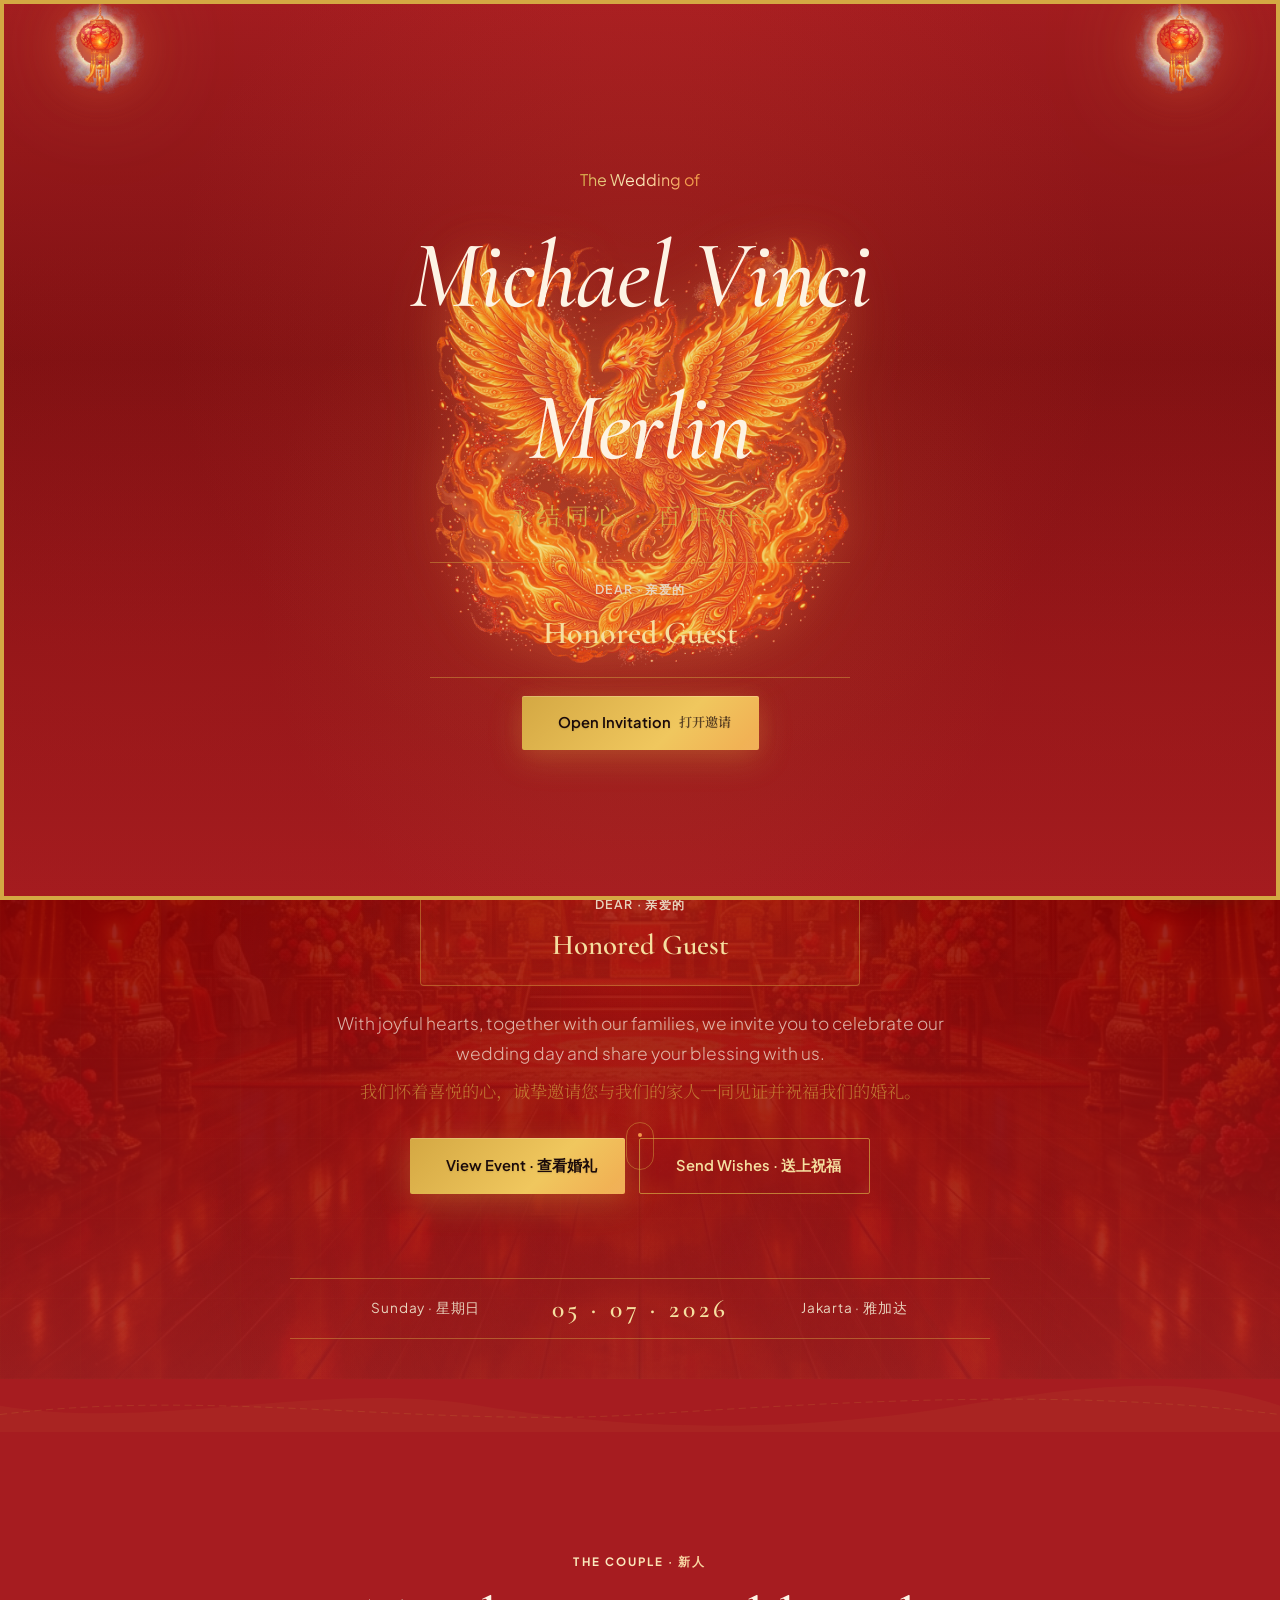
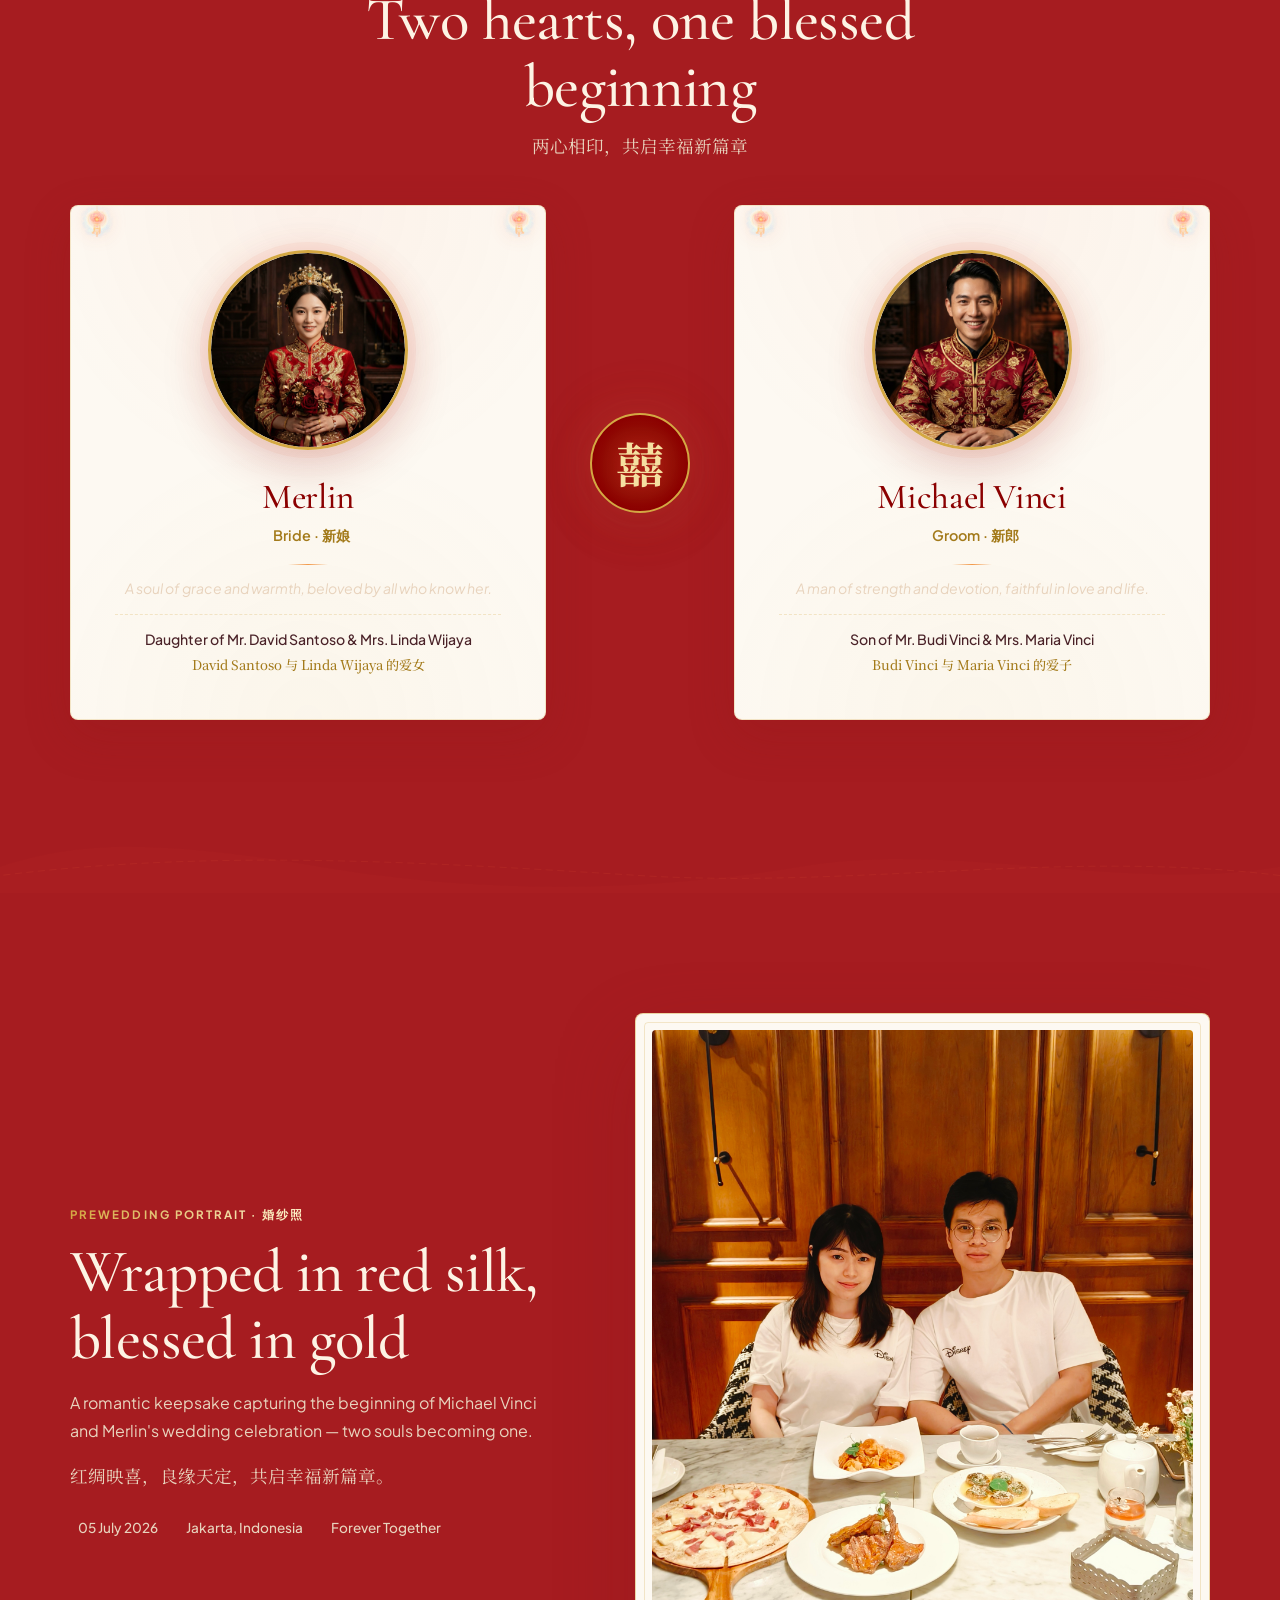
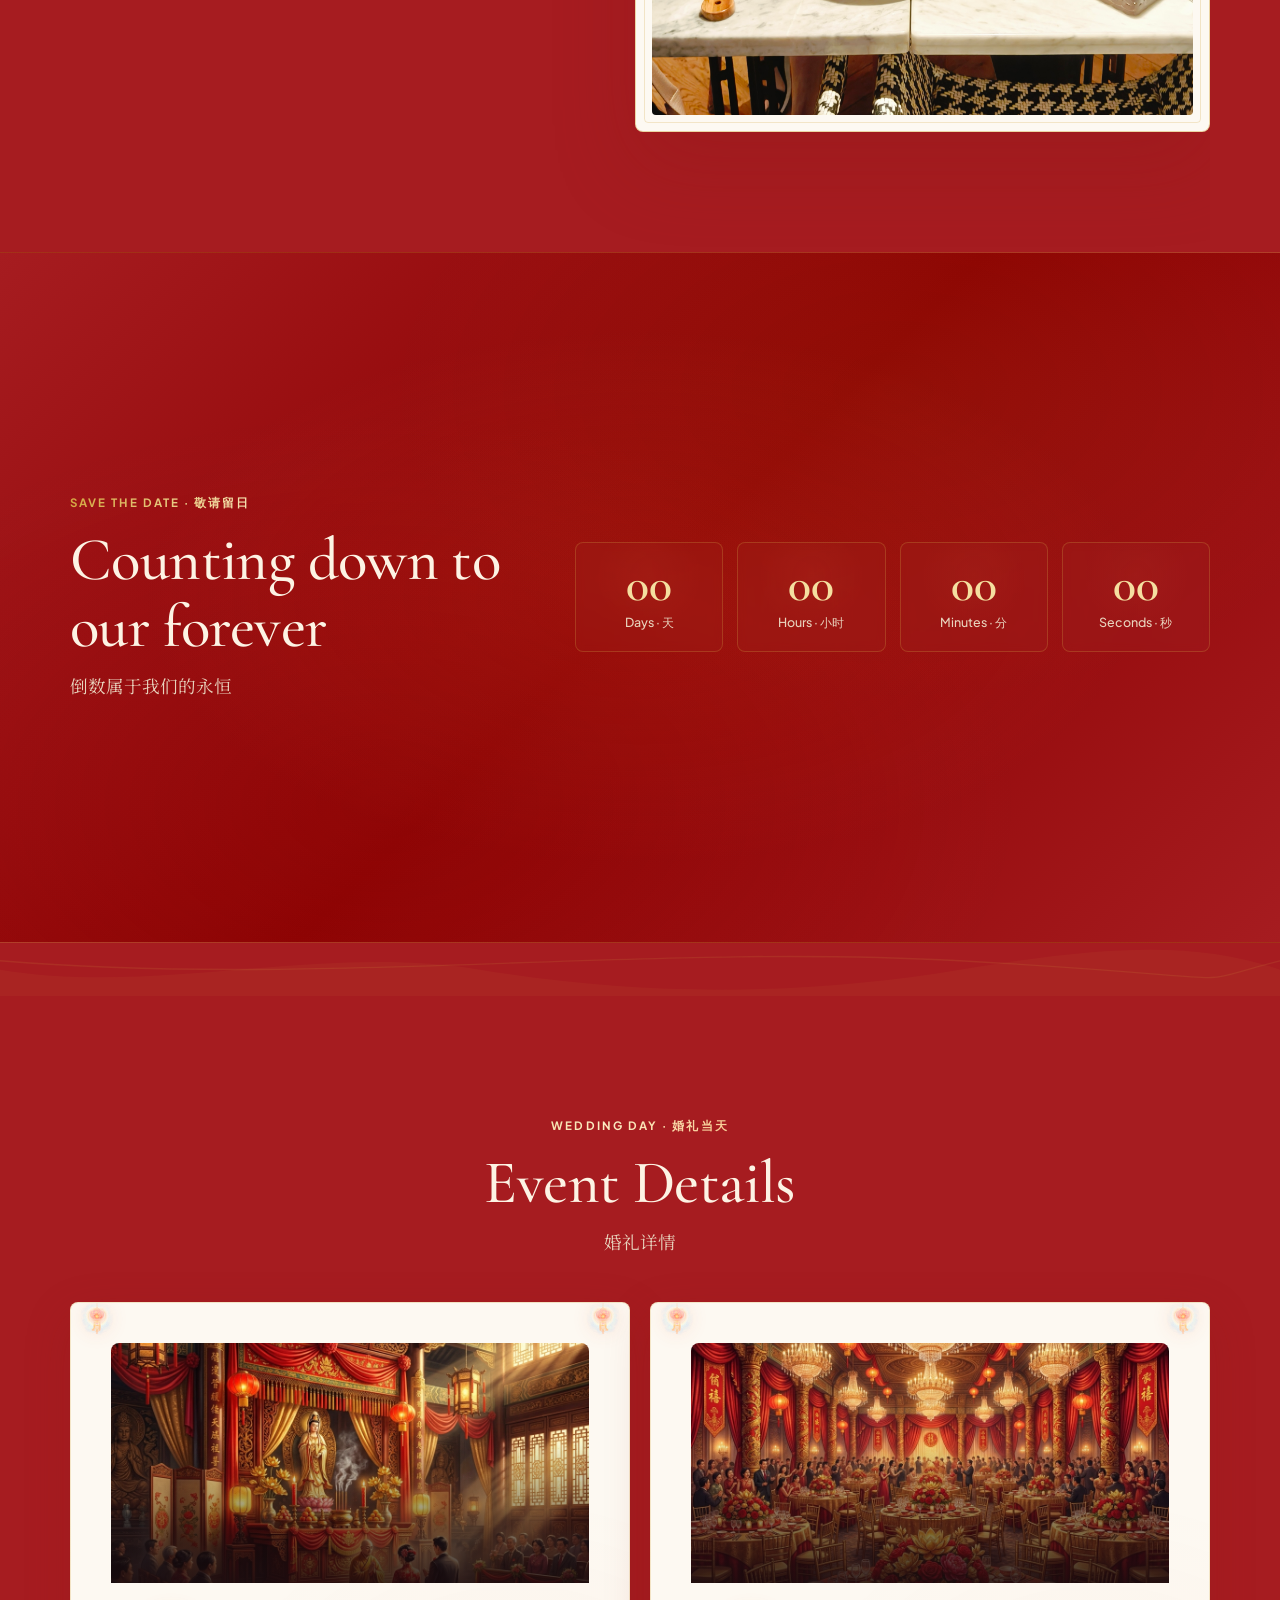
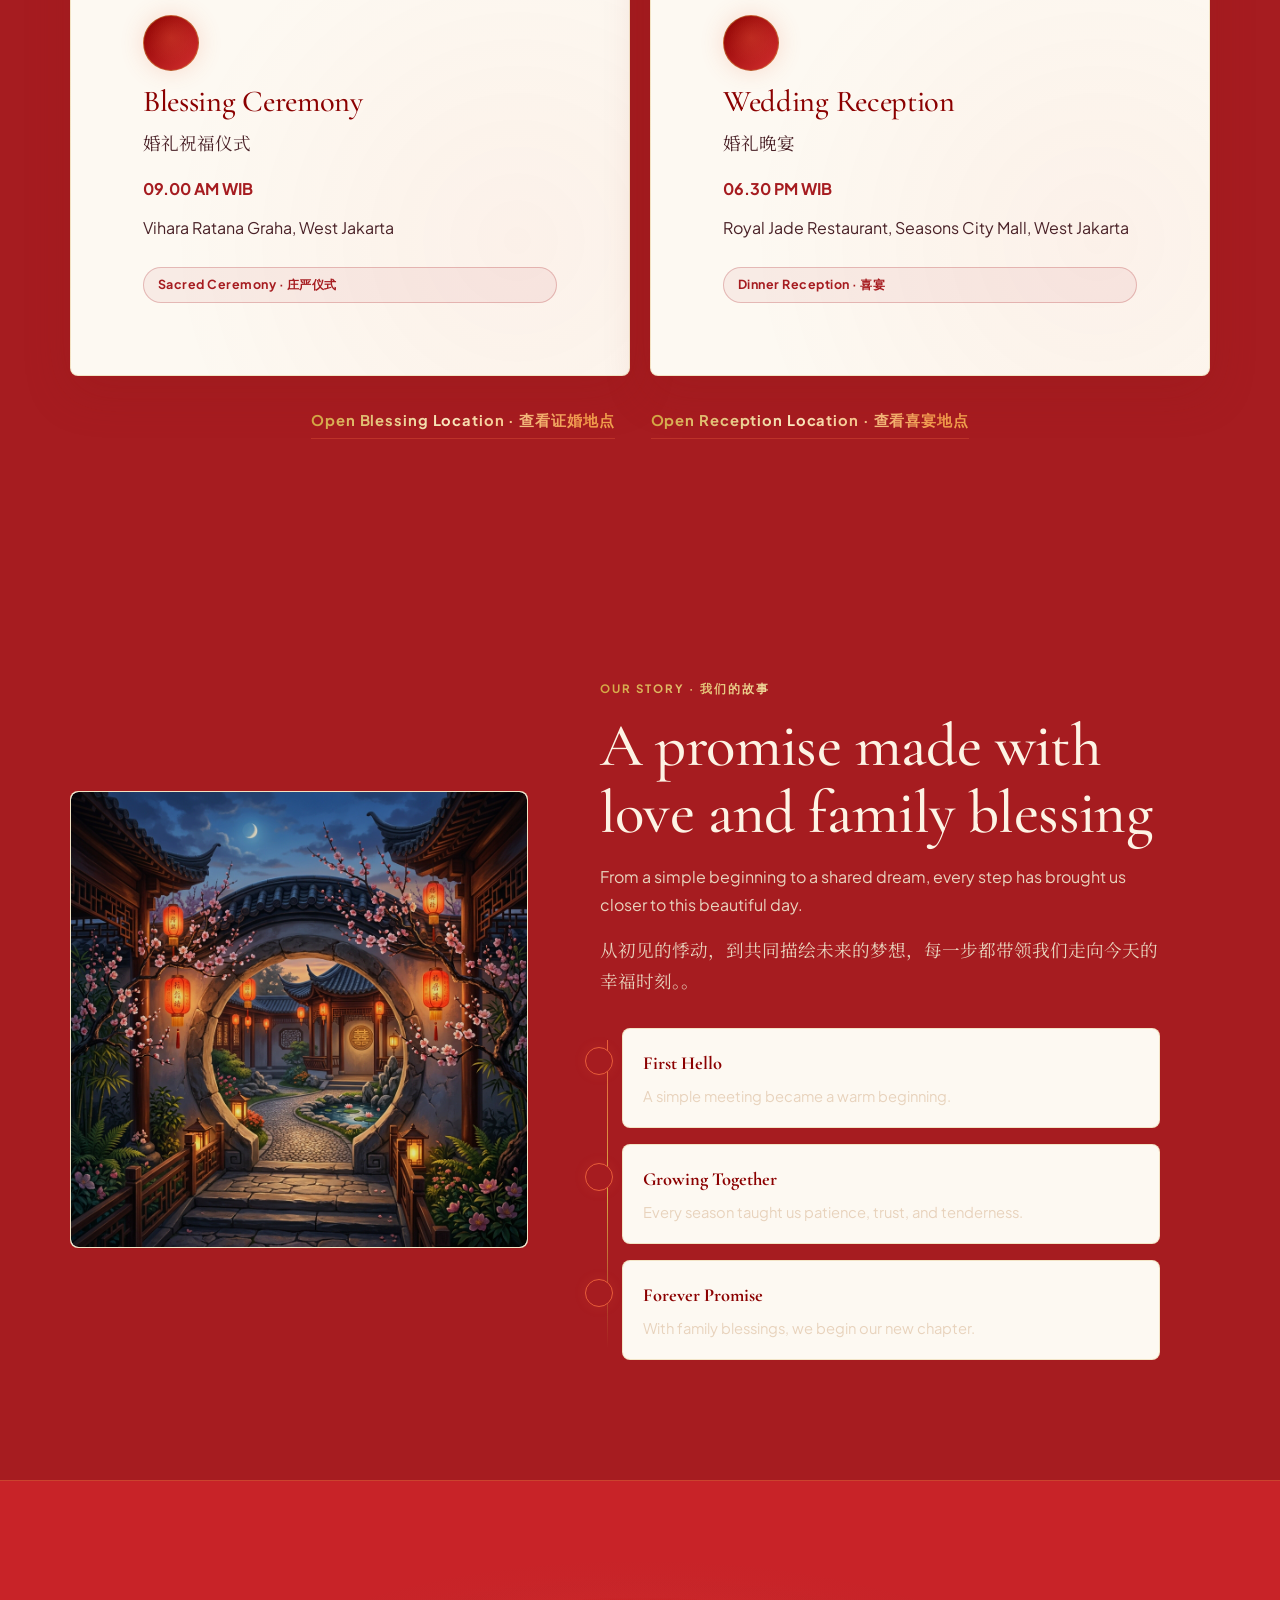
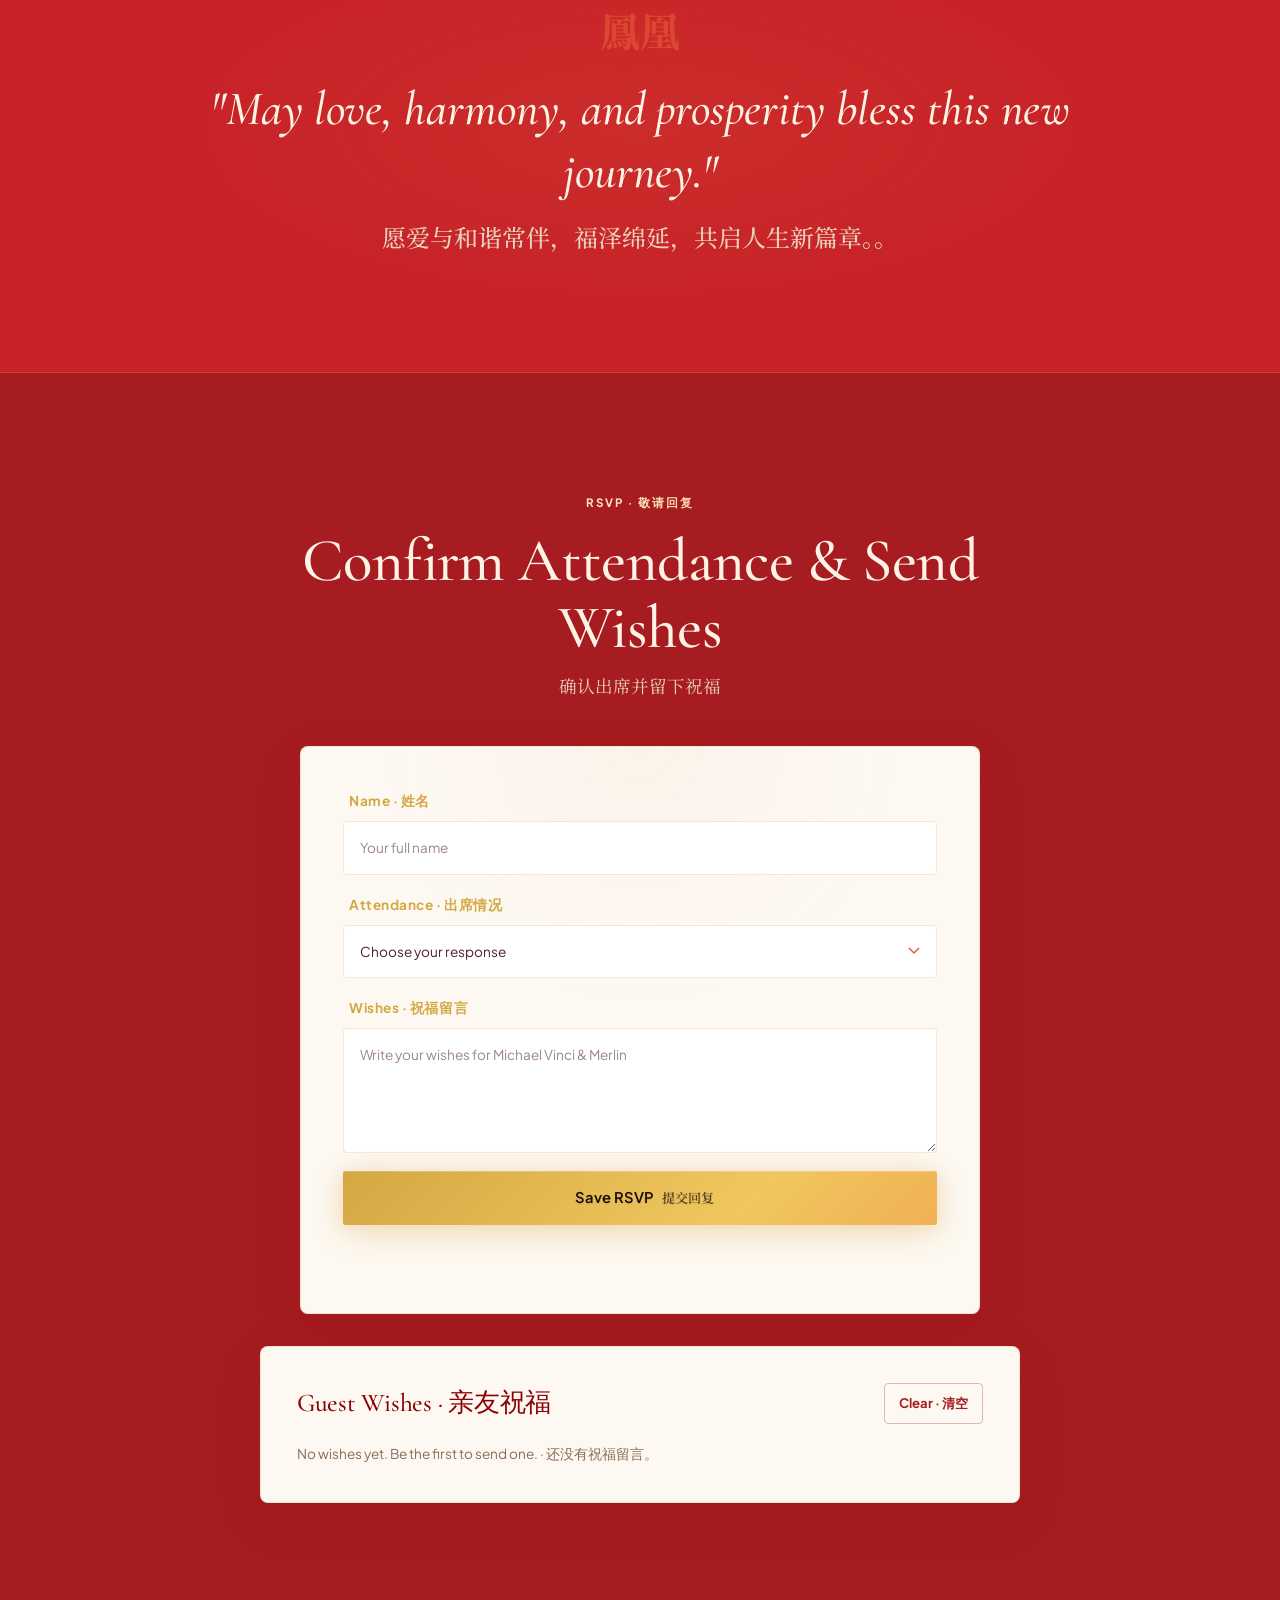
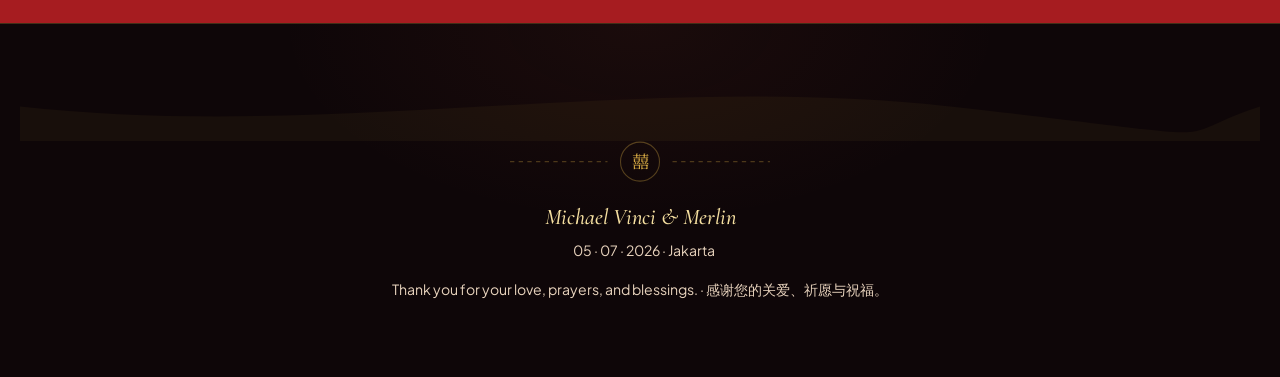
==== index.html @ 67b868d2 "feat: implement prewedding image slideshow in prewed-frame using assets/Real pictures" ====
<!DOCTYPE html>
<html lang="en">

<head>
  <meta charset="UTF-8">
  <meta name="viewport" content="width=device-width, initial-scale=1.0">
  <title>Wedding Invitation — Michael Vinci &amp; Merlin</title>
  <meta name="description"
    content="You are cordially invited to the wedding celebration of Michael Vinci and Merlin. An elegant Chinese-inspired ceremony of love and tradition.">
  <link rel="preconnect" href="https://fonts.googleapis.com">
  <link rel="preconnect" href="https://fonts.gstatic.com" crossorigin>
  <link
    href="https://fonts.googleapis.com/css2?family=Cormorant+Garamond:ital,wght@0,400;0,500;0,600;0,700;1,400;1,500&family=Noto+Serif+SC:wght@400;500;600;700&family=Plus+Jakarta+Sans:wght@300;400;500;600;700&display=swap"
    rel="stylesheet">
  <!-- Phosphor Icons (free icon library) -->
  <link rel="stylesheet" href="https://unpkg.com/@phosphor-icons/web@2.1.1/src/style.css">
  <link rel="stylesheet" href="styles.css">
</head>

<body>
  <!-- Ambient Layers -->
  <canvas id="golden-particles" aria-hidden="true"></canvas>
  <div class="grain-overlay" aria-hidden="true"></div>
  <div class="floating-romance" aria-hidden="true"></div>

  <!-- Music FAB -->
  <button class="music-fab" type="button" aria-label="Toggle background music" aria-pressed="false">
    <span class="music-fab__icon"><i class="ph-fill ph-music-note"></i></span>
    <span class="music-fab__label">Music</span>
  </button>

  <!-- ════════════════════════════════════════════════════════════════
       OPENING GATE
       ════════════════════════════════════════════════════════════════ -->
  <section class="gate" aria-labelledby="gate-title">
    <!-- Phoenix background image, centered behind all content -->
    <img class="gate__phoenix-bg" src="assets/phoenix-gate.png" alt="" aria-hidden="true">

    <!-- Left Phoenix Door with Left Lantern -->
    <div class="gate__door gate__door--left" aria-hidden="true">
      <img class="gate__door-phoenix" src="assets/phoenix-gate.png" alt="" aria-hidden="true">
      <div class="gate__lantern gate__lantern--left" aria-hidden="true">
        <img src="assets/lantern.png" alt="" class="gate__lantern-img">
      </div>
    </div>
    <!-- Right Phoenix Door with Right Lantern -->
    <div class="gate__door gate__door--right" aria-hidden="true">
      <img class="gate__door-phoenix" src="assets/phoenix-gate.png" alt="" aria-hidden="true">
      <div class="gate__lantern gate__lantern--right" aria-hidden="true">
        <img src="assets/lantern.png" alt="" class="gate__lantern-img">
      </div>
    </div>

    <!-- Gate Content Wrapper -->
    <div class="gate__content">
      <p class="gate__overline gold-shimmer">The Wedding of</p>
      <h2 id="gate-title" class="gate__title">Michael Vinci<span class="gate__amp">&</span>Merlin</h2>
      <p class="gate__mandarin">永结同心 · 百年好合</p>
      <div class="gate__guest-badge">
        <span>Dear · 亲爱的</span>
        <strong id="cover-guest-name">Honored Guest</strong>
      </div>
      <button class="btn btn--gold open-invitation" type="button">
        <i class="ph-fill ph-envelope-open"></i>
        <span>Open Invitation</span>
        <span class="btn__cn">打开邀请</span>
      </button>
    </div>
  </section>

  <!-- ════════════════════════════════════════════════════════════════
       HERO
       ════════════════════════════════════════════════════════════════ -->
  <header class="hero" id="home">
    <!-- Hero Background Image -->
    <div class="hero__bg" aria-hidden="true"></div>

    <!-- Over-head Decorative Lanterns -->
    <div class="lantern lantern--1" aria-hidden="true">
      <div class="lantern__string"></div>
      <img class="lantern__img" src="assets/lantern.png" alt="">
    </div>
    <div class="lantern lantern--2" aria-hidden="true">
      <div class="lantern__string"></div>
      <img class="lantern__img" src="assets/lantern.png" alt="">
    </div>


    <div class="cloud cloud--1" aria-hidden="true"></div>
    <div class="cloud cloud--2" aria-hidden="true"></div>

    <section class="hero__content" aria-labelledby="hero-title">
      <p class="overline gold-shimmer">Wedding Invitation · 婚礼邀请</p>
      <h1 id="hero-title" class="hero__title">
        <span class="hero__name">Michael Vinci</span>
        <span class="hero__and" aria-hidden="true">&</span>
        <span class="hero__name">Merlin</span>
      </h1>
      <p class="hero__hanzi" aria-hidden="true">百年好合</p>
      <div class="guest-card">
        <span>Dear · 亲爱的</span>
        <strong id="guest-name">Honored Guest</strong>
      </div>
      <p class="hero__copy">
        With joyful hearts, together with our families, we invite you to celebrate
        our wedding day and share your blessing with us.
      </p>
      <p class="hero__copy hero__copy--cn">
        我们怀着喜悦的心，诚挚邀请您与我们的家人一同见证并祝福我们的婚礼。
      </p>
      <div class="hero__actions">
        <a class="btn btn--gold" href="#event"><i class="ph-fill ph-calendar-heart"></i> View Event · 查看婚礼</a>
        <a class="btn btn--outline" href="#rsvp"><i class="ph ph-heart"></i> Send Wishes · 送上祝福</a>
      </div>
    </section>

    <a class="scroll-cue" href="#couple" aria-label="Scroll down">
      <span></span>
    </a>

    <div class="date-ribbon" aria-label="Wedding date: July 5, 2026">
      <span><i class="ph ph-sun"></i> Sunday · 星期日</span>
      <strong>05 · 07 · 2026</strong>
      <span><i class="ph ph-map-pin"></i> Jakarta · 雅加达</span>
    </div>
  </header>

  <!-- Decorative SVG Divider -->
  <div class="section-divider" aria-hidden="true">
    <svg viewBox="0 0 1440 60" fill="none" xmlns="http://www.w3.org/2000/svg" preserveAspectRatio="none">
      <path d="M0 30 C180 60 360 0 540 30 S900 60 1080 30 S1350 0 1440 30 L1440 60 L0 60 Z"
        fill="rgba(212,168,67,0.06)" />
      <path d="M0 40 C240 10 480 55 720 40 S1200 10 1440 40" stroke="rgba(212,168,67,0.18)" stroke-width="1" fill="none"
        stroke-dasharray="8 5" />
    </svg>
  </div>

  <!-- ════════════════════════════════════════════════════════════════
       MAIN CONTENT
       ════════════════════════════════════════════════════════════════ -->
  <main>
    <!-- Couple Section -->
    <section class="section section--couple" id="couple">
      <div class="section__header">
        <p class="overline gold-shimmer"><i class="ph ph-heart"></i> The Couple · 新人</p>
        <h2>Two hearts, one blessed beginning</h2>
        <p class="cn-sub">两心相印，共启幸福新篇章</p>
      </div>
      <div class="couple-grid">
        <article class="profile-card">
          <!-- Card Decorative Lanterns -->
          <img class="card-lantern card-lantern--left" src="assets/lantern.png" alt="" aria-hidden="true">
          <img class="card-lantern card-lantern--right" src="assets/lantern.png" alt="" aria-hidden="true">
          <div class="portrait portrait--bride">
            <img src="assets/bride-portrait.png" alt="Bride Merlin portrait in traditional Chinese wedding gown"
              loading="lazy">
          </div>
          <h3>Merlin</h3>
          <p class="profile-card__role"><i class="ph-fill ph-flower-lotus"></i> Bride · 新娘</p>
          <div class="profile-card__line" aria-hidden="true"></div>
          <p class="profile-card__desc">A soul of grace and warmth, beloved by all who know her.</p>
          <p class="profile-card__parents">
            Daughter of Mr. David Santoso & Mrs. Linda Wijaya
            <span class="parents-cn">David Santoso 与 Linda Wijaya 的爱女</span>
          </p>
        </article>

        <div class="xi-emblem" aria-hidden="true">
          <div class="xi-emblem__inner">
            <span>囍</span>
          </div>
        </div>

        <article class="profile-card">
          <!-- Card Decorative Lanterns -->
          <img class="card-lantern card-lantern--left" src="assets/lantern.png" alt="" aria-hidden="true">
          <img class="card-lantern card-lantern--right" src="assets/lantern.png" alt="" aria-hidden="true">
          <div class="portrait portrait--groom">
            <img src="assets/groom-portrait.png" alt="Groom Michael Vinci portrait in traditional Chinese wedding robe"
              loading="lazy">
          </div>
          <h3>Michael Vinci</h3>
          <p class="profile-card__role"><i class="ph-fill ph-crown-simple"></i> Groom · 新郎</p>
          <div class="profile-card__line" aria-hidden="true"></div>
          <p class="profile-card__desc">A man of strength and devotion, faithful in love and life.</p>
          <p class="profile-card__parents">
            Son of Mr. Budi Vinci & Mrs. Maria Vinci
            <span class="parents-cn">Budi Vinci 与 Maria Vinci 的爱子</span>
          </p>
        </article>
      </div>
    </section>

    <!-- Decorative SVG Divider -->
    <div class="section-divider section-divider--flip" aria-hidden="true">
      <svg viewBox="0 0 1440 60" fill="none" xmlns="http://www.w3.org/2000/svg" preserveAspectRatio="none">
        <path d="M0 30 C180 60 360 0 540 30 S900 60 1080 30 S1350 0 1440 30 L1440 60 L0 60 Z"
          fill="rgba(232,93,58,0.04)" />
        <path d="M0 40 C240 10 480 55 720 40 S1200 10 1440 40" stroke="rgba(232,93,58,0.15)" stroke-width="1"
          fill="none" stroke-dasharray="8 5" />
      </svg>
    </div>

    <!-- Prewedding Section -->
    <section class="section section--prewed" id="prewed">
      <div class="prewed-layout">
        <div class="prewed-copy">
          <p class="overline gold-shimmer"><i class="ph ph-camera"></i> Prewedding Portrait · 婚纱照</p>
          <h2>Wrapped in red silk, blessed in gold</h2>
          <p>
            A romantic keepsake capturing the beginning of Michael Vinci and Merlin's
            wedding celebration — two souls becoming one.
          </p>
          <p class="cn-sub">红绸映喜，良缘天定，共启幸福新篇章。</p>
          <div class="prewed-stats">
            <div class="prewed-stat">
              <i class="ph-fill ph-calendar-heart"></i>
              <span>05 July 2026</span>
            </div>
            <div class="prewed-stat">
              <i class="ph-fill ph-map-pin"></i>
              <span>Jakarta, Indonesia</span>
            </div>
            <div class="prewed-stat">
              <i class="ph-fill ph-heart"></i>
              <span>Forever Together</span>
            </div>
          </div>
        </div>
        <figure class="prewed-frame" id="prewed-slideshow">
          <img src="assets/Real/20230718_144029.jpg"
            alt="Romantic prewedding portrait of Michael Vinci and Merlin"
            class="active"
            loading="lazy">
        </figure>
      </div>
    </section>

    <!-- Countdown Section -->
    <section class="section section--countdown" aria-labelledby="countdown-title">
      <div class="countdown-inner">
        <div>
          <p class="overline gold-shimmer"><i class="ph ph-hourglass-medium"></i> Save The Date · 敬请留日</p>
          <h2 id="countdown-title">Counting down to our forever</h2>
          <p class="cn-sub">倒数属于我们的永恒</p>
        </div>
        <div class="countdown" data-date="2026-07-05T09:00:00+07:00" aria-live="polite">
          <div class="countdown__cell">
            <strong id="days">00</strong>
            <span>Days · 天</span>
          </div>
          <div class="countdown__cell">
            <strong id="hours">00</strong>
            <span>Hours · 小时</span>
          </div>
          <div class="countdown__cell">
            <strong id="minutes">00</strong>
            <span>Minutes · 分</span>
          </div>
          <div class="countdown__cell">
            <strong id="seconds">00</strong>
            <span>Seconds · 秒</span>
          </div>
        </div>
      </div>
    </section>

    <!-- Decorative SVG Divider -->
    <div class="section-divider" aria-hidden="true">
      <svg viewBox="0 0 1440 60" fill="none" xmlns="http://www.w3.org/2000/svg" preserveAspectRatio="none">
        <path d="M0 30 C180 60 360 0 540 30 S900 60 1080 30 S1350 0 1440 30 L1440 60 L0 60 Z"
          fill="rgba(212,168,67,0.06)" />
        <path d="M0 20 C360 50 720 0 1080 20 S1320 50 1440 20" stroke="rgba(212,168,67,0.12)" stroke-width="1.5"
          fill="none" />
      </svg>
    </div>

    <!-- Event Section -->
    <section class="section section--event" id="event">
      <div class="section__header">
        <p class="overline gold-shimmer"><i class="ph ph-calendar-blank"></i> Wedding Day · 婚礼当天</p>
        <h2>Event Details</h2>
        <p class="cn-sub">婚礼详情</p>
      </div>
      <div class="event-grid">
        <article class="event-card">
          <!-- Card Decorative Lanterns -->
          <img class="card-lantern card-lantern--left" src="assets/lantern.png" alt="" aria-hidden="true">
          <img class="card-lantern card-lantern--right" src="assets/lantern.png" alt="" aria-hidden="true">
          <figure class="event-card__image">
            <img src="assets/venue-blessing.png" alt="Blessing ceremony venue at Vihara Ratana Graha" loading="lazy">
            <div class="event-card__image-overlay"></div>
          </figure>
          <div class="event-card__body">
            <div class="event-card__icon" aria-hidden="true"><i class="ph-fill ph-hands-praying"></i></div>
            <h3>Blessing Ceremony</h3>
            <p class="cn-sub">婚礼祝福仪式</p>
            <p class="event-card__time"><i class="ph-fill ph-clock"></i> 09.00 AM WIB</p>
            <p><i class="ph ph-map-pin"></i> Vihara Ratana Graha, West Jakarta</p>
            <span class="event-card__tag">Sacred Ceremony · 庄严仪式</span>
          </div>
        </article>
        <article class="event-card">
          <!-- Card Decorative Lanterns -->
          <img class="card-lantern card-lantern--left" src="assets/lantern.png" alt="" aria-hidden="true">
          <img class="card-lantern card-lantern--right" src="assets/lantern.png" alt="" aria-hidden="true">
          <figure class="event-card__image">
            <img src="assets/venue-reception.png" alt="Wedding reception hall at Royal Jade Restaurant" loading="lazy">
            <div class="event-card__image-overlay"></div>
          </figure>
          <div class="event-card__body">
            <div class="event-card__icon" aria-hidden="true"><i class="ph-fill ph-champagne"></i></div>
            <h3>Wedding Reception</h3>
            <p class="cn-sub">婚礼晚宴</p>
            <p class="event-card__time"><i class="ph-fill ph-clock"></i> 06.30 PM WIB</p>
            <p><i class="ph ph-map-pin"></i> Royal Jade Restaurant, Seasons City Mall, West Jakarta</p>
            <span class="event-card__tag">Dinner Reception · 喜宴</span>
          </div>
        </article>
      </div>
      <div class="map-links-container">
        <a class="map-link gold-shimmer" href="https://maps.google.com/?q=Vihara%20Ratana%20Graha%20West%20Jakarta"
          target="_blank" rel="noreferrer">
          <i class="ph ph-navigation-arrow"></i> Open Blessing Location · 查看证婚地点
        </a>
        <a class="map-link gold-shimmer" href="https://maps.google.com/?q=Royal+Jade+Restaurant+Seasons+City+Jakarta"
          target="_blank" rel="noreferrer">
          <i class="ph ph-navigation-arrow"></i> Open Reception Location · 查看喜宴地点
        </a>
      </div>
    </section>

    <!-- Our Story Section -->
    <section class="section section--story">
      <div class="story-layout">
        <div class="story-visual">
          <img src="assets/story-moongate.png" alt="Beautiful Chinese garden moon gate with lanterns and plum blossoms"
            loading="lazy" class="story-visual__img">
        </div>
        <div class="story-copy">
          <p class="overline gold-shimmer"><i class="ph ph-sparkle"></i> Our Story · 我们的故事</p>
          <h2>A promise made with love and family blessing</h2>
          <p>
            From a simple beginning to a shared dream, every step has brought us
            closer to this beautiful day.
          </p>
          <p class="cn-sub">
            从初见的悸动，到共同描绘未来的梦想，每一步都带领我们走向今天的幸福时刻。。
          </p>
          <div class="timeline">
            <article class="timeline__item">
              <span class="timeline__dot"><i class="ph-fill ph-hand-waving"></i></span>
              <strong>First Hello</strong>
              <p>A simple meeting became a warm beginning.</p>
            </article>
            <article class="timeline__item">
              <span class="timeline__dot"><i class="ph-fill ph-leaf"></i></span>
              <strong>Growing Together</strong>
              <p>Every season taught us patience, trust, and tenderness.</p>
            </article>
            <article class="timeline__item">
              <span class="timeline__dot"><i class="ph-fill ph-ring"></i></span>
              <strong>Forever Promise</strong>
              <p>With family blessings, we begin our new chapter.</p>
            </article>
          </div>
        </div>
      </div>
    </section>

    <!-- Blessing Quote Section -->
    <section class="section section--blessing">
      <blockquote>
        <span class="blessing__icon" aria-hidden="true">鳳凰</span>
        "May love, harmony, and prosperity bless this new journey."
        <cite>愿爱与和谐常伴，福泽绵延，共启人生新篇章。。</cite>
      </blockquote>
    </section>

    <!-- RSVP Section -->
    <section class="section section--rsvp" id="rsvp">
      <div class="section__header">
        <p class="overline gold-shimmer"><i class="ph ph-paper-plane-tilt"></i> RSVP · 敬请回复</p>
        <h2>Confirm Attendance &amp; Send Wishes</h2>
        <p class="cn-sub">确认出席并留下祝福</p>
      </div>

      <form class="rsvp-form">
        <label>
          <span><i class="ph ph-user"></i> Name · 姓名</span>
          <input type="text" name="name" placeholder="Your full name" required>
        </label>
        <label>
          <span><i class="ph ph-check-circle"></i> Attendance · 出席情况</span>
          <select name="attendance" required>
            <option value="">Choose your response</option>
            <option value="Attending">Attending · 出席</option>
            <option value="Not attending">Not attending · 无法出席</option>
          </select>
        </label>
        <label>
          <span><i class="ph ph-heart"></i> Wishes · 祝福留言</span>
          <textarea name="message" rows="4" placeholder="Write your wishes for Michael Vinci &amp; Merlin"
            required></textarea>
        </label>
        <button class="btn btn--gold" type="submit">
          <i class="ph-fill ph-paper-plane-tilt"></i>
          <span>Save RSVP</span>
          <span class="btn__cn">提交回复</span>
        </button>
        <p class="form-note" role="status" aria-live="polite"></p>
      </form>

      <div class="wishes-panel" aria-live="polite">
        <div class="wishes-panel__header">
          <h3><i class="ph-fill ph-heart"></i> Guest Wishes · 亲友祝福</h3>
          <button class="clear-wishes" type="button"><i class="ph ph-trash"></i> Clear · 清空</button>
        </div>
        <div class="wishes-list" id="wishes-list">
          <p class="empty-wishes">No wishes yet. Be the first to send one. · 暂无祝福留言，期待您的美好祝福。</p>
        </div>
      </div>
    </section>
  </main>

  <!-- Footer -->
  <footer class="footer">
    <!-- Decorative SVG top wave -->
    <div class="footer__wave" aria-hidden="true">
      <svg viewBox="0 0 1440 80" fill="none" xmlns="http://www.w3.org/2000/svg" preserveAspectRatio="none">
        <path d="M0 40 C360 80 720 0 1080 40 S1320 80 1440 40 L1440 80 L0 80 Z" fill="rgba(212,168,67,0.05)" />
      </svg>
    </div>
    <div class="footer__ornament" aria-hidden="true">
      <svg viewBox="0 0 240 40" fill="none" xmlns="http://www.w3.org/2000/svg">
        <line x1="0" y1="20" x2="90" y2="20" stroke="rgba(212,168,67,0.3)" stroke-width="1" stroke-dasharray="4 4" />
        <circle cx="120" cy="20" r="18" fill="none" stroke="rgba(212,168,67,0.35)" stroke-width="1" />
        <text x="120" y="26" text-anchor="middle" font-size="16" fill="#d4a843"
          font-family="Noto Serif SC,serif">囍</text>
        <line x1="150" y1="20" x2="240" y2="20" stroke="rgba(212,168,67,0.3)" stroke-width="1" stroke-dasharray="4 4" />
      </svg>
    </div>
    <p class="footer__names">Michael Vinci &amp; Merlin</p>
    <p class="footer__date"><i class="ph ph-calendar-heart"></i> 05 · 07 · 2026 · Jakarta</p>
    <span class="footer__thanks">Thank you for your love, prayers, and blessings. · 感谢您的关爱、祈愿与祝福。</span>
    <div class="footer__socials" aria-hidden="true">
      <span><i class="ph-fill ph-heart"></i></span>
      <span><i class="ph-fill ph-star"></i></span>
      <span><i class="ph-fill ph-flower-lotus"></i></span>
    </div>
  </footer>

  <script src="script.js"></script>
</body>

</html>
---- styles.css ----
/* ═══════════════════════════════════════════════════════════════════
   鳳凰 PHOENIX FIRE — Luxury Chinese Wedding Design System
   Palette: Vermillion Red · Imperial Gold · Ember Orange · Rosewood
   ═══════════════════════════════════════════════════════════════════ */

:root {
  /* ── Phoenix Core ── */
  --phoenix-ember:    #e85d3a;       /* fiery orange ember */
  --phoenix-flame:    #f2994a;       /* warm flame accent */
  --phoenix-glow:     #ff6b35;       /* bright fire glow */

  /* ── Auspicious Red 朱红 ── */
  --vermillion:       #d32f2f;       /* traditional cinnabar red */
  --vermillion-deep:  #8b0000;       /* deep ceremonial red */
  --vermillion-soft:  #f44336;       /* lighter vermillion */
  --crimson:          #b71c1c;       /* rich crimson */

  /* ── Imperial Gold 金 ── */
  --gold:             #d4a843;       /* core imperial gold */
  --gold-bright:      #f0c75e;       /* polished gold highlights */
  --gold-soft:        #f5dfa0;       /* warm gold glow */
  --gold-pale:        #fcedc4;       /* lightest gold */

  /* ── Majestic Red & Gold Base ── */
  --rosewood:         #a61c20;       /* majestic royal red base */
  --rosewood-mid:     #c82328;       /* mid vibrant red */
  --rosewood-card:    #fdf9f2;       /* elegant warm ivory card background */
  --rosewood-warm:    #f7ebd0;       /* soft gold hover state */

  /* ── Text & Accents ── */
  --ivory:            #fdf3e4;       /* warm ivory text */
  --ivory-muted:      #e0cdb5;       /* softer ivory */
  --ink:              #fbf7eb;       /* body text */
  --muted:            #e8d3bd;       /* subtle text on red base */

  /* ── Functional ── */
  --glass:            rgba(253, 249, 242, 0.88); /* light glassmorphism card */
  --glass-fire:       rgba(232, 93, 58, 0.08);

  /* ── Shadows ── */
  --shadow-sm:        0 4px 16px rgba(139, 26, 26, 0.15);
  --shadow-md:        0 16px 48px rgba(139, 26, 26, 0.2);
  --shadow-lg:        0 32px 80px rgba(139, 26, 26, 0.28);
  --shadow-gold:      0 0 40px rgba(212, 168, 67, 0.22);
  --shadow-fire:      0 0 50px rgba(232, 93, 58, 0.18);

  /* ── Borders ── */
  --border-gold:      1px solid rgba(212, 168, 67, 0.45);
  --border-gold-soft: 1px solid rgba(212, 168, 67, 0.25);
  --border-gold-strong: 1px solid rgba(212, 168, 67, 0.7);
  --border-ember:     1px solid rgba(232, 93, 58, 0.35);

  /* ── Timing ── */
  --ease-luxury:      cubic-bezier(0.25, 0.46, 0.45, 0.94);
  --ease-bounce:      cubic-bezier(0.34, 1.56, 0.64, 1);
}

/* ─── Reset ─── */
*, *::before, *::after { box-sizing: border-box; }

html {
  scroll-behavior: smooth;
  scrollbar-width: none; /* Firefox */
  -ms-overflow-style: none;  /* IE and Edge */
}
html::-webkit-scrollbar {
  display: none; /* Chrome, Safari and Opera */
}

body {
  margin: 0;
  color: var(--ink);
  background: var(--rosewood);
  font-family: "Plus Jakarta Sans", "Segoe UI", Arial, sans-serif;
  font-weight: 400;
  line-height: 1.75;
  overflow-x: hidden;
  -webkit-font-smoothing: antialiased;
}

body.cover-open { overflow: hidden; }

a { color: inherit; text-decoration: none; }
button, input, select, textarea { font: inherit; }
img { display: block; max-width: 100%; }

/* ═══════════════════════════════════════════════════════════════════
   AMBIENT LAYERS
   ═══════════════════════════════════════════════════════════════════ */
#golden-particles {
  position: fixed;
  inset: 0;
  z-index: 1;
  pointer-events: none;
}

.grain-overlay {
  position: fixed;
  inset: 0;
  z-index: 2;
  pointer-events: none;
  opacity: 0.035;
  background-image: url("data:image/svg+xml,%3Csvg viewBox='0 0 256 256' xmlns='http://www.w3.org/2000/svg'%3E%3Cfilter id='n'%3E%3CfeTurbulence type='fractalNoise' baseFrequency='0.82' numOctaves='4' stitchTiles='stitch'/%3E%3C/filter%3E%3Crect width='100%25' height='100%25' filter='url(%23n)'/%3E%3C/svg%3E");
  background-size: 200px;
  mix-blend-mode: overlay;
}

.floating-romance {
  position: fixed;
  inset: 0;
  z-index: 12;
  pointer-events: none;
  overflow: hidden;
}

.petal {
  position: absolute;
  top: -32px;
  width: 12px;
  height: 16px;
  border-radius: 12px 12px 12px 2px;
  opacity: 0;
  animation: petalFall linear forwards;
}

/* Alternating petal colors — set by JS */
.petal--gold {
  background: linear-gradient(135deg, rgba(240, 199, 94, 0.9), rgba(212, 168, 67, 0.5));
}

.petal--ember {
  background: linear-gradient(135deg, rgba(232, 93, 58, 0.85), rgba(194, 58, 34, 0.4));
}

.petal--red {
  background: linear-gradient(135deg, rgba(217, 79, 61, 0.8), rgba(160, 26, 26, 0.4));
}

/* ─── Gold Shimmer with Fire Tint ─── */
.gold-shimmer {
  background: linear-gradient(
    90deg,
    var(--gold) 0%,
    var(--gold-pale) 18%,
    var(--phoenix-flame) 36%,
    var(--gold-bright) 52%,
    var(--gold) 70%,
    var(--gold-pale) 85%,
    var(--gold) 100%
  );
  background-size: 250% auto;
  -webkit-background-clip: text;
  background-clip: text;
  -webkit-text-fill-color: transparent;
  animation: shimmer 5s linear infinite;
}

/* ─── Fire Gradient Utility ─── */
.fire-gradient {
  background: linear-gradient(135deg, var(--vermillion), var(--phoenix-ember), var(--gold));
}

/* ═══════════════════════════════════════════════════════════════════
   TYPOGRAPHY
   ═══════════════════════════════════════════════════════════════════ */
.overline {
  margin: 0 0 14px;
  font-weight: 700;
  letter-spacing: 0.18em;
  text-transform: uppercase;
  font-size: 0.72rem;
}

h1, h2, h3 {
  font-family: "Cormorant Garamond", "Times New Roman", serif;
  line-height: 1.1;
  letter-spacing: -0.01em;
}

.cn-sub {
  margin: 10px 0 0;
  font-family: "Noto Serif SC", serif;
  color: var(--muted);
  font-size: clamp(0.9rem, 2vw, 1.1rem);
}

/* ═══════════════════════════════════════════════════════════════════
   BUTTONS — Fire-forged gold
   ═══════════════════════════════════════════════════════════════════ */
.btn {
  position: relative;
  display: inline-flex;
  align-items: center;
  justify-content: center;
  gap: 8px;
  min-height: 52px;
  padding: 14px 28px;
  border: none;
  border-radius: 2px;
  font-weight: 600;
  font-size: 0.92rem;
  cursor: pointer;
  overflow: hidden;
  transition: all 300ms var(--ease-luxury);
}

.btn::after {
  content: "";
  position: absolute;
  inset: 0;
  background: linear-gradient(135deg, transparent 35%, rgba(255,255,255,0.18) 50%, transparent 65%);
  background-size: 300% 100%;
  transition: background-position 600ms ease;
}

.btn:hover::after {
  background-position: 100% 0;
}

.btn--gold {
  background: linear-gradient(135deg, var(--gold) 0%, var(--gold-bright) 35%, var(--phoenix-flame) 70%, var(--gold) 100%);
  background-size: 200% auto;
  color: #1a0a0a;
  box-shadow: 0 8px 32px rgba(212, 168, 67, 0.3), 0 0 20px rgba(232, 93, 58, 0.12), inset 0 1px 0 rgba(255,255,255,0.2);
  text-shadow: 0 1px 2px rgba(0,0,0,0.1);
  animation: btnFireShift 6s ease infinite;
}

.btn--gold:hover {
  transform: translateY(-3px);
  box-shadow: 0 14px 44px rgba(212, 168, 67, 0.4), 0 0 36px rgba(232, 93, 58, 0.2), inset 0 1px 0 rgba(255,255,255,0.25);
}

.btn--outline {
  background: transparent;
  border: var(--border-gold-strong);
  color: var(--gold-soft);
}

.btn--outline:hover {
  background: rgba(212, 168, 67, 0.08);
  border-color: var(--gold-bright);
  transform: translateY(-3px);
  box-shadow: var(--shadow-gold), var(--shadow-fire);
}

.btn__cn {
  opacity: 0.7;
  font-family: "Noto Serif SC", serif;
  font-size: 0.82rem;
}

/* ═══════════════════════════════════════════════════════════════════
   OPENING GATE — Phoenix portal
   ═══════════════════════════════════════════════════════════════════ */
.gate {
  position: fixed;
  inset: 0;
  z-index: 50;
  display: flex;
  flex-direction: column;
  align-items: center;
  justify-content: center;
  color: var(--ivory);
  text-align: center;
  background:
    radial-gradient(circle at 50% 35%, rgba(232, 93, 58, 0.16) 0%, transparent 55%),
    radial-gradient(circle at 50% 65%, rgba(212, 168, 67, 0.1) 0%, transparent 45%),
    radial-gradient(circle at 20% 80%, rgba(160, 26, 26, 0.35), transparent 55%),
    radial-gradient(circle at 80% 20%, rgba(139, 26, 26, 0.3), transparent 55%),
    linear-gradient(180deg, var(--rosewood) 0%, #7d0f11 40%, var(--rosewood) 100%);
  overflow: hidden;
  transition: opacity 1200ms ease, visibility 1200ms ease;
}

.gate__door {
  position: absolute;
  top: 0;
  width: 50%;
  height: 100%;
  z-index: 1;
  background:
    radial-gradient(circle at var(--door-glow-x, 100%) 35%, rgba(232, 93, 58, 0.16) 0%, transparent 55%),
    radial-gradient(circle at var(--door-glow-x, 100%) 65%, rgba(212, 168, 67, 0.1) 0%, transparent 45%),
    radial-gradient(circle at var(--door-corner-x, 20%) 80%, rgba(160, 26, 26, 0.35), transparent 55%),
    radial-gradient(circle at var(--door-corner-x, 80%) 20%, rgba(139, 26, 26, 0.3), transparent 55%),
    linear-gradient(180deg, var(--rosewood) 0%, #7d0f11 40%, var(--rosewood) 100%);
  transition: transform 1200ms cubic-bezier(0.77, 0, 0.175, 1);
  overflow: hidden;
}

.gate__door--left {
  left: 0;
  --door-glow-x: 100%;
  --door-corner-x: 20%;
  border: 4px solid var(--gold);
  border-right: none;
}

.gate__door--right {
  right: 0;
  --door-glow-x: 0%;
  --door-corner-x: 80%;
  border: 4px solid var(--gold);
  border-left: none;
}

.gate__door-phoenix {
  position: absolute;
  top: 50%;
  height: clamp(280px, 50vh, 520px);
  width: auto;
  pointer-events: none;
  z-index: 2;
  mix-blend-mode: normal;
  opacity: 0.88;
  filter:
    drop-shadow(0 0 20px rgba(232, 93, 58, 0.45))
    drop-shadow(0 0 35px rgba(212, 168, 67, 0.25));
  transition: transform 1200ms cubic-bezier(0.77, 0, 0.175, 1);
}

.gate__door--left .gate__door-phoenix {
  right: 0;
  transform: translate(50%, -50%);
}

.gate__door--right .gate__door-phoenix {
  left: 0;
  transform: translate(-50%, -50%);
}

/* ─── Gate Phoenix Background ─── */
.gate__phoenix-bg {
  position: absolute;
  left: 50%;
  top: 50%;
  transform: translate(-50%, -45%);
  width: min(520px, 90vw);
  height: auto;
  opacity: 0.32;
  pointer-events: none;
  z-index: 1;
  mix-blend-mode: screen;
  filter: saturate(1.5) brightness(1.1) hue-rotate(-5deg);
  animation: phoenixPulse 4s ease-in-out infinite alternate;
}

@keyframes phoenixPulse {
  0%   { opacity: 0.25; transform: translate(-50%, -45%) scale(1); }
  100% { opacity: 0.38; transform: translate(-50%, -45%) scale(1.04); }
}

/* ─── Gate Lanterns ─── */
.gate__lantern {
  position: absolute;
  top: 0;
  z-index: 5;
  display: flex;
  flex-direction: column;
  align-items: center;
  width: clamp(52px, 7vw, 90px);
  pointer-events: none;
  filter:
    drop-shadow(0 0 20px rgba(232, 93, 58, 0.7))
    drop-shadow(0 0 50px rgba(212, 168, 67, 0.4));
}

.gate__lantern-img {
  width: 100%;
  display: block;
  mix-blend-mode: screen;
  animation: lanternSway 3s ease-in-out infinite alternate;
  transform-origin: top center;
}

.gate__lantern--left  { left: clamp(8px, 4vw, 60px); right: auto; }
.gate__lantern--right { right: clamp(8px, 4vw, 60px); left: auto; }
.gate__lantern--right .gate__lantern-img {
  transform: scaleX(-1);
  animation-delay: 0.7s;
}


.gate__content {
  position: relative;
  z-index: 4;
  display: flex;
  flex-direction: column;
  align-items: center;
  justify-content: center;
  gap: 18px;
  padding: 32px;
  width: 100%;
  max-width: 600px;
  transition: transform 1000ms cubic-bezier(0.25, 0.46, 0.45, 0.94), opacity 800ms ease;
}

.gate.is-hidden {
  opacity: 0;
  visibility: hidden;
  pointer-events: none;
}

.gate.is-hidden .gate__door--left {
  transform: translateX(-100%);
}

.gate.is-hidden .gate__door--right {
  transform: translateX(100%);
}

.gate.is-hidden .gate__content {
  transform: scale(1.3) translateY(-20px);
  opacity: 0;
}

/* Mobile lantern adjustments */
@media (max-width: 480px) {
  .gate__lantern { width: clamp(40px, 12vw, 64px); }
  .lantern { width: clamp(44px, 12vw, 70px); }
  .lantern__string { height: clamp(20px, 4vh, 36px); }
}


.gate__ornament-ring {
  position: relative;
  width: clamp(100px, 28vw, 160px);
  aspect-ratio: 1;
  display: grid;
  place-items: center;
  border: 2px solid var(--gold);
  border-radius: 50%;
  background:
    radial-gradient(circle, rgba(232, 93, 58, 0.12), rgba(212, 168, 67, 0.08) 50%, transparent 70%);
  animation: gateFloat 3s ease-in-out infinite alternate;
  box-shadow: 0 0 60px rgba(232, 93, 58, 0.12), 0 0 100px rgba(212, 168, 67, 0.08);
}

.gate__ornament-ring::before {
  content: "";
  position: absolute;
  inset: -14px;
  border: var(--border-gold-soft);
  border-radius: 50%;
}

.gate__ornament-ring::after {
  content: "";
  position: absolute;
  inset: -28px;
  border: 1px dashed rgba(232, 93, 58, 0.12);
  border-radius: 50%;
  animation: gateRingSpin 30s linear infinite;
}

.gate__ornament-ring span {
  font: 700 clamp(3rem, 12vw, 5rem) "Noto Serif SC", serif;
  color: var(--gold-soft);
  text-shadow: 0 0 30px rgba(232, 93, 58, 0.4), 0 0 60px rgba(212, 168, 67, 0.25);
}

.gate__overline { position: relative; z-index: 1; }

.gate__title {
  position: relative;
  z-index: 1;
  margin: 0;
  font-family: "Cormorant Garamond", serif;
  font-size: clamp(2.6rem, 10vw, 6rem);
  font-weight: 500;
  font-style: italic;
  color: var(--ivory);
  line-height: 1;
}

.gate__amp {
  display: block;
  font-size: 0.5em;
  color: var(--phoenix-flame);
  font-style: italic;
  margin: 4px 0;
}

.gate__mandarin {
  position: relative;
  z-index: 1;
  margin: 0;
  font-family: "Noto Serif SC", serif;
  font-size: clamp(1rem, 3.5vw, 1.5rem);
  color: var(--gold);
  letter-spacing: 0.2em;
}

.gate__guest-badge {
  position: relative;
  z-index: 1;
  width: min(420px, 90%);
  padding: 16px 20px;
  border-top: var(--border-gold);
  border-bottom: var(--border-gold);
  margin-top: 8px;
}

.gate__guest-badge span {
  display: block;
  color: var(--muted);
  font-size: 0.78rem;
  font-weight: 600;
  letter-spacing: 0.1em;
  text-transform: uppercase;
}

.gate__guest-badge strong {
  display: block;
  margin-top: 4px;
  color: var(--gold-soft);
  font-family: "Cormorant Garamond", "Noto Serif SC", serif;
  font-size: clamp(1.3rem, 4.5vw, 2rem);
  font-weight: 600;
}

/* ═══════════════════════════════════════════════════════════════════
   MUSIC FAB
   ═══════════════════════════════════════════════════════════════════ */
.music-fab {
  position: fixed;
  right: 20px;
  bottom: 20px;
  z-index: 40;
  display: inline-flex;
  align-items: center;
  gap: 8px;
  min-height: 48px;
  padding: 10px 16px;
  border: var(--border-gold);
  border-radius: 999px;
  color: var(--gold-soft);
  background: rgba(26, 12, 14, 0.92);
  backdrop-filter: blur(16px) saturate(140%);
  box-shadow: 0 8px 32px rgba(26, 12, 14, 0.6), var(--shadow-gold);
  cursor: pointer;
  font-weight: 700;
  transition: all 300ms ease;
}

.music-fab:hover {
  border-color: rgba(212, 168, 67, 0.55);
  box-shadow: 0 8px 32px rgba(26, 12, 14, 0.6), 0 0 48px rgba(232, 93, 58, 0.15);
}

.music-fab.is-playing .music-fab__icon {
  animation: musicPulse 800ms ease-in-out infinite alternate;
}

.music-fab__icon {
  display: grid;
  place-items: center;
  width: 26px;
  height: 26px;
  border-radius: 50%;
  color: var(--rosewood);
  background: linear-gradient(135deg, var(--gold), var(--phoenix-flame));
  font-size: 0.9rem;
}

.music-fab__label { font-size: 0.82rem; }

/* ═══════════════════════════════════════════════════════════════════
   HERO — Phoenix Rising
   ═══════════════════════════════════════════════════════════════════ */
.hero {
  position: relative;
  min-height: 100svh;
  display: grid;
  grid-template-rows: auto 1fr auto;
  padding: 28px clamp(20px, 5vw, 72px) 40px;
  color: var(--ivory);
  overflow: hidden;
  background:
    radial-gradient(ellipse at 50% 50%, rgba(232, 93, 58, 0.18) 0%, transparent 45%),
    radial-gradient(ellipse at 50% 80%, rgba(160, 26, 26, 0.3) 0%, transparent 50%),
    radial-gradient(circle at 15% 20%, rgba(212, 168, 67, 0.1), transparent 35%),
    radial-gradient(circle at 85% 15%, rgba(212, 168, 67, 0.08), transparent 35%),
    linear-gradient(180deg, #7d0f11 0%, var(--rosewood-mid) 30%, var(--vermillion-deep) 60%, var(--rosewood) 100%);
}

/* Push all hero children above the bg layer */
.hero > *:not(.hero__bg) {
  position: relative;
  z-index: 2;
}

/* Subtle grid pattern */
.hero::before {
  content: "";
  position: absolute;
  inset: 0;
  background:
    repeating-linear-gradient(90deg, rgba(212, 168, 67, 0.025) 0 1px, transparent 1px 80px),
    repeating-linear-gradient(0deg, rgba(212, 168, 67, 0.025) 0 1px, transparent 1px 80px);
  pointer-events: none;
}

/* Fire edge glow at bottom */
.hero::after {
  content: "";
  position: absolute;
  left: 0;
  right: 0;
  bottom: 0;
  height: 200px;
  background: linear-gradient(to top, rgba(232, 93, 58, 0.06), transparent);
  pointer-events: none;
}

.hero__content,
.date-ribbon,
.lantern,
.nav__brand {
  animation: heroLift 1000ms var(--ease-luxury) both;
}

/* ─── Navigation ─── */
.nav {
  position: relative;
  z-index: 5;
  display: flex;
  align-items: center;
  justify-content: space-between;
  gap: 18px;
}

.nav__brand {
  display: grid;
  place-items: center;
  width: 52px;
  height: 52px;
  border: var(--border-gold);
  border-radius: 50%;
  color: var(--gold-soft);
  background: rgba(212, 168, 67, 0.06);
  font: 700 1.5rem "Noto Serif SC", serif;
  transition: all 300ms ease;
}

.nav__brand:hover {
  background: rgba(232, 93, 58, 0.1);
  border-color: var(--phoenix-flame);
  box-shadow: 0 0 30px rgba(232, 93, 58, 0.15);
}

.nav__links {
  display: flex;
  gap: clamp(16px, 3vw, 36px);
  font-size: 0.85rem;
  font-weight: 500;
  letter-spacing: 0.08em;
  text-transform: uppercase;
  color: var(--muted);
}

.nav__links a {
  position: relative;
  padding-bottom: 4px;
  transition: color 300ms ease;
}

.nav__links a::after {
  content: "";
  position: absolute;
  left: 0;
  bottom: 0;
  width: 0;
  height: 1px;
  background: linear-gradient(90deg, var(--gold), var(--phoenix-ember));
  transition: width 300ms var(--ease-luxury);
}

.nav__links a:hover { color: var(--gold-soft); }
.nav__links a:hover::after { width: 100%; }

/* ─── Lanterns (Image-based) ─── */
.lantern {
  position: absolute;
  top: 0;
  z-index: 3;
  display: flex;
  flex-direction: column;
  align-items: center;
  width: clamp(56px, 8vw, 100px);
  pointer-events: none;
  filter: drop-shadow(0 0 24px rgba(232, 93, 58, 0.6))
          drop-shadow(0 0 48px rgba(212, 168, 67, 0.35));
}

.lantern__string {
  width: 1px;
  height: clamp(28px, 5vh, 56px);
  background: linear-gradient(to bottom, rgba(212,168,67,0.8), rgba(212,168,67,0.1));
}

.lantern__img {
  width: 100%;
  display: block;
  mix-blend-mode: screen;
  animation: lanternSway 3.5s ease-in-out infinite alternate;
  transform-origin: top center;
}

.lantern--1 { left: 2%; width: clamp(50px, 7vw, 90px); }
.lantern--1 .lantern__string { height: clamp(25px, 5vh, 50px); }
.lantern--1 .lantern__img { animation-duration: 3.2s; animation-delay: 0.1s; }

.lantern--2 { right: 2%; width: clamp(50px, 7vw, 90px); }
.lantern--2 .lantern__string { height: clamp(25px, 5vh, 50px); }
.lantern--2 .lantern__img { animation-duration: 3.2s; animation-delay: 0.1s; transform: scaleX(-1); }

.lantern--3 { left: 14%; width: clamp(45px, 6.5vw, 80px); }
.lantern--3 .lantern__string { height: clamp(20px, 4vh, 40px); }
.lantern--3 .lantern__img { animation-duration: 3.5s; animation-delay: 0.3s; }

.lantern--4 { right: 14%; width: clamp(45px, 6.5vw, 80px); }
.lantern--4 .lantern__string { height: clamp(20px, 4vh, 40px); }
.lantern--4 .lantern__img { animation-duration: 3.6s; animation-delay: 0.2s; transform: scaleX(-1); }

.lantern--5 { right: 8%; width: clamp(40px, 6vw, 75px); }
.lantern--5 .lantern__string { height: clamp(15px, 3vh, 30px); }
.lantern--5 .lantern__img { animation-duration: 3.4s; animation-delay: 0.6s; transform: scaleX(-1); }

.lantern--6 { right: 2%; width: clamp(50px, 7vw, 90px); }
.lantern--6 .lantern__string { height: clamp(25px, 5vh, 50px); }
.lantern--6 .lantern__img { animation-duration: 3.9s; animation-delay: 0.4s; transform: scaleX(-1); }

/* ─── Card Decorative Lanterns ─── */
.card-lantern {
  position: absolute;
  top: 0;
  width: clamp(20px, 3.5vw, 32px);
  height: auto;
  pointer-events: none;
  filter: drop-shadow(0 0 10px rgba(232, 93, 58, 0.45));
  opacity: 0.6;
  z-index: 5;
  transition: opacity 300ms ease, transform 300ms ease;
}

.profile-card:hover .card-lantern,
.event-card:hover .card-lantern {
  opacity: 0.95;
}

.card-lantern--left {
  left: 10px;
  right: auto;
}

.card-lantern--right {
  right: 10px;
  left: auto;
  transform: scaleX(-1);
}

.profile-card:hover .card-lantern--right,
.event-card:hover .card-lantern--right {
  transform: scaleX(-1) translateY(2px);
}

.profile-card:hover .card-lantern--left,
.event-card:hover .card-lantern--left {
  transform: translateY(2px);
}


/* ─── Clouds ─── */
.cloud {
  position: absolute;
  width: clamp(200px, 30vw, 400px);
  height: 60px;
  z-index: 1;
  opacity: 0.06;
  background: radial-gradient(ellipse, var(--phoenix-flame), transparent 70%);
  border-radius: 50%;
  filter: blur(24px);
}

.cloud--1 { top: 15%; left: -5%; animation: cloudDrift 20s ease-in-out infinite alternate; }
.cloud--2 { bottom: 25%; right: -5%; animation: cloudDrift 25s ease-in-out infinite alternate-reverse; }

/* ─── Hero Content ─── */
.hero__content {
  position: relative;
  z-index: 4;
  align-self: center;
  width: min(820px, 100%);
  margin: 2vh auto 4vh;
  text-align: center;
}

.hero__title {
  margin: 0;
  font-weight: 400;
  font-style: italic;
}

.hero__name {
  display: block;
  font-size: clamp(3rem, 11vw, 7.5rem);
  color: var(--ivory);
  text-shadow: 0 4px 30px rgba(232, 93, 58, 0.2), 0 2px 60px rgba(212, 168, 67, 0.12);
}

.hero__and {
  display: block;
  font-size: clamp(1.5rem, 4vw, 2.5rem);
  color: var(--phoenix-flame);
  margin: -4px 0;
  font-style: italic;
}

.hero__hanzi {
  margin: 16px 0 0;
  color: var(--gold);
  font-family: "Noto Serif SC", serif;
  font-size: clamp(1.3rem, 4.5vw, 2.5rem);
  letter-spacing: 0.3em;
  text-shadow: 0 0 20px rgba(232, 93, 58, 0.25), 0 0 40px rgba(212, 168, 67, 0.15);
}

/* ─── Guest Card ─── */
.guest-card {
  width: min(440px, 90%);
  margin: 24px auto 0;
  padding: 14px 22px;
  border: var(--border-gold);
  border-radius: 4px;
  background:
    radial-gradient(circle at 50% 50%, rgba(232, 93, 58, 0.04), transparent 60%),
    var(--glass-fire);
  backdrop-filter: blur(8px);
  box-shadow: inset 0 0 40px rgba(212, 168, 67, 0.04);
}

.guest-card span {
  display: block;
  color: var(--muted);
  font-size: 0.78rem;
  font-weight: 600;
  letter-spacing: 0.1em;
  text-transform: uppercase;
}

.guest-card strong {
  display: block;
  margin-top: 4px;
  color: var(--gold-soft);
  font-family: "Cormorant Garamond", "Noto Serif SC", serif;
  font-size: clamp(1.2rem, 3.8vw, 1.8rem);
  font-weight: 600;
}

/* ─── Hero Copy ─── */
.hero__copy {
  width: min(640px, 100%);
  margin: 22px auto 0;
  color: rgba(248, 240, 224, 0.72);
  font-size: clamp(0.95rem, 1.8vw, 1.08rem);
  font-weight: 300;
}

.hero__copy--cn {
  margin-top: 8px;
  font-family: "Noto Serif SC", serif;
  color: rgba(212, 168, 67, 0.65);
}

/* ─── Hero Actions ─── */
.hero__actions {
  display: flex;
  justify-content: center;
  gap: 14px;
  flex-wrap: wrap;
  margin-top: 32px;
}

/* ─── Scroll Cue ─── */
.scroll-cue {
  position: absolute;
  left: 50%;
  bottom: 108px;
  z-index: 5;
  width: 28px;
  height: 48px;
  border: var(--border-gold);
  border-radius: 999px;
  transform: translateX(-50%);
}

.scroll-cue span {
  position: absolute;
  left: 50%;
  top: 10px;
  width: 4px;
  height: 4px;
  border-radius: 50%;
  background: var(--phoenix-flame);
  transform: translateX(-50%);
  animation: scrollDot 1800ms ease-in-out infinite;
  box-shadow: 0 0 8px rgba(232, 93, 58, 0.5);
}

/* ─── Date Ribbon ─── */
.date-ribbon {
  position: relative;
  z-index: 4;
  width: min(700px, 100%);
  margin: 0 auto;
  display: grid;
  grid-template-columns: 1fr auto 1fr;
  align-items: center;
  gap: 18px;
  padding: 14px clamp(14px, 3vw, 28px);
  border-top: var(--border-gold);
  border-bottom: var(--border-gold);
  text-align: center;
  color: var(--muted);
  font-size: 0.85rem;
  letter-spacing: 0.06em;
}

.date-ribbon strong {
  color: var(--gold-soft);
  font: 600 clamp(1.1rem, 3.5vw, 1.6rem) "Cormorant Garamond", serif;
  letter-spacing: 0.15em;
}

/* ═══════════════════════════════════════════════════════════════════
   SECTIONS
   ═══════════════════════════════════════════════════════════════════ */
.section {
  width: min(1140px, calc(100% - 40px));
  margin: 0 auto;
  padding: clamp(72px, 10vw, 120px) 0;
}

.section__header {
  width: min(720px, 100%);
  margin: 0 auto 44px;
  text-align: center;
}

.section h2 {
  margin: 0;
  color: var(--ivory);
  font-size: clamp(2rem, 5.5vw, 3.8rem);
  font-weight: 500;
}

/* ═══════════════════════════════════════════════════════════════════
   COUPLE SECTION
   ═══════════════════════════════════════════════════════════════════ */
.couple-grid {
  display: grid;
  grid-template-columns: 1fr auto 1fr;
  align-items: center;
  gap: clamp(20px, 4vw, 44px);
}

.profile-card {
  position: relative;
  padding: clamp(28px, 5vw, 44px);
  text-align: center;
  border: var(--border-gold-soft);
  border-radius: 8px;
  background:
    radial-gradient(circle at 50% 0%, rgba(232, 93, 58, 0.05), transparent 50%),
    radial-gradient(circle at 50% 100%, rgba(212, 168, 67, 0.04), transparent 50%),
    var(--rosewood-card);
  box-shadow: var(--shadow-md);
  overflow: hidden;
  transition: all 400ms var(--ease-luxury);
}

/* Fire-edge top border on hover */
.profile-card::before {
  content: "";
  position: absolute;
  top: 0;
  left: 0;
  right: 0;
  height: 2px;
  background: linear-gradient(90deg, transparent, var(--phoenix-ember), var(--gold), var(--phoenix-ember), transparent);
  opacity: 0;
  transition: opacity 400ms ease;
}

.profile-card:hover {
  transform: translateY(-8px);
  border-color: rgba(232, 93, 58, 0.3);
  box-shadow: var(--shadow-lg), var(--shadow-fire), var(--shadow-gold);
}

.profile-card:hover::before { opacity: 1; }

.profile-card h3 {
  margin: 0 0 6px;
  color: var(--vermillion-deep);
  font-size: clamp(1.4rem, 4vw, 2.2rem);
  font-weight: 500;
}

.profile-card__role {
  margin: 0;
  color: #a37a1a;
  font-size: 0.9rem;
  font-weight: 600;
}

.profile-card__desc {
  margin: 12px 0 0;
  color: #4a2228;
  font-size: 0.95rem;
}

.profile-card__parents {
  margin: 14px 0 0;
  font-size: 0.88rem;
  color: #4a2228;
  font-weight: 500;
  line-height: 1.55;
  border-top: 1px dashed rgba(212, 168, 67, 0.25);
  padding-top: 14px;
}

.parents-cn {
  display: block;
  font-size: 0.82rem;
  color: #a37a1a;
  font-family: "Noto Serif SC", serif;
  margin-top: 4px;
}

.profile-card__line {
  width: 40px;
  height: 1px;
  margin: 16px auto 0;
  background: linear-gradient(90deg, transparent, var(--phoenix-flame), transparent);
}

/* ─── Portrait ─── */
.portrait {
  width: min(200px, 50vw);
  aspect-ratio: 1;
  margin: 0 auto 28px;
  border-radius: 50%;
  border: 3px solid var(--gold);
  box-shadow:
    0 0 0 8px rgba(232, 93, 58, 0.06),
    0 0 40px rgba(232, 93, 58, 0.1),
    var(--shadow-md);
  transition: box-shadow 400ms ease;
}

.profile-card:hover .portrait {
  box-shadow:
    0 0 0 8px rgba(232, 93, 58, 0.12),
    0 0 60px rgba(232, 93, 58, 0.18),
    0 0 80px rgba(212, 168, 67, 0.1);
}

/* ─── Double Happiness Emblem — Phoenix fire center ─── */
.xi-emblem { display: grid; place-items: center; }

.xi-emblem__inner {
  width: clamp(64px, 14vw, 100px);
  aspect-ratio: 1;
  display: grid;
  place-items: center;
  border: 2px solid var(--gold);
  border-radius: 50%;
  background:
    radial-gradient(circle, rgba(232, 93, 58, 0.2), rgba(212, 168, 67, 0.08) 50%, transparent 70%),
    var(--vermillion-deep);
  box-shadow: var(--shadow-md), 0 0 50px rgba(232, 93, 58, 0.15), 0 0 80px rgba(212, 168, 67, 0.08);
  animation: xiPulse 3s ease-in-out infinite;
}

.xi-emblem__inner span {
  font: 700 clamp(1.8rem, 5vw, 3rem) "Noto Serif SC", serif;
  color: var(--gold-soft);
  text-shadow: 0 0 20px rgba(232, 93, 58, 0.4);
}

/* ═══════════════════════════════════════════════════════════════════
   PREWEDDING
   ═══════════════════════════════════════════════════════════════════ */
.section--prewed { overflow: hidden; }

.prewed-layout {
  display: grid;
  grid-template-columns: minmax(0, 0.85fr) minmax(280px, 1fr);
  align-items: center;
  gap: clamp(32px, 6vw, 80px);
}

.prewed-copy { max-width: 520px; }
.prewed-copy h2 { color: var(--ivory); }
.prewed-copy p:not(.overline):not(.cn-sub) { color: var(--muted); }

.prewed-frame {
  position: relative;
  margin: 0;
  padding: 16px;
  border: var(--border-gold);
  border-radius: 8px;
  background:
    radial-gradient(circle at 50% 50%, rgba(232, 93, 58, 0.05), transparent 50%),
    var(--rosewood-card);
  box-shadow: var(--shadow-lg);
  overflow: hidden;
  transition: all 400ms var(--ease-luxury);
  aspect-ratio: 4 / 5;
}

.prewed-frame::before {
  content: "";
  position: absolute;
  inset: 8px;
  border: var(--border-gold-soft);
  border-radius: 4px;
  pointer-events: none;
  z-index: 5;
}

.prewed-frame:hover {
  transform: translateY(-8px);
  box-shadow: var(--shadow-lg), var(--shadow-fire);
}

.prewed-frame img {
  position: absolute;
  inset: 16px;
  width: calc(100% - 32px);
  height: calc(100% - 32px);
  object-fit: cover;
  border-radius: 4px;
  opacity: 0;
  transition: opacity 1200ms ease-in-out;
  z-index: 1;
}

.prewed-frame img.active {
  opacity: 1;
  z-index: 2;
}

/* ═══════════════════════════════════════════════════════════════════
   COUNTDOWN — Ember glow
   ═══════════════════════════════════════════════════════════════════ */
.section--countdown {
  width: 100%;
  max-width: none;
  padding-inline: 0;
  background:
    radial-gradient(ellipse at 50% 50%, rgba(232, 93, 58, 0.16), transparent 55%),
    radial-gradient(ellipse at 30% 80%, rgba(160, 26, 26, 0.2), transparent 50%),
    radial-gradient(ellipse at 70% 20%, rgba(212, 168, 67, 0.08), transparent 40%),
    linear-gradient(135deg, var(--rosewood) 0%, var(--vermillion-deep) 50%, var(--rosewood) 100%);
  border-top: var(--border-gold-soft);
  border-bottom: var(--border-gold-soft);
}

.countdown-inner {
  width: min(1140px, calc(100% - 40px));
  margin: 0 auto;
  padding: clamp(72px, 10vw, 120px) 0;
  display: grid;
  grid-template-columns: minmax(0, 0.85fr) minmax(300px, 1.15fr);
  align-items: center;
  gap: 36px;
}

.countdown {
  display: grid;
  grid-template-columns: repeat(4, minmax(72px, 1fr));
  gap: 14px;
}

.countdown__cell {
  min-height: 110px;
  display: grid;
  place-items: center;
  padding: 16px 8px;
  border: var(--border-gold-soft);
  border-radius: 8px;
  background:
    radial-gradient(circle at 50% 30%, rgba(232, 93, 58, 0.06), transparent 50%),
    rgba(255, 255, 255, 0.02);
  text-align: center;
  backdrop-filter: blur(4px);
  transition: all 300ms ease;
}

.countdown__cell:hover {
  border-color: rgba(232, 93, 58, 0.3);
  background: rgba(232, 93, 58, 0.06);
  box-shadow: 0 0 30px rgba(232, 93, 58, 0.08);
}

.countdown strong {
  display: block;
  color: var(--gold-soft);
  font: 600 clamp(1.8rem, 5.5vw, 3rem) "Cormorant Garamond", serif;
  line-height: 1;
}

.countdown span {
  font-size: 0.78rem;
  color: var(--muted);
  font-weight: 500;
}

/* ═══════════════════════════════════════════════════════════════════
   EVENT SECTION
   ═══════════════════════════════════════════════════════════════════ */
.event-grid {
  display: grid;
  grid-template-columns: repeat(2, minmax(0, 1fr));
  gap: 20px;
}

.event-card {
  position: relative;
  padding: clamp(28px, 4vw, 40px);
  border: var(--border-gold-soft);
  border-radius: 8px;
  background:
    radial-gradient(circle at 80% 80%, rgba(232, 93, 58, 0.05), transparent 50%),
    var(--rosewood-card);
  box-shadow: var(--shadow-md);
  overflow: hidden;
  transition: all 400ms var(--ease-luxury);
}

.event-card::before {
  content: "";
  position: absolute;
  top: 0; left: 0; right: 0;
  height: 2px;
  background: linear-gradient(90deg, transparent, var(--phoenix-ember), var(--gold), transparent);
  opacity: 0;
  transition: opacity 400ms ease;
}

.event-card:hover {
  transform: translateY(-6px);
  border-color: rgba(232, 93, 58, 0.3);
  box-shadow: var(--shadow-lg), var(--shadow-fire);
}

.event-card:hover::before { opacity: 1; }

.event-card__icon {
  display: grid;
  place-items: center;
  width: 56px;
  height: 56px;
  margin-bottom: 20px;
  border-radius: 50%;
  border: var(--border-gold);
  background:
    radial-gradient(circle at 50% 40%, rgba(232, 93, 58, 0.3), transparent 60%),
    linear-gradient(135deg, var(--vermillion-deep), var(--vermillion));
  color: var(--gold-soft);
  font-family: "Noto Serif SC", serif;
  font-size: 1.4rem;
  font-weight: 700;
  box-shadow: 0 0 25px rgba(232, 93, 58, 0.2);
}

.event-card h3 {
  margin: 0 0 4px;
  color: var(--vermillion-deep);
  font-size: clamp(1.3rem, 3.5vw, 1.9rem);
  font-weight: 500;
}

.event-card p { margin: 0; color: #4a2228; }

.event-card__time {
  color: var(--rosewood) !important;
  font-weight: 700;
  margin: 10px 0 4px !important;
}

.event-card__tag {
  display: inline-flex;
  margin-top: 18px;
  padding: 6px 14px;
  border: 1px solid rgba(166, 28, 32, 0.25);
  border-radius: 999px;
  color: var(--rosewood);
  background: rgba(166, 28, 32, 0.06);
  font-size: 0.78rem;
  font-weight: 700;
  letter-spacing: 0.04em;
}

.map-links-container {
  display: flex;
  justify-content: center;
  gap: clamp(16px, 4vw, 36px);
  flex-wrap: wrap;
  margin-top: 32px;
}

.map-link {
  display: inline-table;
  font-weight: 700;
  font-size: 0.92rem;
  letter-spacing: 0.06em;
  padding-bottom: 4px;
  border-bottom: 1px solid rgba(232, 93, 58, 0.35);
  transition: border-color 300ms ease;
  margin: 12px 0 0;
}

.map-links-container .map-link {
  margin: 0;
}

.map-link:hover { border-color: var(--phoenix-flame); }

/* ═══════════════════════════════════════════════════════════════════
   STORY SECTION
   ═══════════════════════════════════════════════════════════════════ */
.story-layout {
  display: grid;
  grid-template-columns: minmax(260px, 0.75fr) minmax(0, 1fr);
  gap: clamp(32px, 6vw, 72px);
  align-items: center;
}

.story-visual {
  min-height: 420px;
  display: grid;
  place-items: center;
  border: var(--border-gold-soft);
  border-radius: 8px;
  background:
    radial-gradient(circle at 50% 50%, rgba(232, 93, 58, 0.12), transparent 50%),
    radial-gradient(circle at 50% 50%, rgba(160, 26, 26, 0.15), transparent 60%),
    repeating-linear-gradient(90deg, rgba(212, 168, 67, 0.02) 0 1px, transparent 1px 48px),
    repeating-linear-gradient(0deg, rgba(212, 168, 67, 0.02) 0 1px, transparent 1px 48px),
    var(--rosewood-card);
  overflow: hidden;
}

.moon-gate {
  width: min(280px, 65vw);
  aspect-ratio: 1;
  display: grid;
  place-items: center;
  border-radius: 50%;
  border: 8px double var(--gold);
  background:
    radial-gradient(circle, rgba(232, 93, 58, 0.2), rgba(212, 168, 67, 0.08) 40%, transparent 60%),
    linear-gradient(135deg, var(--vermillion-deep), var(--vermillion));
  box-shadow:
    0 0 60px rgba(232, 93, 58, 0.15),
    0 0 100px rgba(212, 168, 67, 0.08),
    inset 0 0 40px rgba(232, 93, 58, 0.12);
  animation: moonGateGlow 4s ease-in-out infinite alternate;
}

.moon-gate span {
  font: 700 clamp(4.5rem, 16vw, 8rem) "Noto Serif SC", serif;
  color: var(--gold-soft);
  text-shadow: 0 0 30px rgba(232, 93, 58, 0.4), 0 0 60px rgba(212, 168, 67, 0.2);
}

.story-copy { max-width: 560px; }
.story-copy h2 { color: var(--ivory); }
.story-copy p:not(.overline):not(.cn-sub) { color: var(--muted); }

/* ─── Timeline ─── */
.timeline {
  position: relative;
  display: grid;
  gap: 16px;
  margin-top: 32px;
  padding-left: 22px;
}

.timeline::before {
  content: "";
  position: absolute;
  top: 12px; bottom: 12px; left: 7px;
  width: 1px;
  background: linear-gradient(to bottom, var(--phoenix-ember), var(--gold), rgba(212, 168, 67, 0));
}

.timeline__item {
  position: relative;
  padding: 18px 20px;
  border: var(--border-gold-soft);
  border-radius: 8px;
  background: var(--rosewood-card);
  transition: all 300ms ease;
}

.timeline__item:hover {
  border-color: rgba(232, 93, 58, 0.25);
  background: rgba(232, 93, 58, 0.04);
}

.timeline__dot {
  position: absolute;
  left: -38px; top: 18px;
  display: grid;
  place-items: center;
  width: 28px;
  height: 28px;
  border-radius: 50%;
  border: 1px solid var(--phoenix-ember);
  color: var(--phoenix-flame);
  background: var(--rosewood);
  font-size: 0.68rem;
  font-weight: 800;
  box-shadow: 0 0 12px rgba(232, 93, 58, 0.15);
}

.timeline__item strong {
  display: block;
  color: var(--vermillion-deep);
  font-family: "Cormorant Garamond", serif;
  font-size: 1.15rem;
}

.timeline__item p {
  margin: 4px 0 0;
  color: #4a2228;
  font-size: 0.92rem;
}

/* ═══════════════════════════════════════════════════════════════════
   BLESSING QUOTE
   ═══════════════════════════════════════════════════════════════════ */
.section--blessing {
  width: 100%;
  max-width: none;
  padding-inline: max(20px, calc((100vw - 960px) / 2));
  border-top: var(--border-gold-soft);
  border-bottom: var(--border-gold-soft);
  background:
    radial-gradient(ellipse at 50% 50%, rgba(232, 93, 58, 0.08), transparent 45%),
    radial-gradient(ellipse at 50% 50%, rgba(212, 168, 67, 0.04), transparent 50%),
    var(--rosewood-mid);
}

.section--blessing blockquote {
  margin: 0;
  text-align: center;
  color: var(--ivory);
  font: 500 clamp(1.5rem, 4.5vw, 3rem) "Cormorant Garamond", serif;
  font-style: italic;
  line-height: 1.3;
}

.section--blessing blockquote .blessing__icon {
  display: block;
  margin: 0 auto 20px;
  font: 700 2.5rem "Noto Serif SC", serif;
  color: var(--phoenix-ember);
  opacity: 0.6;
  text-shadow: 0 0 20px rgba(232, 93, 58, 0.3);
}

.section--blessing blockquote cite {
  display: block;
  margin-top: 18px;
  color: var(--muted);
  font-family: "Noto Serif SC", serif;
  font-size: clamp(0.95rem, 2.5vw, 1.5rem);
  font-style: normal;
}

/* ═══════════════════════════════════════════════════════════════════
   RSVP
   ═══════════════════════════════════════════════════════════════════ */
.rsvp-form {
  width: min(680px, 100%);
  margin: 0 auto;
  display: grid;
  gap: 18px;
  padding: clamp(28px, 5vw, 42px);
  border: var(--border-gold-soft);
  border-radius: 8px;
  background:
    radial-gradient(circle at 50% 0%, rgba(232, 93, 58, 0.04), transparent 40%),
    var(--rosewood-card);
  box-shadow: var(--shadow-md);
}

.rsvp-form label {
  display: grid;
  gap: 8px;
  color: var(--gold);
  font-weight: 700;
  font-size: 0.85rem;
  letter-spacing: 0.04em;
}

.rsvp-form input,
.rsvp-form select,
.rsvp-form textarea {
  width: 100%;
  border: var(--border-gold-soft);
  border-radius: 4px;
  background: #ffffff;
  color: #4a2228;
  padding: 14px 16px;
  outline: none;
  font-weight: 400;
  transition: all 300ms ease;
}

.rsvp-form input::placeholder,
.rsvp-form textarea::placeholder { color: rgba(74, 34, 40, 0.55); }

.rsvp-form input:focus,
.rsvp-form select:focus,
.rsvp-form textarea:focus {
  border-color: var(--phoenix-ember);
  box-shadow: 0 0 0 3px rgba(232, 93, 58, 0.1), 0 0 20px rgba(232, 93, 58, 0.06);
  background: #ffffff;
}

.rsvp-form select {
  appearance: none;
  background-image: url("data:image/svg+xml,%3Csvg xmlns='http://www.w3.org/2000/svg' width='12' height='8'%3E%3Cpath d='M1 1l5 5 5-5' stroke='%23e85d3a' stroke-width='1.5' fill='none'/%3E%3C/svg%3E");
  background-repeat: no-repeat;
  background-position: right 16px center;
  padding-right: 40px;
}

.rsvp-form select option {
  background: #ffffff;
  color: #4a2228;
}

.form-note {
  min-height: 28px;
  margin: 0;
  color: var(--phoenix-flame);
  font-weight: 600;
  font-size: 0.9rem;
}

/* ─── Wishes Panel ─── */
.wishes-panel {
  width: min(760px, 100%);
  margin: 32px auto 0;
  padding: clamp(24px, 4vw, 36px);
  border: var(--border-gold-soft);
  border-radius: 8px;
  background: var(--rosewood-card);
  box-shadow: var(--shadow-md);
}

.wishes-panel__header {
  display: flex;
  align-items: center;
  justify-content: space-between;
  gap: 14px;
  margin-bottom: 18px;
}

.wishes-panel__header h3 {
  margin: 0;
  color: var(--vermillion-deep);
  font-size: clamp(1.1rem, 3.5vw, 1.6rem);
  font-weight: 500;
}

.clear-wishes {
  min-height: 38px;
  padding: 8px 14px;
  border: 1px solid rgba(166, 28, 32, 0.3);
  border-radius: 4px;
  color: var(--rosewood);
  background: transparent;
  cursor: pointer;
  font-weight: 700;
  font-size: 0.82rem;
  transition: all 200ms ease;
}

.clear-wishes:hover {
  background: rgba(166, 28, 32, 0.06);
  border-color: var(--vermillion);
}

.wishes-list { display: grid; gap: 12px; }

.wish-card {
  padding: 18px;
  border-left: 3px solid;
  border-image: linear-gradient(to bottom, var(--phoenix-ember), var(--gold)) 1;
  border-radius: 6px;
  background: rgba(139, 26, 26, 0.03);
  transition: background 200ms ease;
}

.wish-card:hover { background: rgba(139, 26, 26, 0.06); }

.wish-card div {
  display: flex;
  align-items: baseline;
  justify-content: space-between;
  gap: 12px;
  margin-bottom: 8px;
}

.wish-card strong { color: var(--vermillion-deep); }

.wish-card span,
.empty-wishes { color: #8a6c55; font-size: 0.85rem; }

.wish-card p,
.empty-wishes { margin: 0; }

.wish-card p { color: #4a2228; }

/* ─── Reveal Animation ─── */
.reveal-target {
  opacity: 0;
  transform: translateY(32px);
  transition: opacity 800ms var(--ease-luxury), transform 800ms var(--ease-luxury);
}

.reveal-target.is-visible {
  opacity: 1;
  transform: translateY(0);
}

/* ═══════════════════════════════════════════════════════════════════
   FOOTER
   ═══════════════════════════════════════════════════════════════════ */
.footer {
  padding: 48px 20px 56px;
  text-align: center;
  background:
    radial-gradient(ellipse at 50% 0%, rgba(232, 93, 58, 0.06), transparent 40%),
    #0e0608;
  border-top: var(--border-gold-soft);
}

.footer__xi {
  margin-bottom: 16px;
  font: 700 2rem "Noto Serif SC", serif;
  color: var(--phoenix-ember);
  opacity: 0.45;
  text-shadow: 0 0 20px rgba(232, 93, 58, 0.2);
}

.footer__names {
  margin: 0 0 8px;
  color: var(--gold-soft);
  font: 500 1.4rem "Cormorant Garamond", serif;
  font-style: italic;
}

.footer__thanks {
  color: var(--muted);
  font-size: 0.88rem;
}

/* ═══════════════════════════════════════════════════════════════════
   GENERATOR PAGE
   ═══════════════════════════════════════════════════════════════════ */
.generator-page {
  min-height: 100svh;
  background:
    radial-gradient(ellipse at 50% 30%, rgba(232, 93, 58, 0.12), transparent 45%),
    radial-gradient(circle at 22% 8%, rgba(212, 168, 67, 0.1), transparent 30%),
    linear-gradient(180deg, var(--rosewood), var(--rosewood-mid) 50%, var(--rosewood));
}

.generator-shell {
  min-height: 100svh;
  display: grid;
  place-items: center;
  padding: clamp(20px, 4vw, 56px);
}

.generator-card {
  width: min(860px, 100%);
  padding: clamp(28px, 5vw, 48px);
  border: var(--border-gold);
  border-radius: 8px;
  background:
    radial-gradient(circle at 50% 0%, rgba(232, 93, 58, 0.05), transparent 40%),
    var(--rosewood-card);
  box-shadow: var(--shadow-lg);
}

.generator-brand {
  margin-bottom: 24px;
  background: var(--vermillion-deep);
}

.generator-card h1 {
  margin: 0;
  color: var(--vermillion-deep);
  font-size: clamp(2rem, 7vw, 4.2rem);
  font-weight: 500;
}

.generator-intro {
  max-width: 620px;
  margin: 16px 0 28px;
  color: #4a2228;
}

.sender-form,
.sender-result { display: grid; gap: 16px; }

.sender-form label,
.sender-result label {
  display: grid;
  gap: 8px;
  color: #a37a1a;
  font-weight: 700;
  font-size: 0.85rem;
}

.sender-form input,
.sender-result input,
.sender-result textarea {
  width: 100%;
  border: var(--border-gold-soft);
  border-radius: 4px;
  background: #ffffff;
  color: #4a2228;
  padding: 14px 16px;
  outline: none;
  transition: all 300ms ease;
}

.sender-result textarea { resize: vertical; line-height: 1.65; }

.sender-form input:focus,
.sender-result input:focus,
.sender-result textarea:focus {
  border-color: var(--phoenix-ember);
  box-shadow: 0 0 0 3px rgba(232, 93, 58, 0.1);
  background: #ffffff;
}

.sender-note {
  min-height: 26px;
  margin: 0;
  color: var(--phoenix-flame);
  font-weight: 700;
}

.generated-actions {
  display: flex;
  gap: 10px;
  flex-wrap: wrap;
}

.generated-actions .btn { min-height: 44px; }

/* ═══════════════════════════════════════════════════════════════════
   RESPONSIVE
   ═══════════════════════════════════════════════════════════════════ */
@media (max-width: 760px) {
  .hero {
    min-height: 96svh;
    padding-inline: 20px;
  }

  .nav { align-items: flex-start; }
  .nav__links { flex-wrap: wrap; justify-content: flex-end; max-width: 220px; }

  .lantern { opacity: 0.8; }
  .lantern--1 { left: 4px; width: clamp(36px, 10vw, 54px); }
  .lantern--1 .lantern__string { height: 18px; }
  .lantern--2 { right: 4px; width: clamp(36px, 10vw, 54px); }
  .lantern--2 .lantern__string { height: 18px; }

  .date-ribbon { grid-template-columns: 1fr; gap: 4px; }

  .couple-grid,
  .prewed-layout,
  .countdown-inner,
  .event-grid,
  .story-layout {
    grid-template-columns: 1fr;
  }

  .xi-emblem__inner { margin: 0 auto; }
  .countdown { grid-template-columns: repeat(2, minmax(0, 1fr)); }
  .countdown__cell { min-height: 96px; }
  .story-visual { min-height: 300px; }
}

@media (max-width: 420px) {
  .nav__links { gap: 8px 14px; font-size: 0.75rem; }
  .hero__actions { display: grid; }
  .btn { width: 100%; }

  .wishes-panel__header,
  .wish-card div {
    align-items: flex-start;
    flex-direction: column;
  }

  .clear-wishes { width: 100%; }
  .generated-actions { display: grid; }
  .countdown { gap: 8px; }
}

/* ═══════════════════════════════════════════════════════════════════
   KEYFRAMES
   ═══════════════════════════════════════════════════════════════════ */
@keyframes shimmer {
  0%   { background-position: -250% center; }
  100% { background-position: 250% center; }
}

@keyframes btnFireShift {
  0%   { background-position: 0% center; }
  50%  { background-position: 100% center; }
  100% { background-position: 0% center; }
}

@keyframes petalFall {
  0%   { opacity: 0; transform: translate3d(0, -8vh, 0) rotate(0deg) scale(0.8); }
  8%   { opacity: 1; }
  85%  { opacity: 0.5; }
  100% { opacity: 0; transform: translate3d(var(--drift), 110vh, 0) rotate(540deg) scale(0.3); }
}

@keyframes musicPulse {
  from { transform: scale(1); }
  to   { transform: scale(1.15); }
}

@keyframes gateFloat {
  from { transform: translateY(0); }
  to   { transform: translateY(-14px); }
}

@keyframes gateRingSpin {
  from { transform: rotate(0deg); }
  to   { transform: rotate(360deg); }
}

@keyframes heroLift {
  from { opacity: 0; transform: translateY(30px); }
  to   { opacity: 1; transform: translateY(0); }
}

@keyframes lanternSway {
  from { transform: rotate(-3deg); }
  to   { transform: rotate(3deg); }
}

@keyframes scrollDot {
  0%   { opacity: 0; transform: translate(-50%, 0); }
  40%  { opacity: 1; }
  100% { opacity: 0; transform: translate(-50%, 22px); }
}

@keyframes cloudDrift {
  0%   { transform: translateX(0); }
  100% { transform: translateX(60px); }
}

@keyframes xiPulse {
  0%, 100% { box-shadow: var(--shadow-md), 0 0 40px rgba(232, 93, 58, 0.1), 0 0 60px rgba(212, 168, 67, 0.06); }
  50%      { box-shadow: var(--shadow-md), 0 0 60px rgba(232, 93, 58, 0.2), 0 0 80px rgba(212, 168, 67, 0.12); }
}

@keyframes moonGateGlow {
  0%   { box-shadow: 0 0 40px rgba(232, 93, 58, 0.1), 0 0 60px rgba(212, 168, 67, 0.06), inset 0 0 30px rgba(232, 93, 58, 0.08); }
  100% { box-shadow: 0 0 80px rgba(232, 93, 58, 0.22), 0 0 100px rgba(212, 168, 67, 0.12), inset 0 0 50px rgba(232, 93, 58, 0.15); }
}

/* ═══════════════════════════════════════════════════════════════════
   HERO BACKGROUND IMAGE
   ═══════════════════════════════════════════════════════════════════ */
.hero__bg {
  position: absolute;
  inset: 0;
  z-index: 0;
  background-image: url("assets/hero-bg.png");
  background-size: cover;
  background-position: center 30%;
  opacity: 0.12;
  pointer-events: none;
  filter: saturate(1.3);
}

/* ═══════════════════════════════════════════════════════════════════
   PORTRAIT PHOTO IMAGES
   ═══════════════════════════════════════════════════════════════════ */
.portrait {
  overflow: hidden;
}

.portrait img {
  width: 100%;
  height: 100%;
  object-fit: cover;
  object-position: top center;
  border-radius: 50%;
  transition: transform 600ms var(--ease-luxury);
}

.profile-card:hover .portrait img {
  transform: scale(1.08);
}

.profile-card__desc {
  margin: 12px 0 0;
  color: var(--muted);
  font-size: 0.88rem;
  font-style: italic;
  line-height: 1.6;
}

.profile-card__role {
  display: flex;
  align-items: center;
  justify-content: center;
  gap: 6px;
}

/* ═══════════════════════════════════════════════════════════════════
   EVENT CARD — VENUE IMAGE
   ═══════════════════════════════════════════════════════════════════ */
.event-card {
  display: flex;
  flex-direction: column;
}

.event-card__image {
  position: relative;
  margin: 0;
  height: clamp(160px, 22vw, 240px);
  overflow: hidden;
  border-radius: 8px 8px 0 0;
  flex-shrink: 0;
}

.event-card__image img {
  width: 100%;
  height: 100%;
  object-fit: cover;
  object-position: center;
  transition: transform 600ms var(--ease-luxury);
  display: block;
}

.event-card:hover .event-card__image img {
  transform: scale(1.06);
}

.event-card__image-overlay {
  position: absolute;
  inset: 0;
  background: linear-gradient(to bottom,
    transparent 40%,
    rgba(26, 12, 14, 0.85) 100%);
}

.event-card__body {
  flex: 1;
  padding: clamp(20px, 4vw, 32px);
  display: flex;
  flex-direction: column;
}

.event-card__body p { margin: 6px 0; }

.event-card__icon {
  margin-bottom: 14px;
  font-size: 1.6rem;
}

.event-card__body h3 { margin: 0 0 4px; }

/* ═══════════════════════════════════════════════════════════════════
   STORY VISUAL — PHOTO
   ═══════════════════════════════════════════════════════════════════ */
.story-visual__img {
  width: 100%;
  height: 100%;
  object-fit: cover;
  border-radius: 8px;
  display: block;
  transition: transform 600ms var(--ease-luxury), filter 600ms ease;
  filter: brightness(0.88) saturate(1.2);
}

.story-visual:hover .story-visual__img {
  transform: scale(1.03);
  filter: brightness(0.95) saturate(1.35);
}

/* ═══════════════════════════════════════════════════════════════════
   SECTION DIVIDERS
   ═══════════════════════════════════════════════════════════════════ */
.section-divider {
  width: 100%;
  line-height: 0;
  overflow: hidden;
  pointer-events: none;
}

.section-divider svg {
  width: 100%;
  display: block;
}

.section-divider--flip svg {
  transform: scaleX(-1);
}

/* ═══════════════════════════════════════════════════════════════════
   PREWEDDING STATS
   ═══════════════════════════════════════════════════════════════════ */
.prewed-stats {
  display: flex;
  flex-wrap: wrap;
  gap: 10px 20px;
  margin-top: 24px;
}

.prewed-stat {
  display: flex;
  align-items: center;
  gap: 8px;
  font-size: 0.85rem;
  color: var(--muted);
  font-weight: 500;
}

.prewed-stat i {
  color: var(--gold);
  font-size: 1rem;
}

/* ═══════════════════════════════════════════════════════════════════
   NAV LINK ICONS
   ═══════════════════════════════════════════════════════════════════ */
.nav__links a {
  display: flex;
  align-items: center;
  gap: 5px;
}

.nav__links a i {
  font-size: 0.9rem;
  opacity: 0.7;
  transition: opacity 300ms ease;
}

.nav__links a:hover i { opacity: 1; }

/* ═══════════════════════════════════════════════════════════════════
   ICON NORMALIZATION (Phosphor Icons)
   ═══════════════════════════════════════════════════════════════════ */
.overline i,
.event-card__time i,
.event-card__body p i,
.rsvp-form label span i,
.footer__date i,
.date-ribbon i {
  vertical-align: middle;
  font-size: 0.95em;
  opacity: 0.85;
}

.btn i {
  font-size: 1.1em;
  vertical-align: middle;
}

.timeline__dot i {
  font-size: 0.8rem;
  display: block;
}

/* ═══════════════════════════════════════════════════════════════════
   TIMELINE DOT — ICON OVERRIDE
   ═══════════════════════════════════════════════════════════════════ */
.timeline__dot {
  font-size: 0;
  display: flex;
  align-items: center;
  justify-content: center;
}

.timeline__dot i {
  font-size: 0.85rem;
}

/* ═══════════════════════════════════════════════════════════════════
   RSVP FORM LABEL UPGRADE
   ═══════════════════════════════════════════════════════════════════ */
.rsvp-form label span {
  display: flex;
  align-items: center;
  gap: 6px;
}

/* ═══════════════════════════════════════════════════════════════════
   FOOTER UPGRADES
   ═══════════════════════════════════════════════════════════════════ */
.footer__wave {
  line-height: 0;
  margin-bottom: -1px;
  pointer-events: none;
}

.footer__wave svg {
  width: 100%;
  display: block;
}

.footer__ornament {
  display: flex;
  justify-content: center;
  margin-bottom: 20px;
}

.footer__ornament svg {
  width: clamp(180px, 40%, 260px);
}

.footer__date {
  display: flex;
  align-items: center;
  justify-content: center;
  gap: 8px;
  margin: 4px 0 12px;
  color: var(--muted);
  font-size: 0.88rem;
}

.footer__date i { color: var(--phoenix-ember); }

.footer__socials {
  display: flex;
  justify-content: center;
  gap: 18px;
  margin-top: 18px;
  font-size: 1.2rem;
}

.footer__socials span {
  color: var(--phoenix-ember);
  opacity: 0.45;
  animation: footerPulse 3s ease-in-out infinite;
}

.footer__socials span:nth-child(2) { animation-delay: 1s; }
.footer__socials span:nth-child(3) { animation-delay: 2s; }

@keyframes footerPulse {
  0%, 100% { opacity: 0.35; transform: scale(1); }
  50%       { opacity: 0.65; transform: scale(1.18); }
}

/* ─── Responsive adjustments for new elements ─── */
@media (max-width: 768px) {
  .event-card__image { height: clamp(140px, 35vw, 200px); }
  .prewed-stats { flex-direction: column; gap: 8px; }
  .story-visual { min-height: 260px; overflow: hidden; border-radius: 8px; }
  .story-visual__img { min-height: 260px; }

  /* Mobile lantern & spacing adjustments to prevent overlaps */
  .gate__lantern {
    top: -5px;
    width: 38px;
  }
  .gate__lantern--left { left: 8px; right: auto; }
  .gate__lantern--right { right: 8px; left: auto; }
  
  .gate__content {
    padding-inline: 40px;
  }
  
  .lantern {
    top: -10px;
    width: 36px;
  }
  .lantern--left { left: 8px; right: auto; }
  .lantern--right { right: 8px; left: auto; }
  
  .nav {
    padding-inline: 44px;
  }
}

/* ─── Accessibility ─── */
@media (prefers-reduced-motion: reduce) {
  *, *::before, *::after {
    scroll-behavior: auto !important;
    animation-duration: 1ms !important;
    animation-iteration-count: 1 !important;
    transition-duration: 1ms !important;
  }

  .floating-romance,
  #golden-particles { display: none; }

  .gold-shimmer {
    animation: none;
    -webkit-text-fill-color: var(--gold);
  }
}
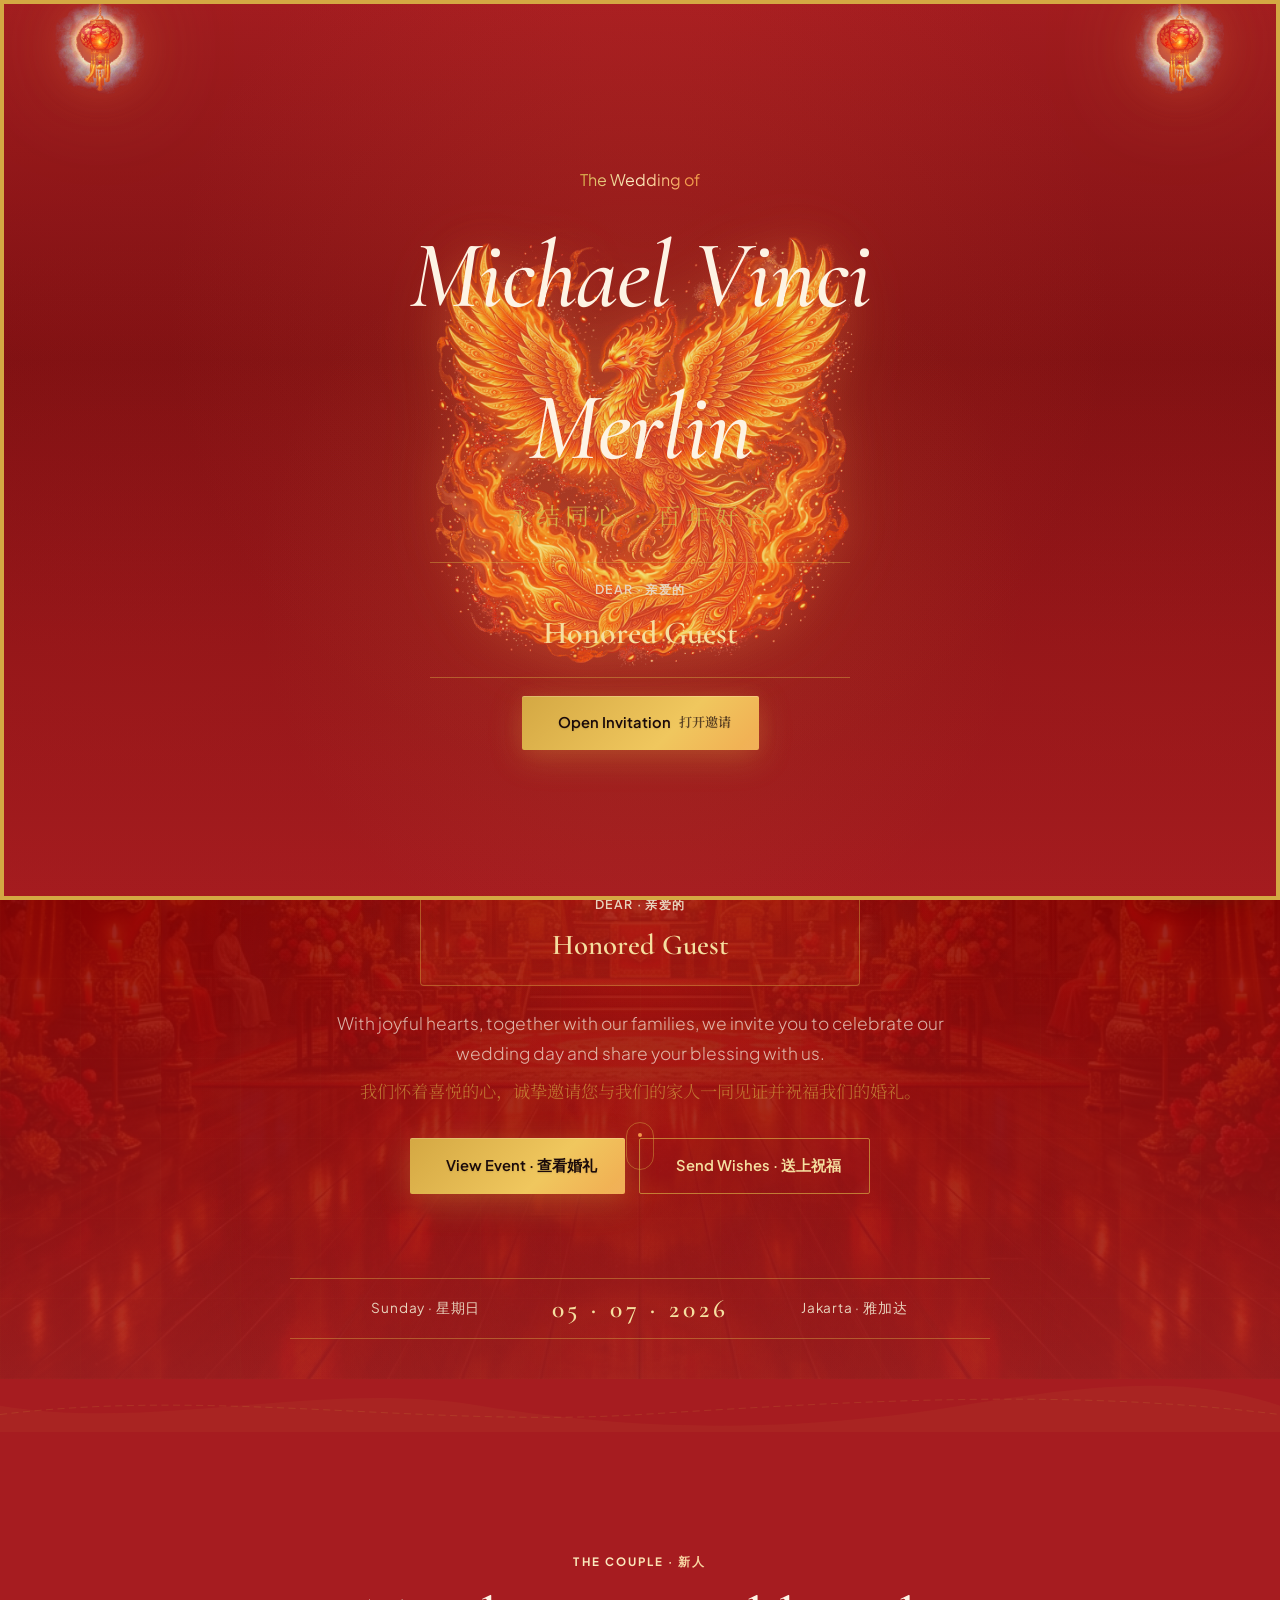
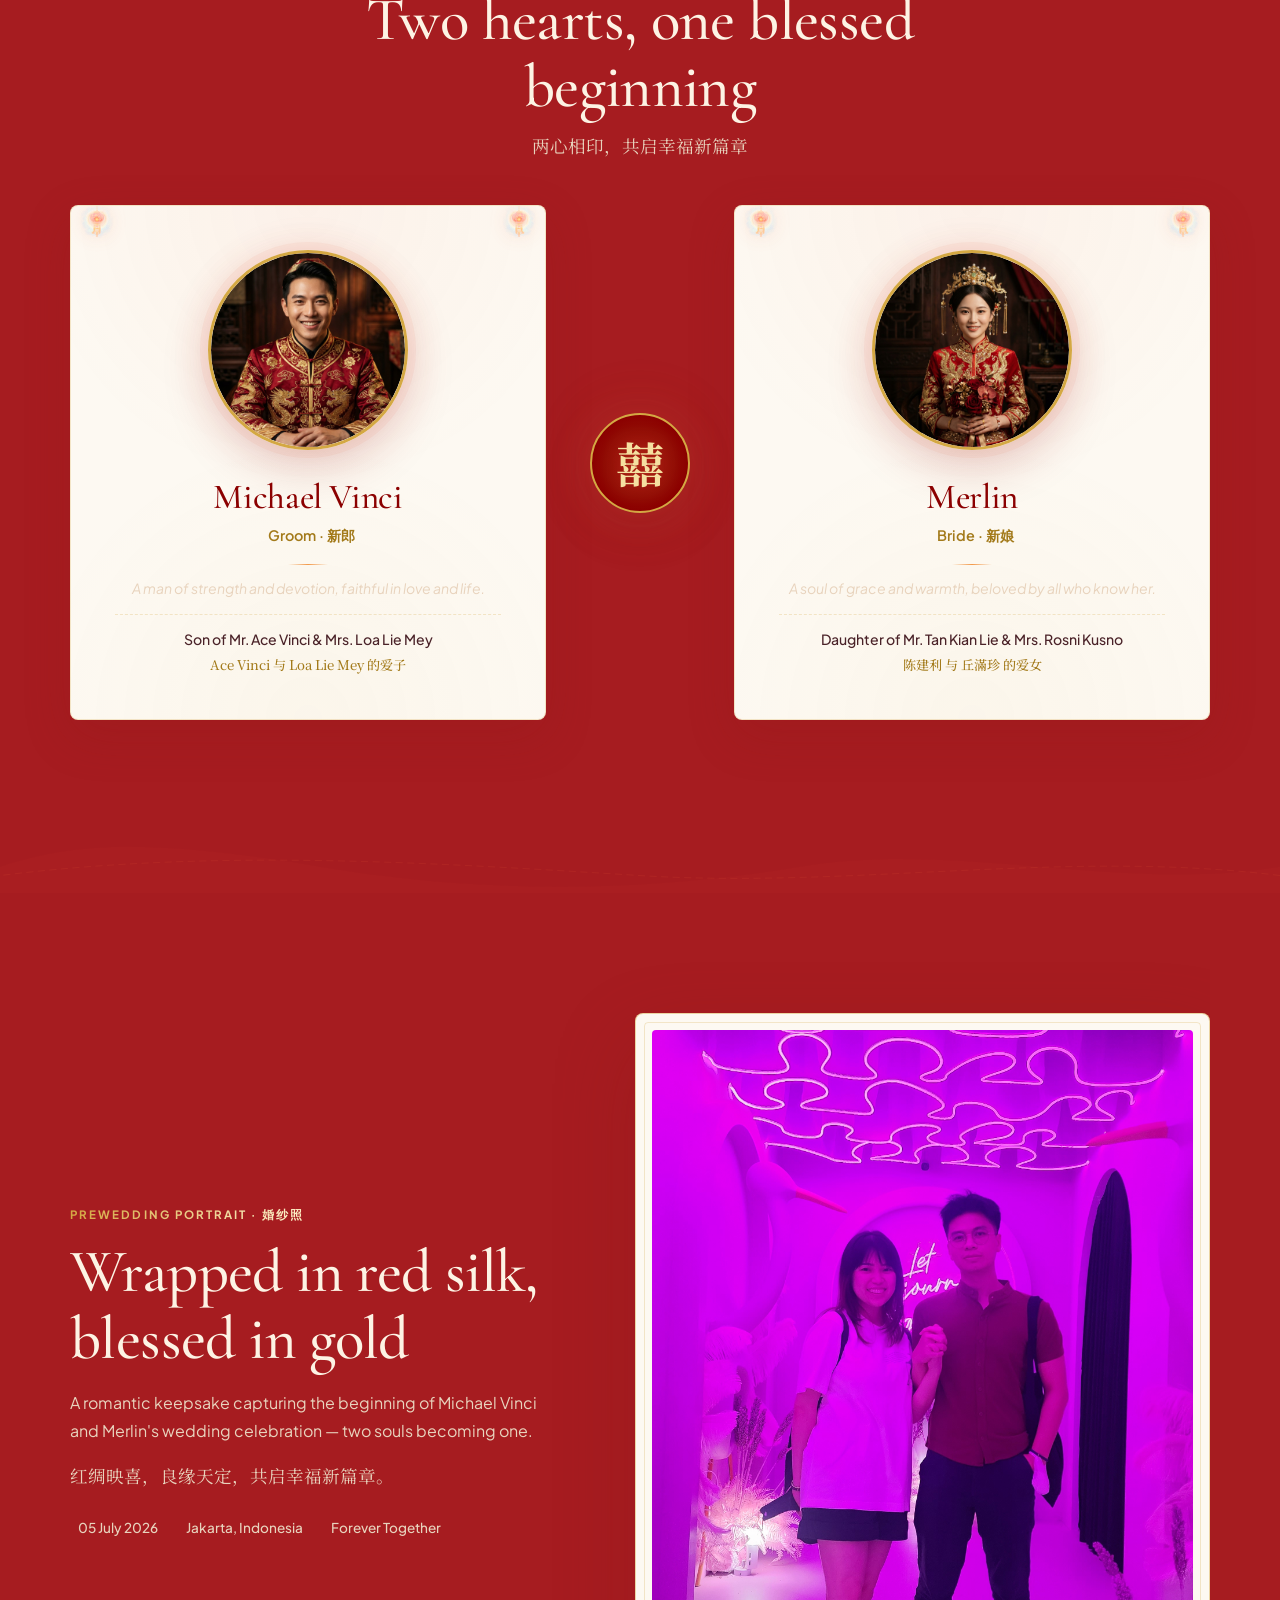
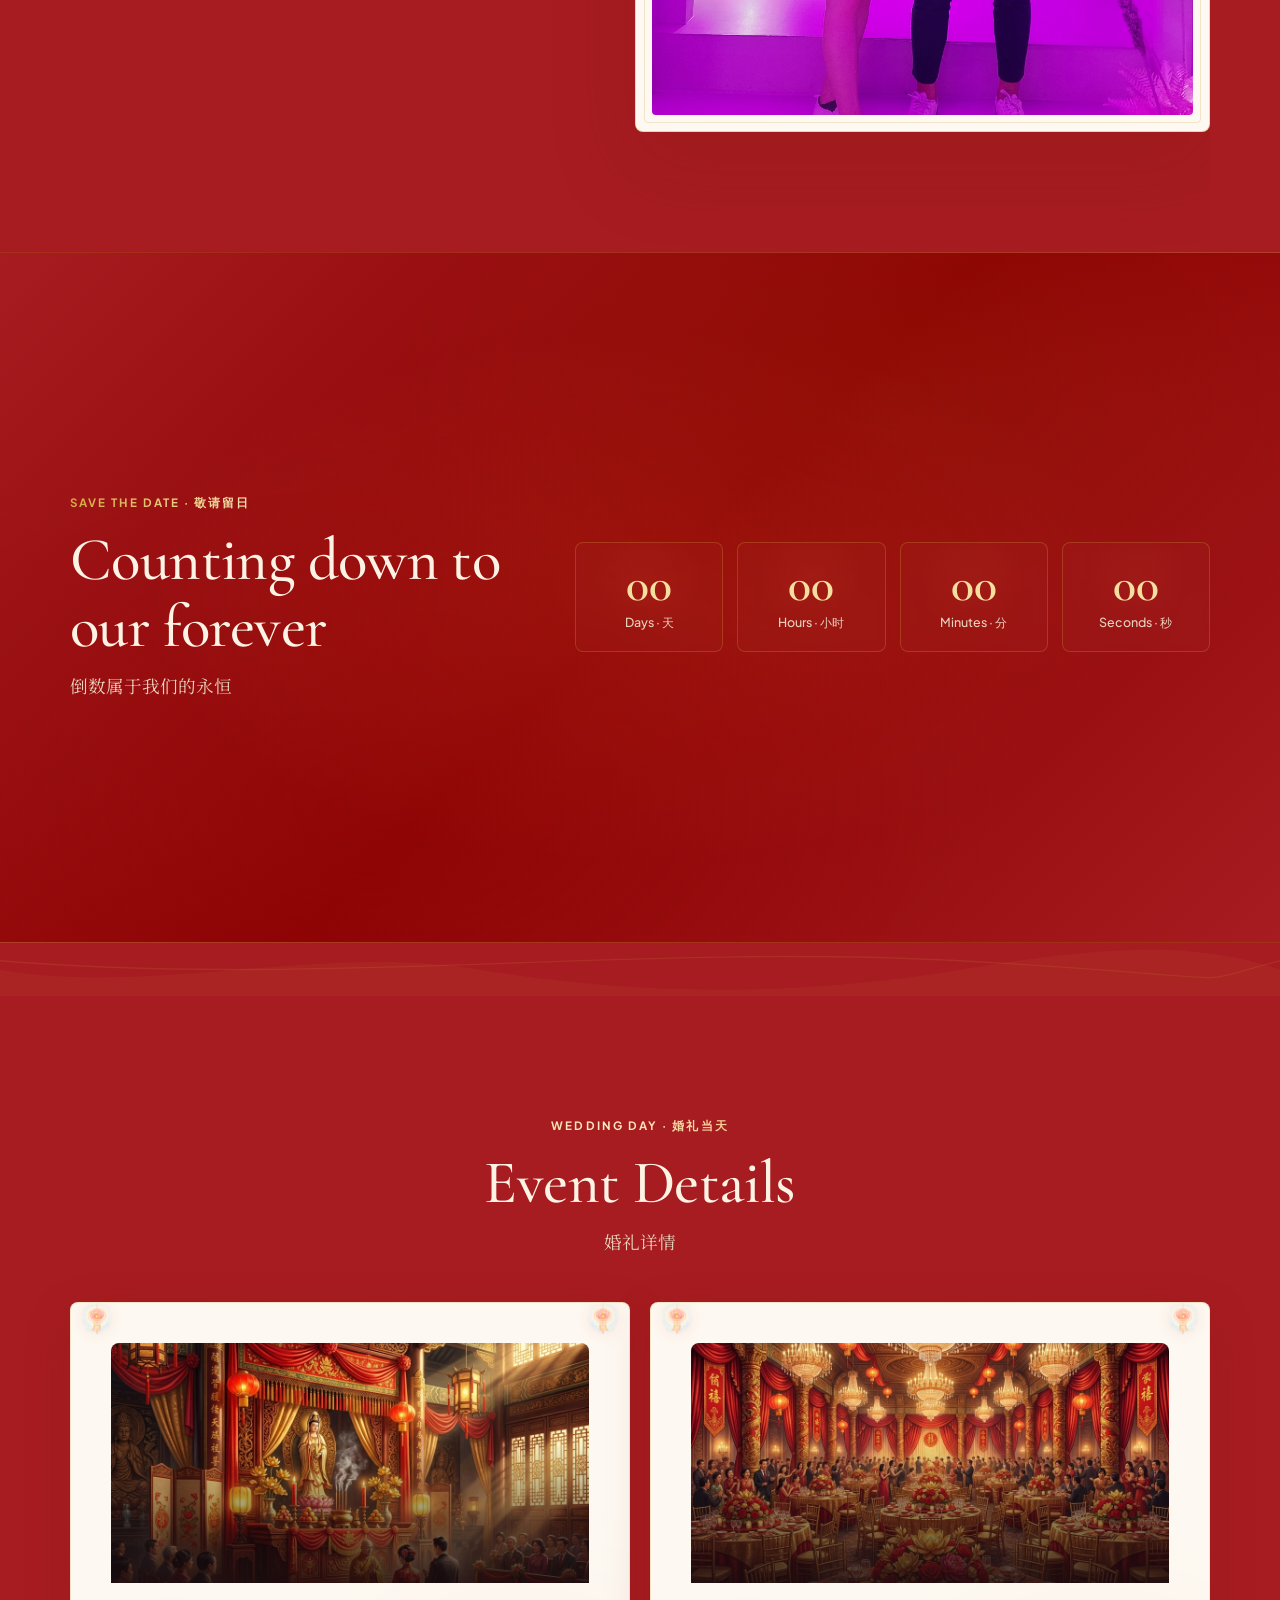
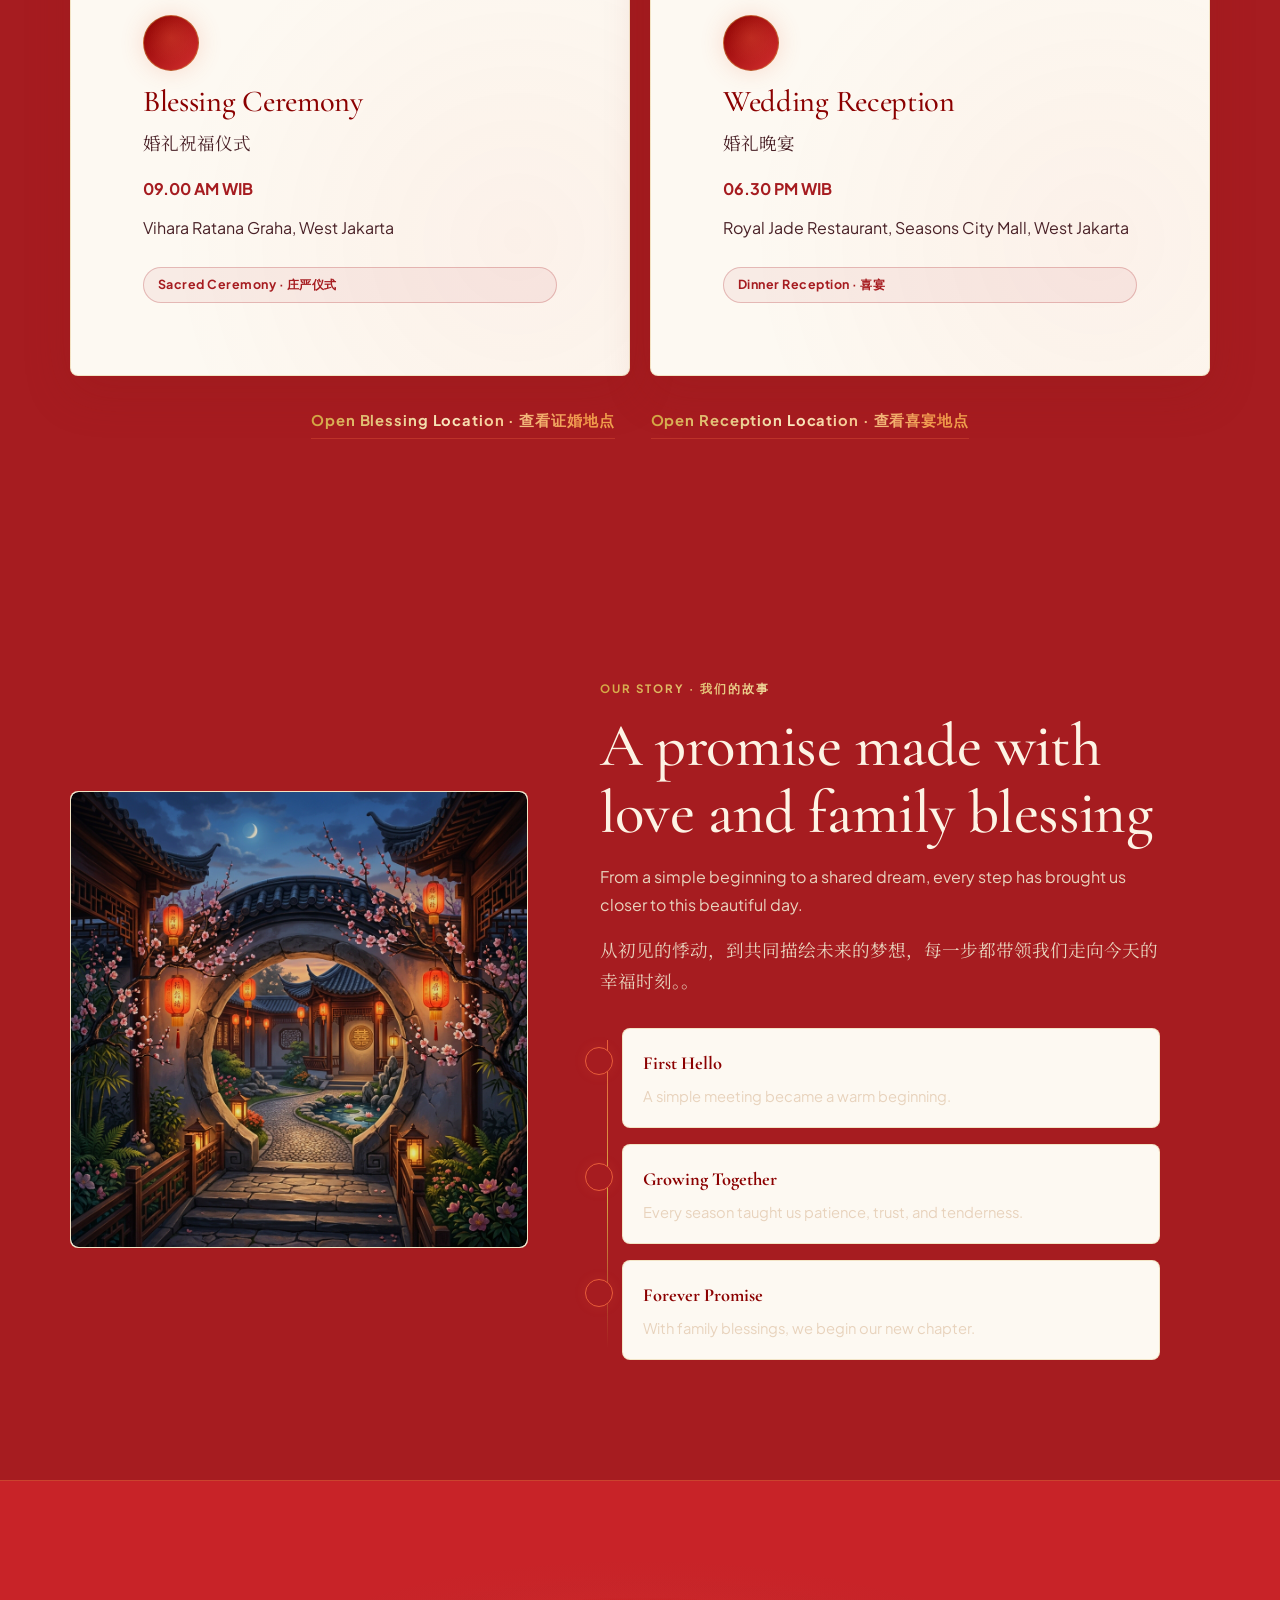
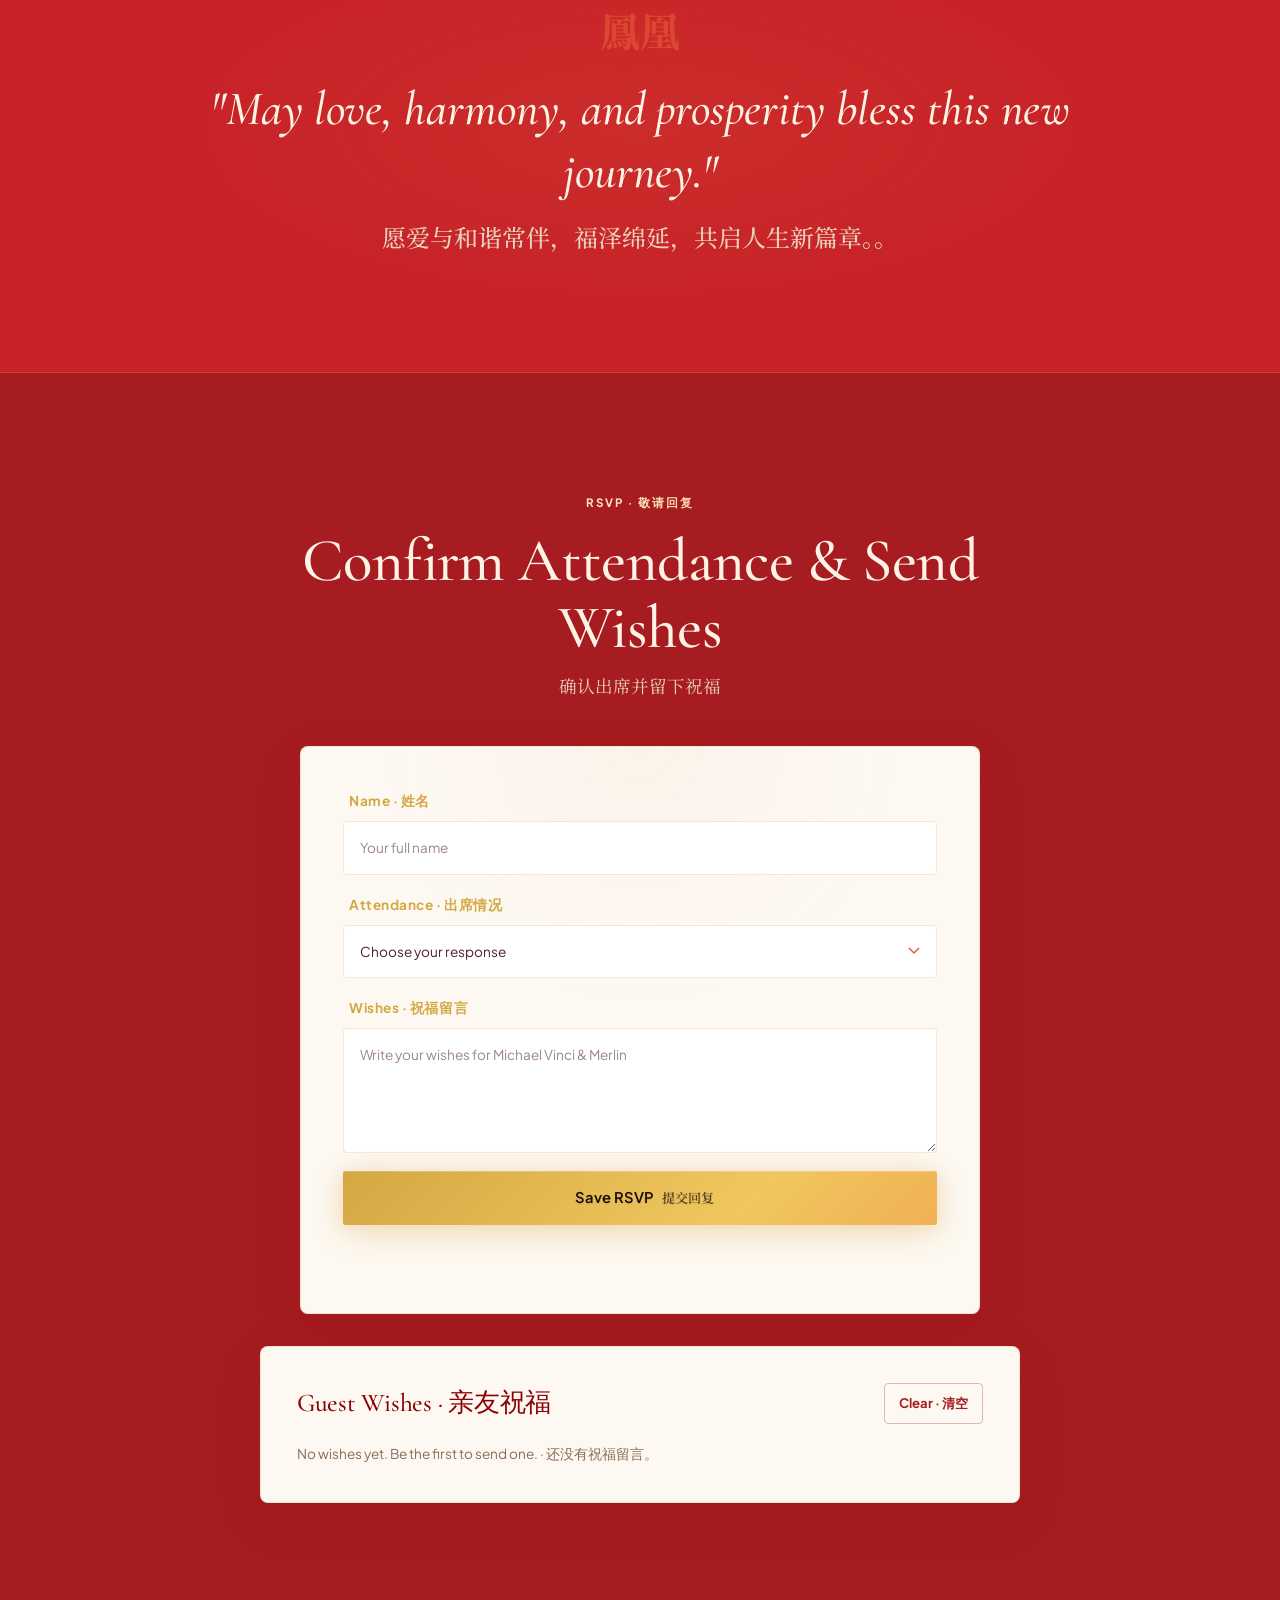
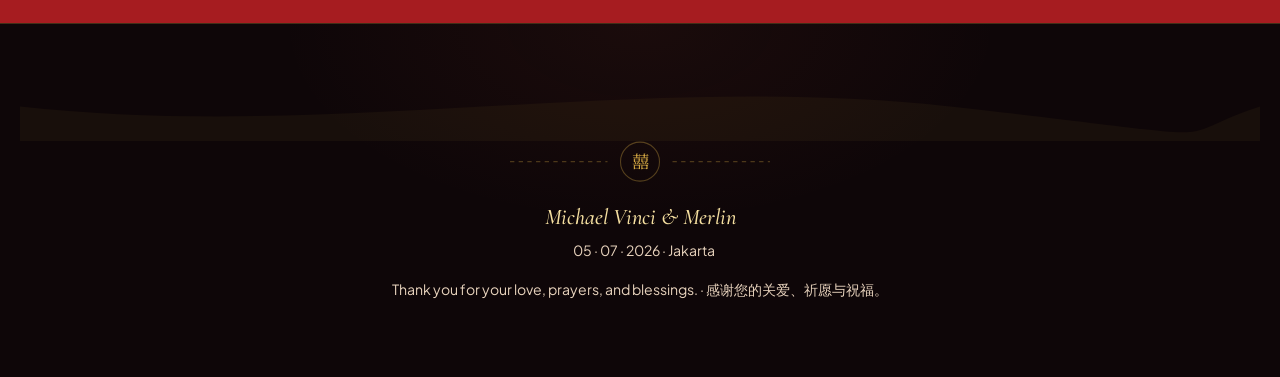
==== commit 33197853: "feat: swap couple grid layout to put groom on the left and bride on the right" ====
--- a/index.html
+++ b/index.html
@@ -151,6 +151,30 @@
           <!-- Card Decorative Lanterns -->
           <img class="card-lantern card-lantern--left" src="assets/lantern.png" alt="" aria-hidden="true">
           <img class="card-lantern card-lantern--right" src="assets/lantern.png" alt="" aria-hidden="true">
+          <div class="portrait portrait--groom">
+            <img src="assets/groom-portrait.png" alt="Groom Michael Vinci portrait in traditional Chinese wedding robe"
+              loading="lazy">
+          </div>
+          <h3>Michael Vinci</h3>
+          <p class="profile-card__role"><i class="ph-fill ph-crown-simple"></i> Groom · 新郎</p>
+          <div class="profile-card__line" aria-hidden="true"></div>
+          <p class="profile-card__desc">A man of strength and devotion, faithful in love and life.</p>
+          <p class="profile-card__parents">
+            Son of Mr. Ace Vinci & Mrs. Loa Lie Mey
+            <span class="parents-cn">Ace Vinci 与 Loa Lie Mey 的爱子</span>
+          </p>
+        </article>
+
+        <div class="xi-emblem" aria-hidden="true">
+          <div class="xi-emblem__inner">
+            <span>囍</span>
+          </div>
+        </div>
+
+        <article class="profile-card">
+          <!-- Card Decorative Lanterns -->
+          <img class="card-lantern card-lantern--left" src="assets/lantern.png" alt="" aria-hidden="true">
+          <img class="card-lantern card-lantern--right" src="assets/lantern.png" alt="" aria-hidden="true">
           <div class="portrait portrait--bride">
             <img src="assets/bride-portrait.png" alt="Bride Merlin portrait in traditional Chinese wedding gown"
               loading="lazy">
@@ -160,32 +184,8 @@
           <div class="profile-card__line" aria-hidden="true"></div>
           <p class="profile-card__desc">A soul of grace and warmth, beloved by all who know her.</p>
           <p class="profile-card__parents">
-            Daughter of Mr. David Santoso & Mrs. Linda Wijaya
-            <span class="parents-cn">David Santoso 与 Linda Wijaya 的爱女</span>
-          </p>
-        </article>
-
-        <div class="xi-emblem" aria-hidden="true">
-          <div class="xi-emblem__inner">
-            <span>囍</span>
-          </div>
-        </div>
-
-        <article class="profile-card">
-          <!-- Card Decorative Lanterns -->
-          <img class="card-lantern card-lantern--left" src="assets/lantern.png" alt="" aria-hidden="true">
-          <img class="card-lantern card-lantern--right" src="assets/lantern.png" alt="" aria-hidden="true">
-          <div class="portrait portrait--groom">
-            <img src="assets/groom-portrait.png" alt="Groom Michael Vinci portrait in traditional Chinese wedding robe"
-              loading="lazy">
-          </div>
-          <h3>Michael Vinci</h3>
-          <p class="profile-card__role"><i class="ph-fill ph-crown-simple"></i> Groom · 新郎</p>
-          <div class="profile-card__line" aria-hidden="true"></div>
-          <p class="profile-card__desc">A man of strength and devotion, faithful in love and life.</p>
-          <p class="profile-card__parents">
-            Son of Mr. Budi Vinci & Mrs. Maria Vinci
-            <span class="parents-cn">Budi Vinci 与 Maria Vinci 的爱子</span>
+            Daughter of Mr. Tan Kian Lie & Mrs. Rosni Kusno
+            <span class="parents-cn">陈建利 与 丘滿珍 的爱女</span>
           </p>
         </article>
       </div>
@@ -228,10 +228,8 @@
           </div>
         </div>
         <figure class="prewed-frame" id="prewed-slideshow">
-          <img src="assets/Real/20230718_144029.jpg"
-            alt="Romantic prewedding portrait of Michael Vinci and Merlin"
-            class="active"
-            loading="lazy">
+          <img src="assets/Real/20230718_144029.jpg" alt="Romantic prewedding portrait of Michael Vinci and Merlin"
+            class="active" loading="lazy">
         </figure>
       </div>
     </section>
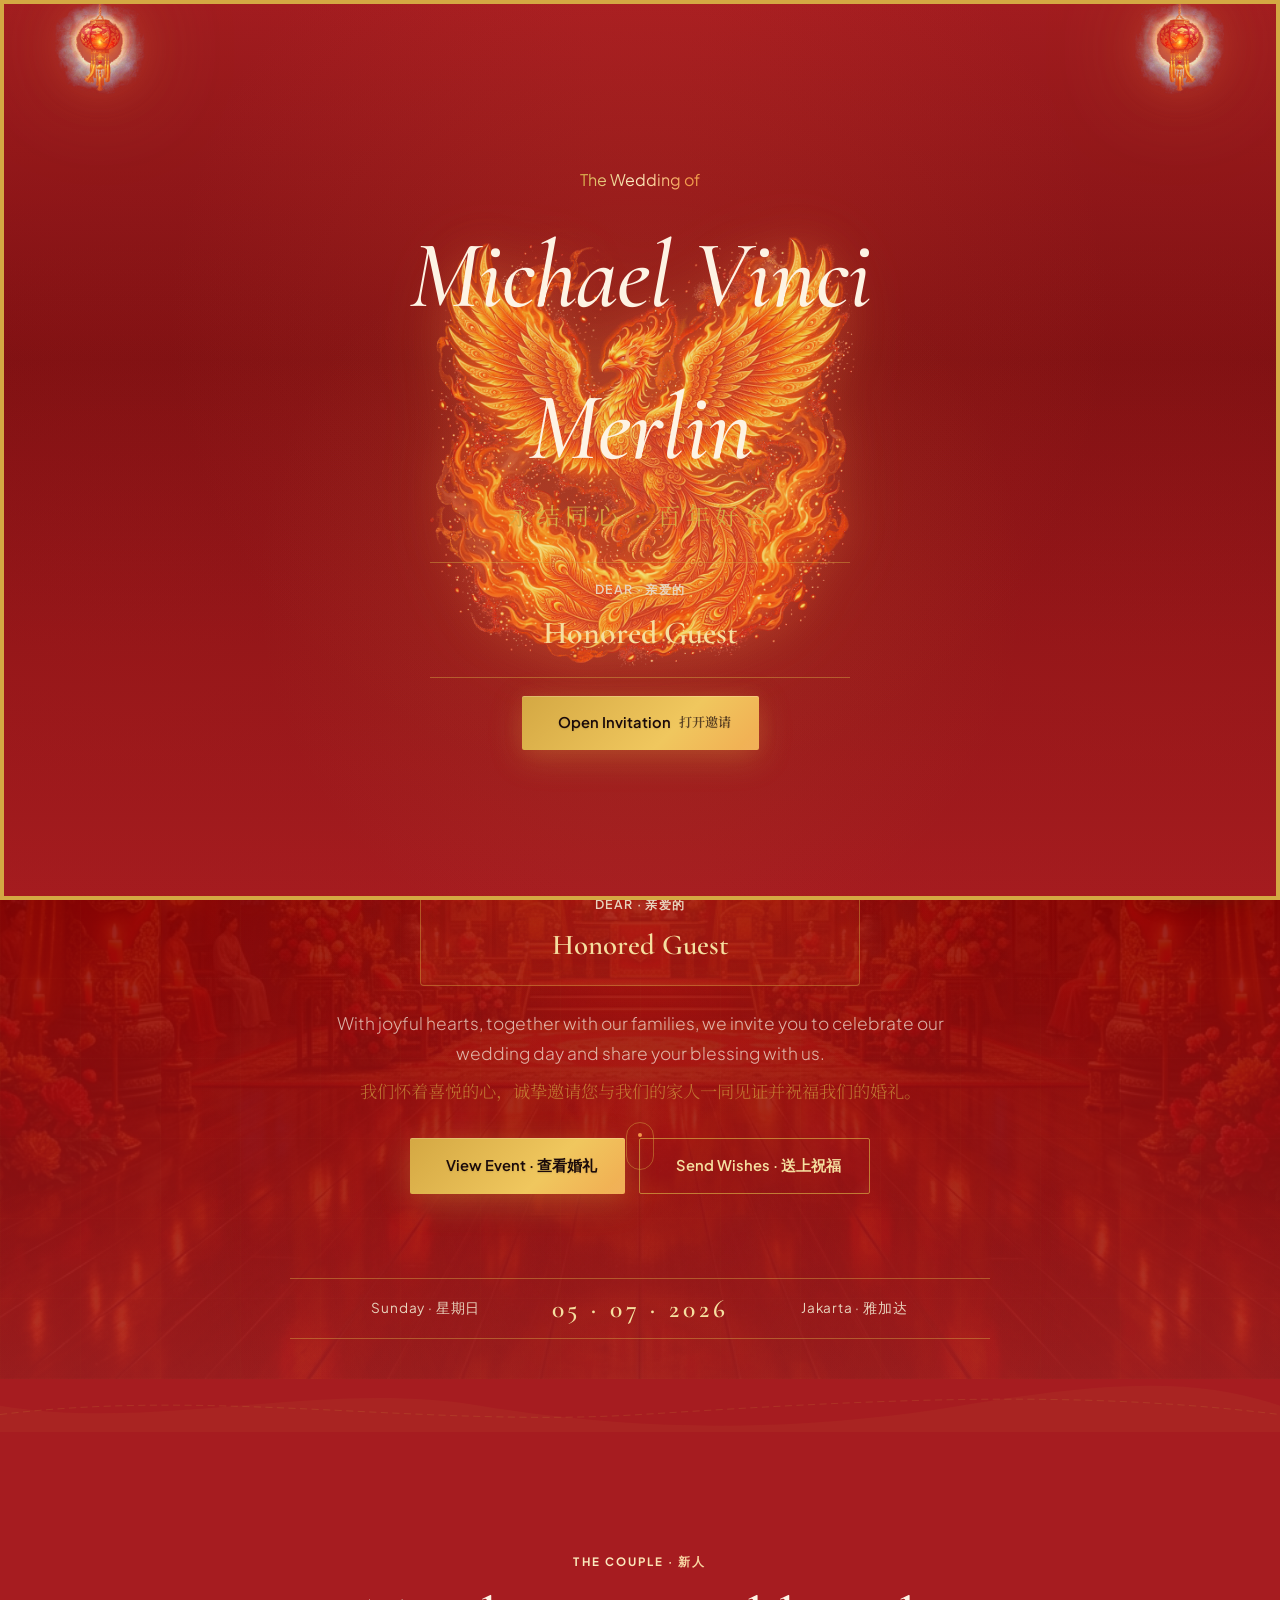
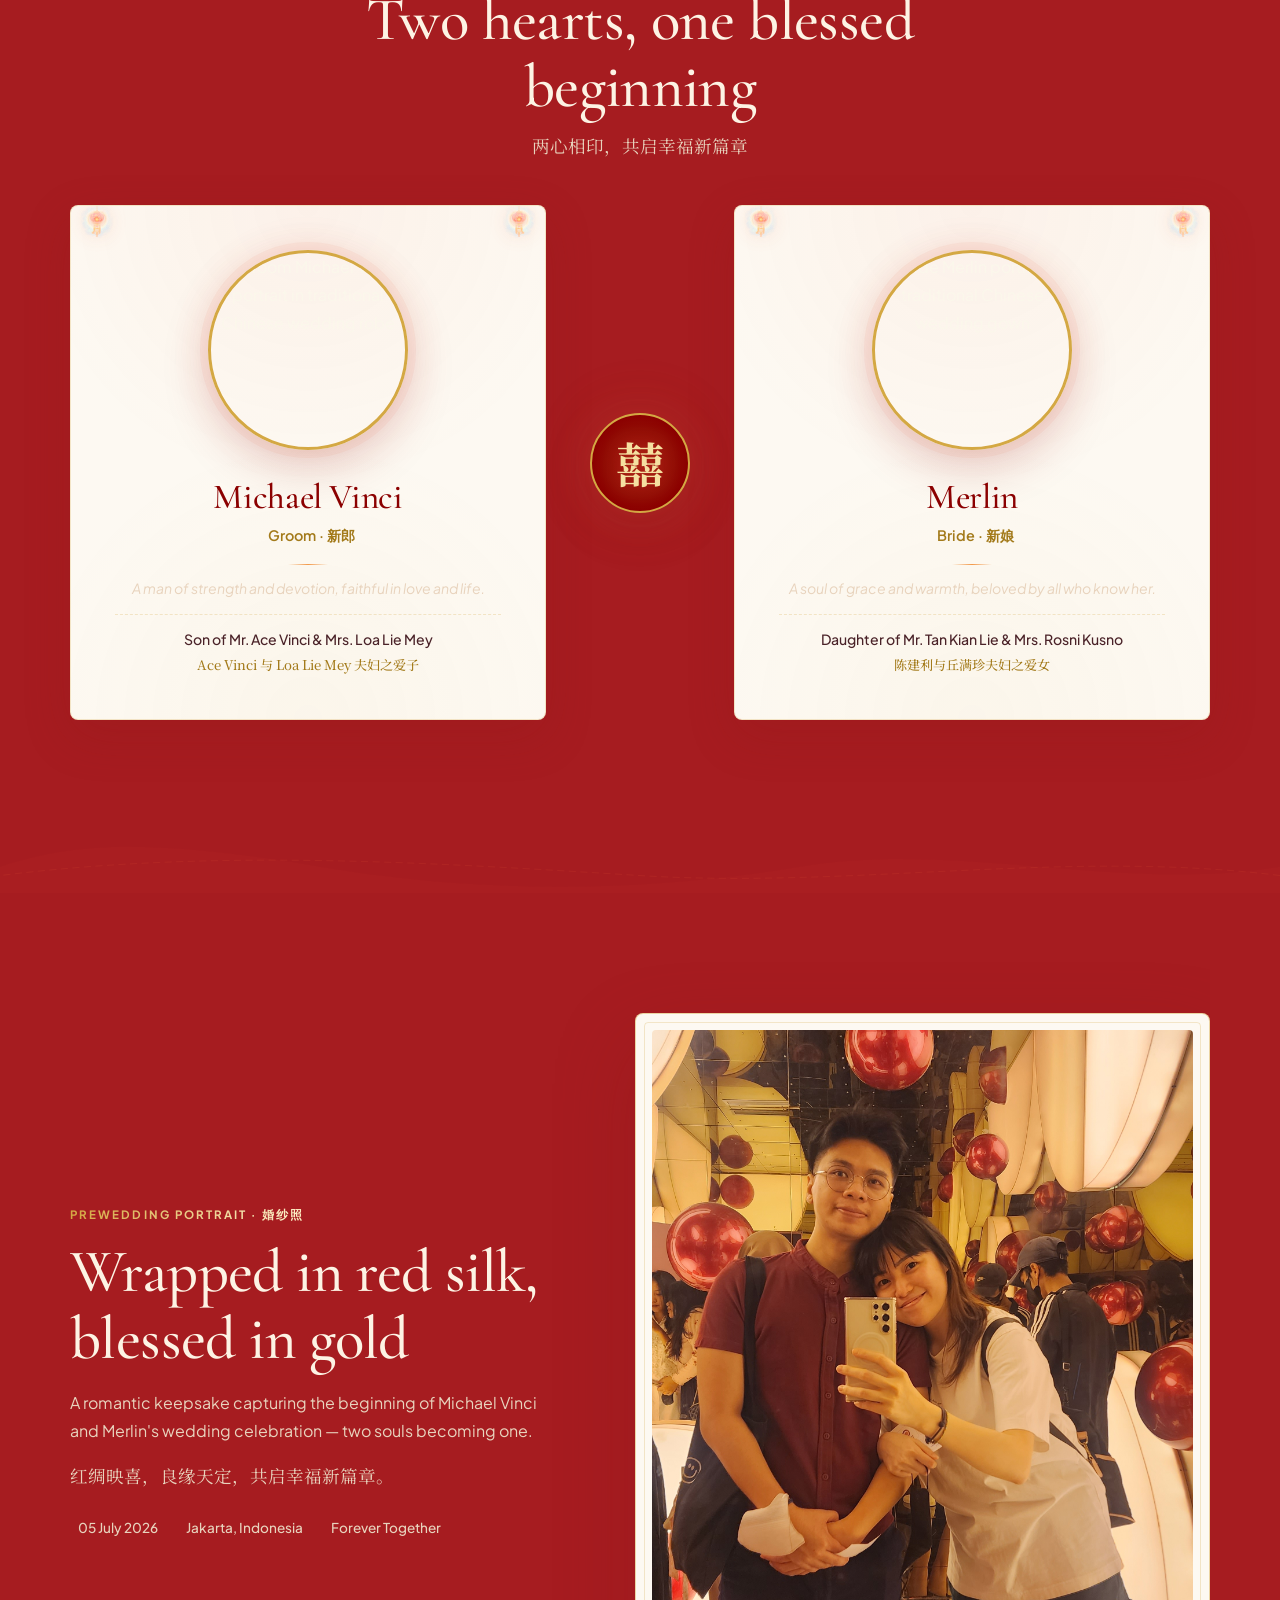
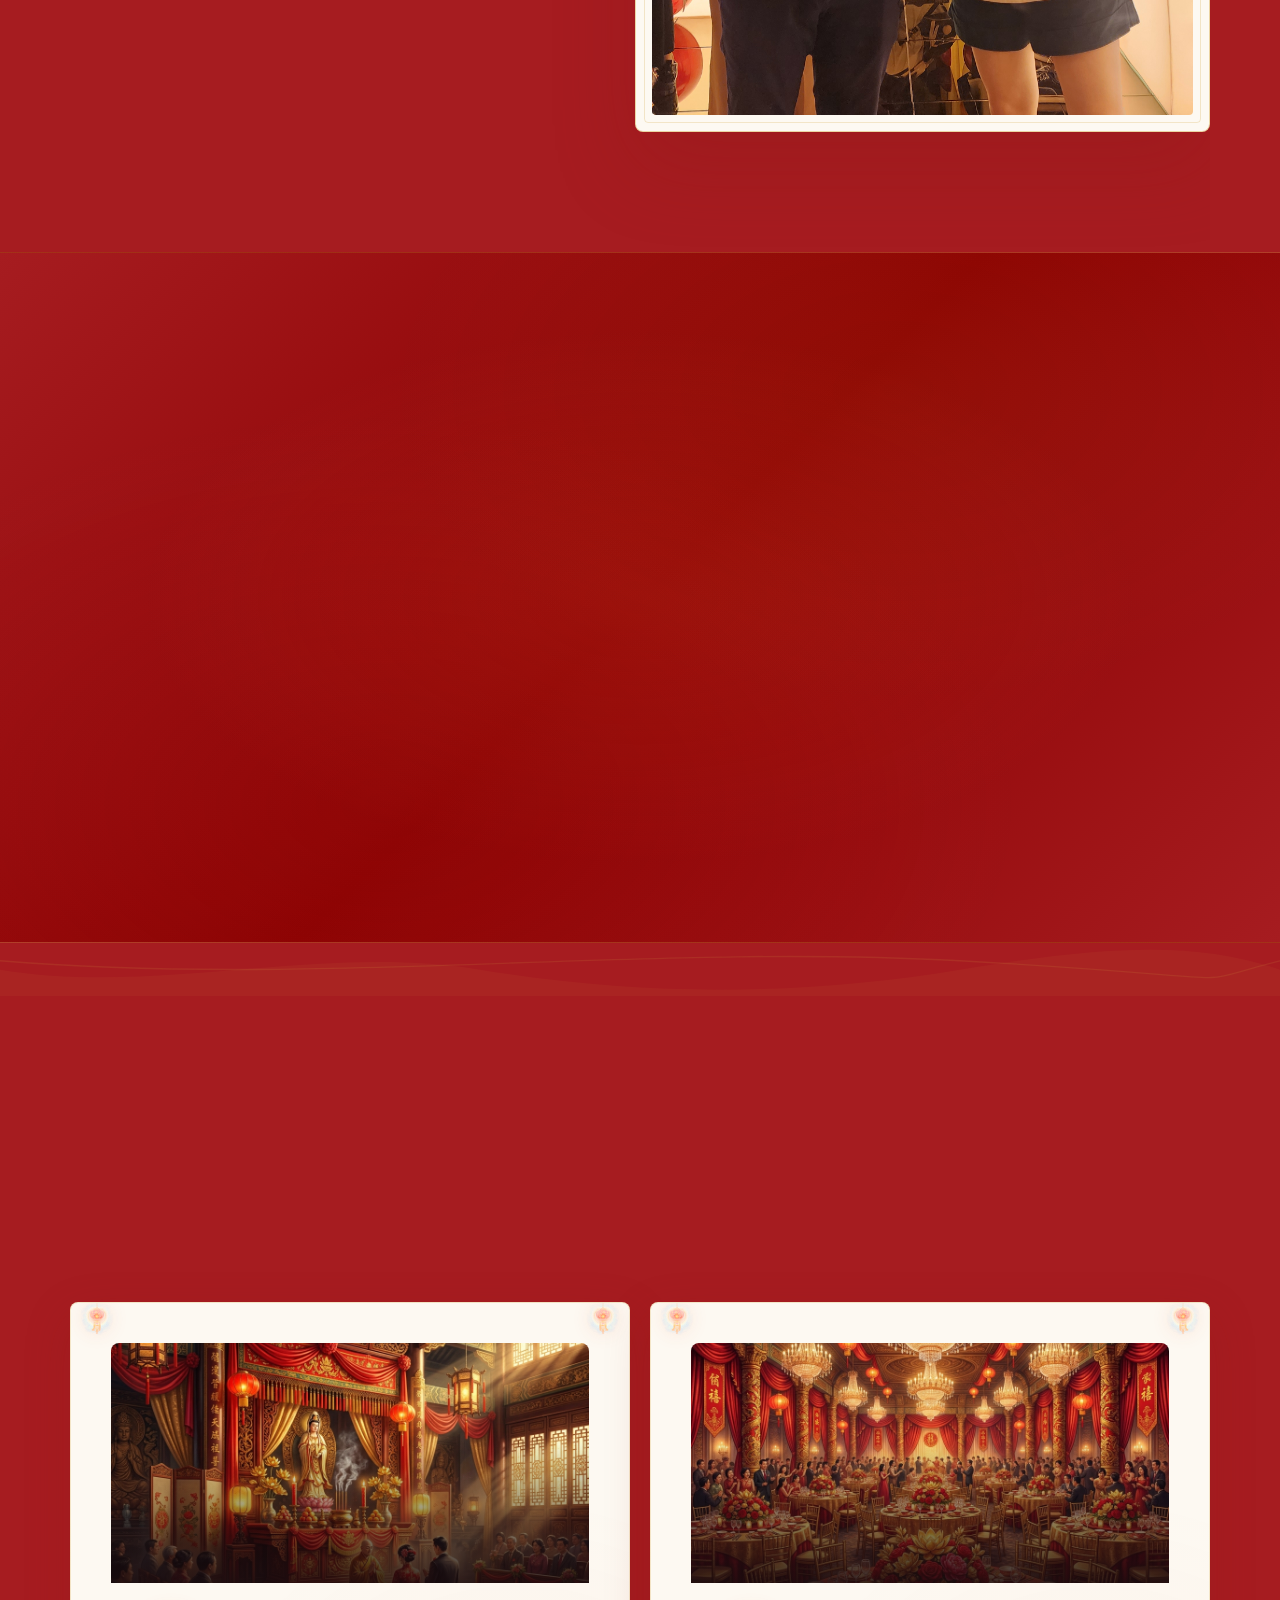
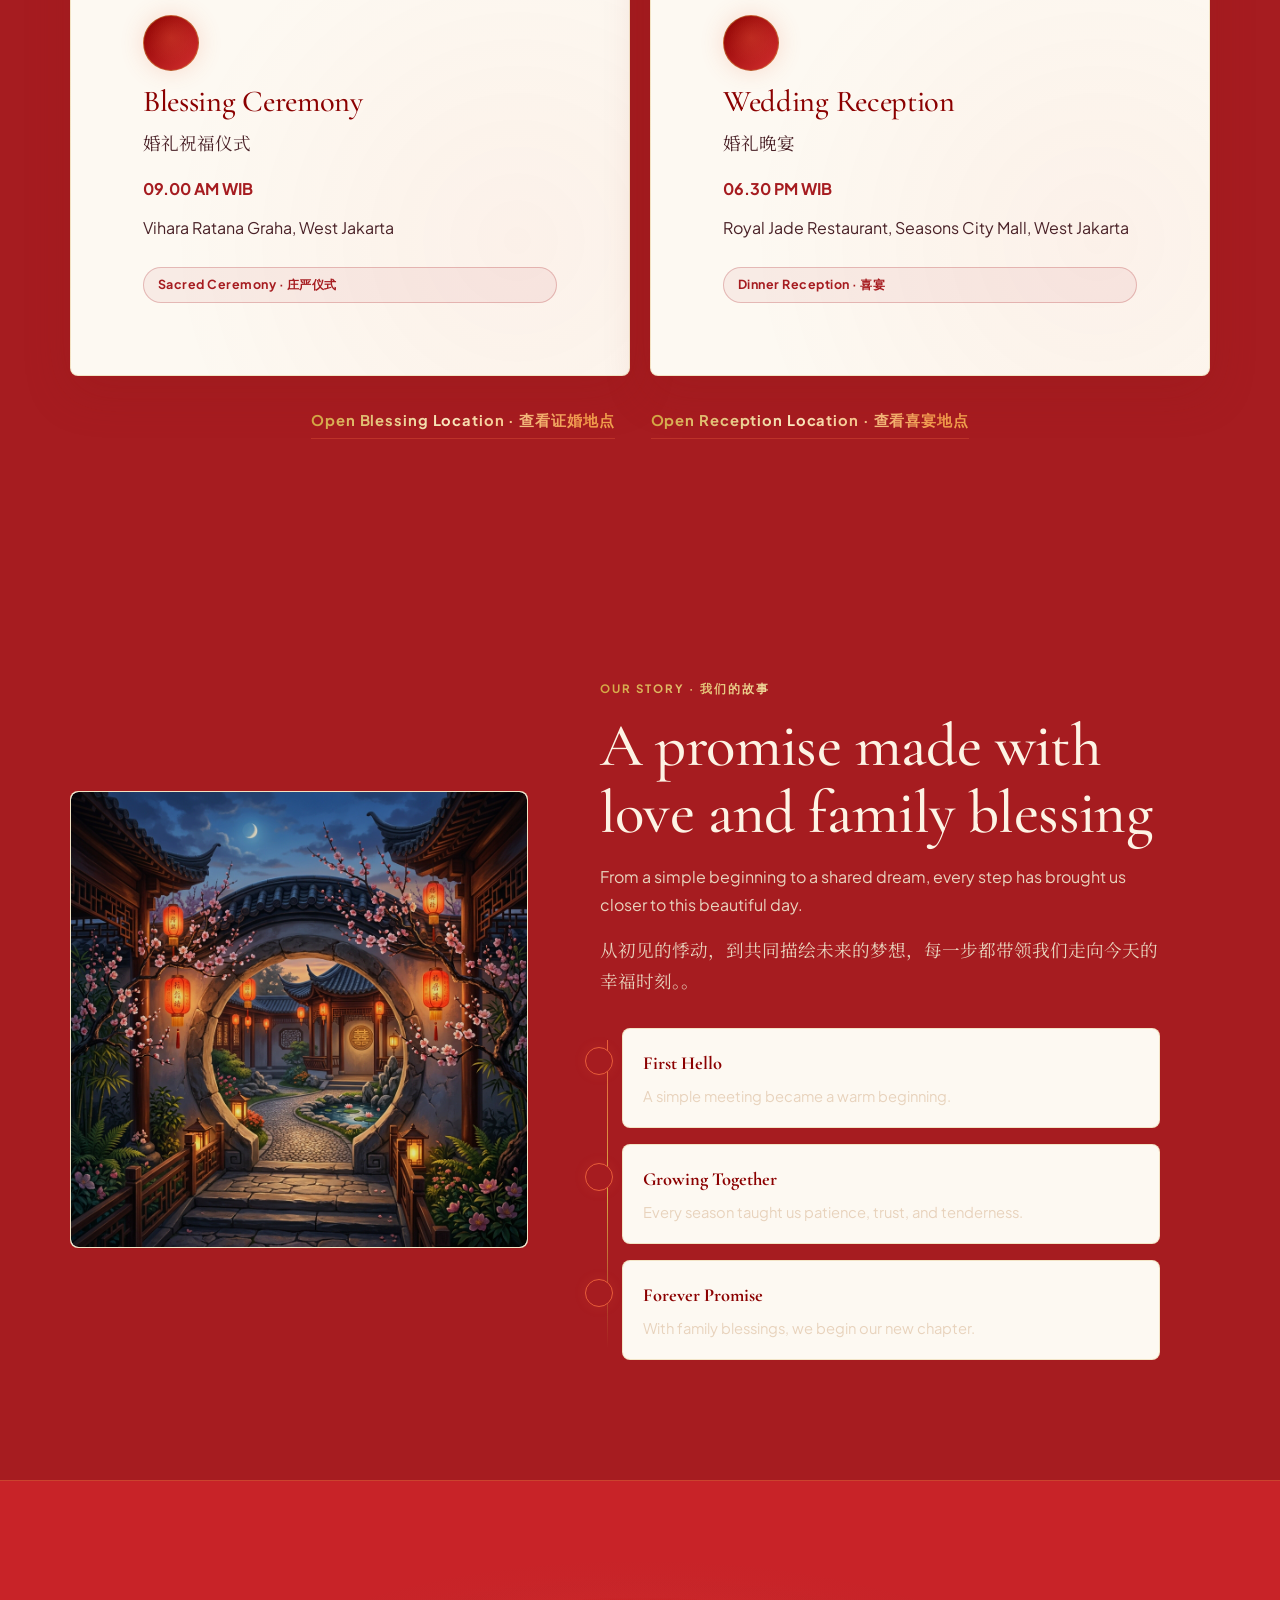
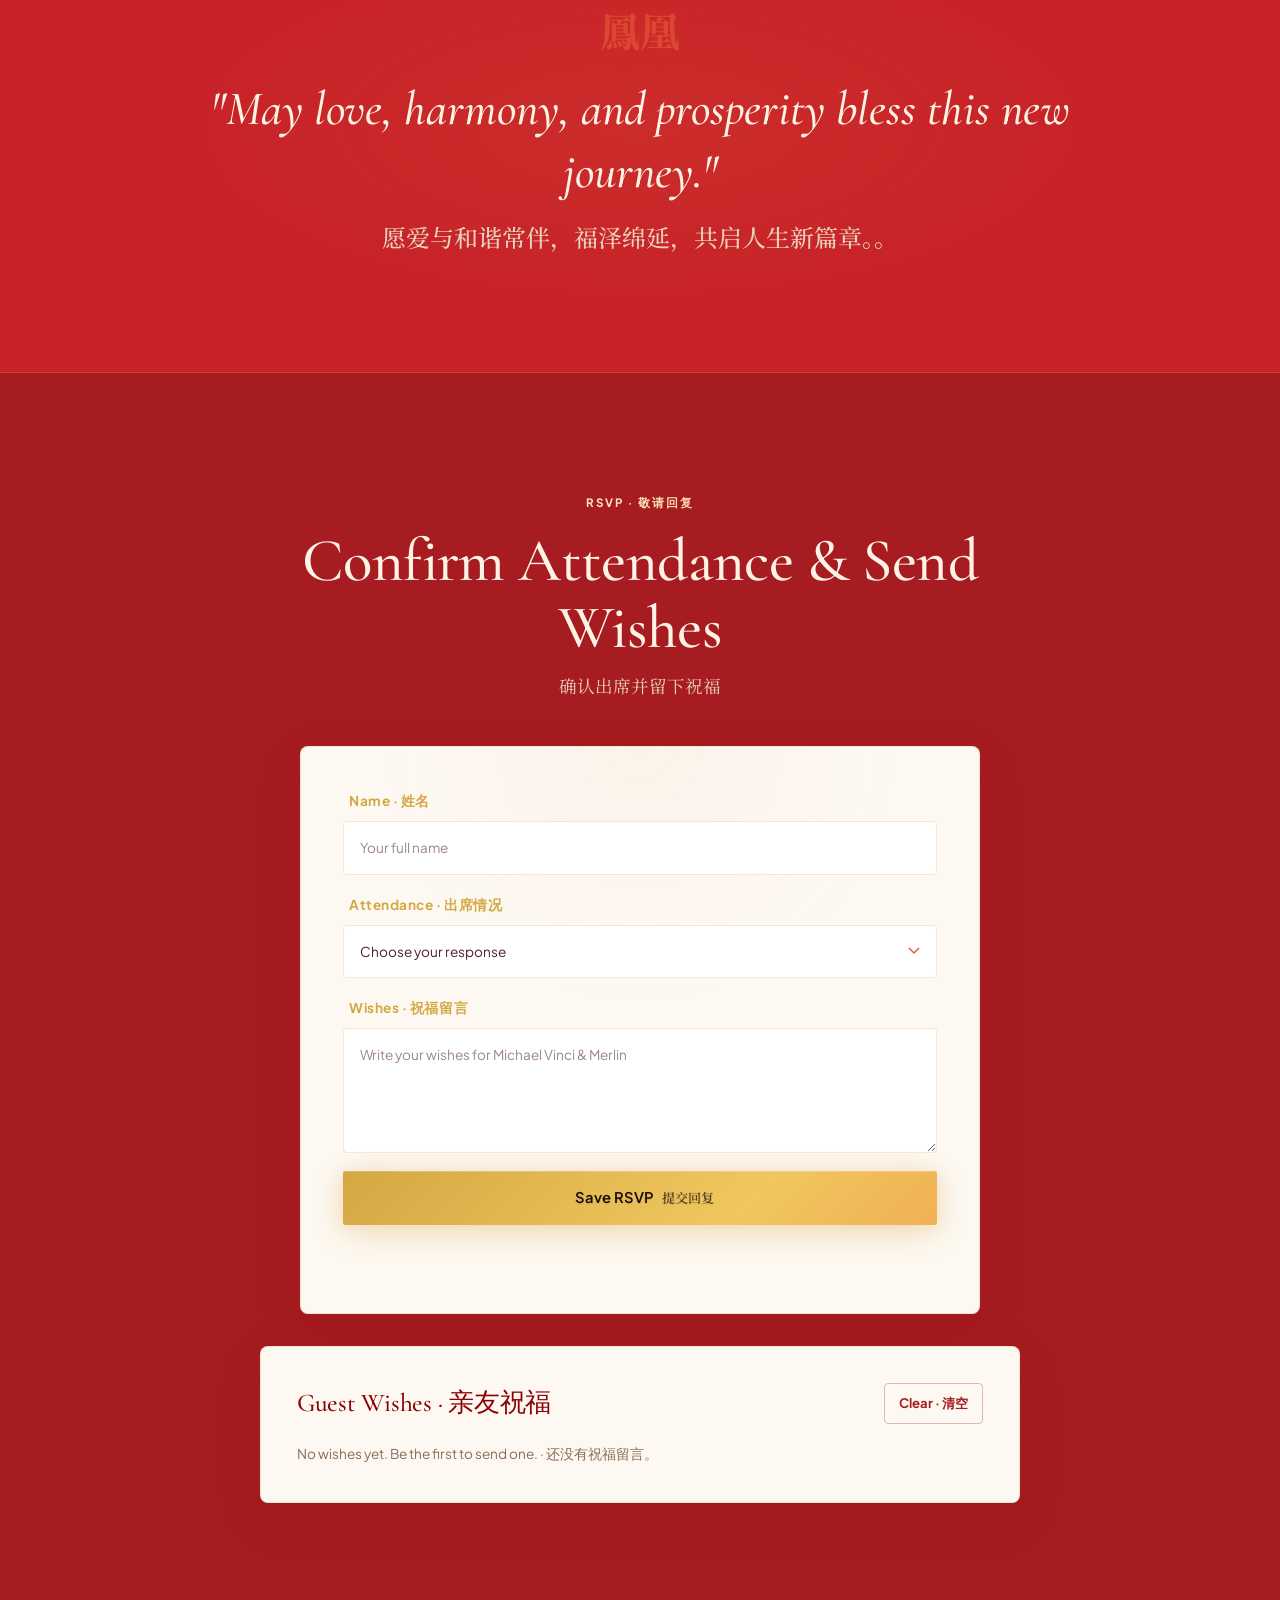
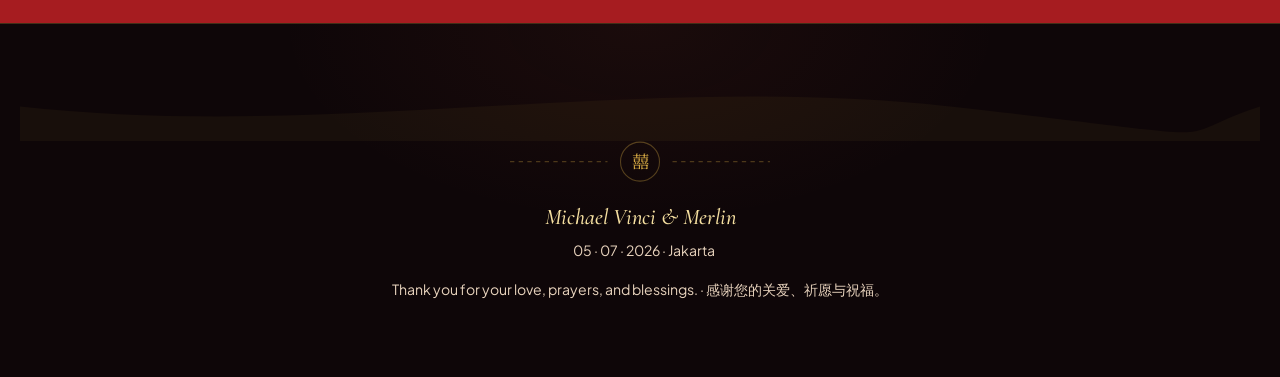
==== commit 5335f41c: "fix: add overflow hidden and object-fit cover to center groom and bride portrait images" ====
--- a/index.html
+++ b/index.html
@@ -152,7 +152,7 @@
           <img class="card-lantern card-lantern--left" src="assets/lantern.png" alt="" aria-hidden="true">
           <img class="card-lantern card-lantern--right" src="assets/lantern.png" alt="" aria-hidden="true">
           <div class="portrait portrait--groom">
-            <img src="assets/groom-portrait.png" alt="Groom Michael Vinci portrait in traditional Chinese wedding robe"
+            <img src="assets/groom-portrait.jpg" alt="Groom Michael Vinci portrait in traditional Chinese wedding robe"
               loading="lazy">
           </div>
           <h3>Michael Vinci</h3>
@@ -161,7 +161,7 @@
           <p class="profile-card__desc">A man of strength and devotion, faithful in love and life.</p>
           <p class="profile-card__parents">
             Son of Mr. Ace Vinci & Mrs. Loa Lie Mey
-            <span class="parents-cn">Ace Vinci 与 Loa Lie Mey 的爱子</span>
+            <span class="parents-cn">Ace Vinci 与 Loa Lie Mey 夫妇之爱子</span>
           </p>
         </article>
 
@@ -176,7 +176,7 @@
           <img class="card-lantern card-lantern--left" src="assets/lantern.png" alt="" aria-hidden="true">
           <img class="card-lantern card-lantern--right" src="assets/lantern.png" alt="" aria-hidden="true">
           <div class="portrait portrait--bride">
-            <img src="assets/bride-portrait.png" alt="Bride Merlin portrait in traditional Chinese wedding gown"
+            <img src="assets/bride-portrait.jpg" alt="Bride Merlin portrait in traditional Chinese wedding gown"
               loading="lazy">
           </div>
           <h3>Merlin</h3>
@@ -185,7 +185,7 @@
           <p class="profile-card__desc">A soul of grace and warmth, beloved by all who know her.</p>
           <p class="profile-card__parents">
             Daughter of Mr. Tan Kian Lie & Mrs. Rosni Kusno
-            <span class="parents-cn">陈建利 与 丘滿珍 的爱女</span>
+            <span class="parents-cn">陈建利与丘满珍夫妇之爱女</span>
           </p>
         </article>
       </div>
--- a/styles.css
+++ b/styles.css
@@ -1059,6 +1059,14 @@
     0 0 40px rgba(232, 93, 58, 0.1),
     var(--shadow-md);
   transition: box-shadow 400ms ease;
+  overflow: hidden;
+}
+
+.portrait img {
+  width: 100%;
+  height: 100%;
+  object-fit: cover;
+  object-position: center;
 }
 
 .profile-card:hover .portrait {
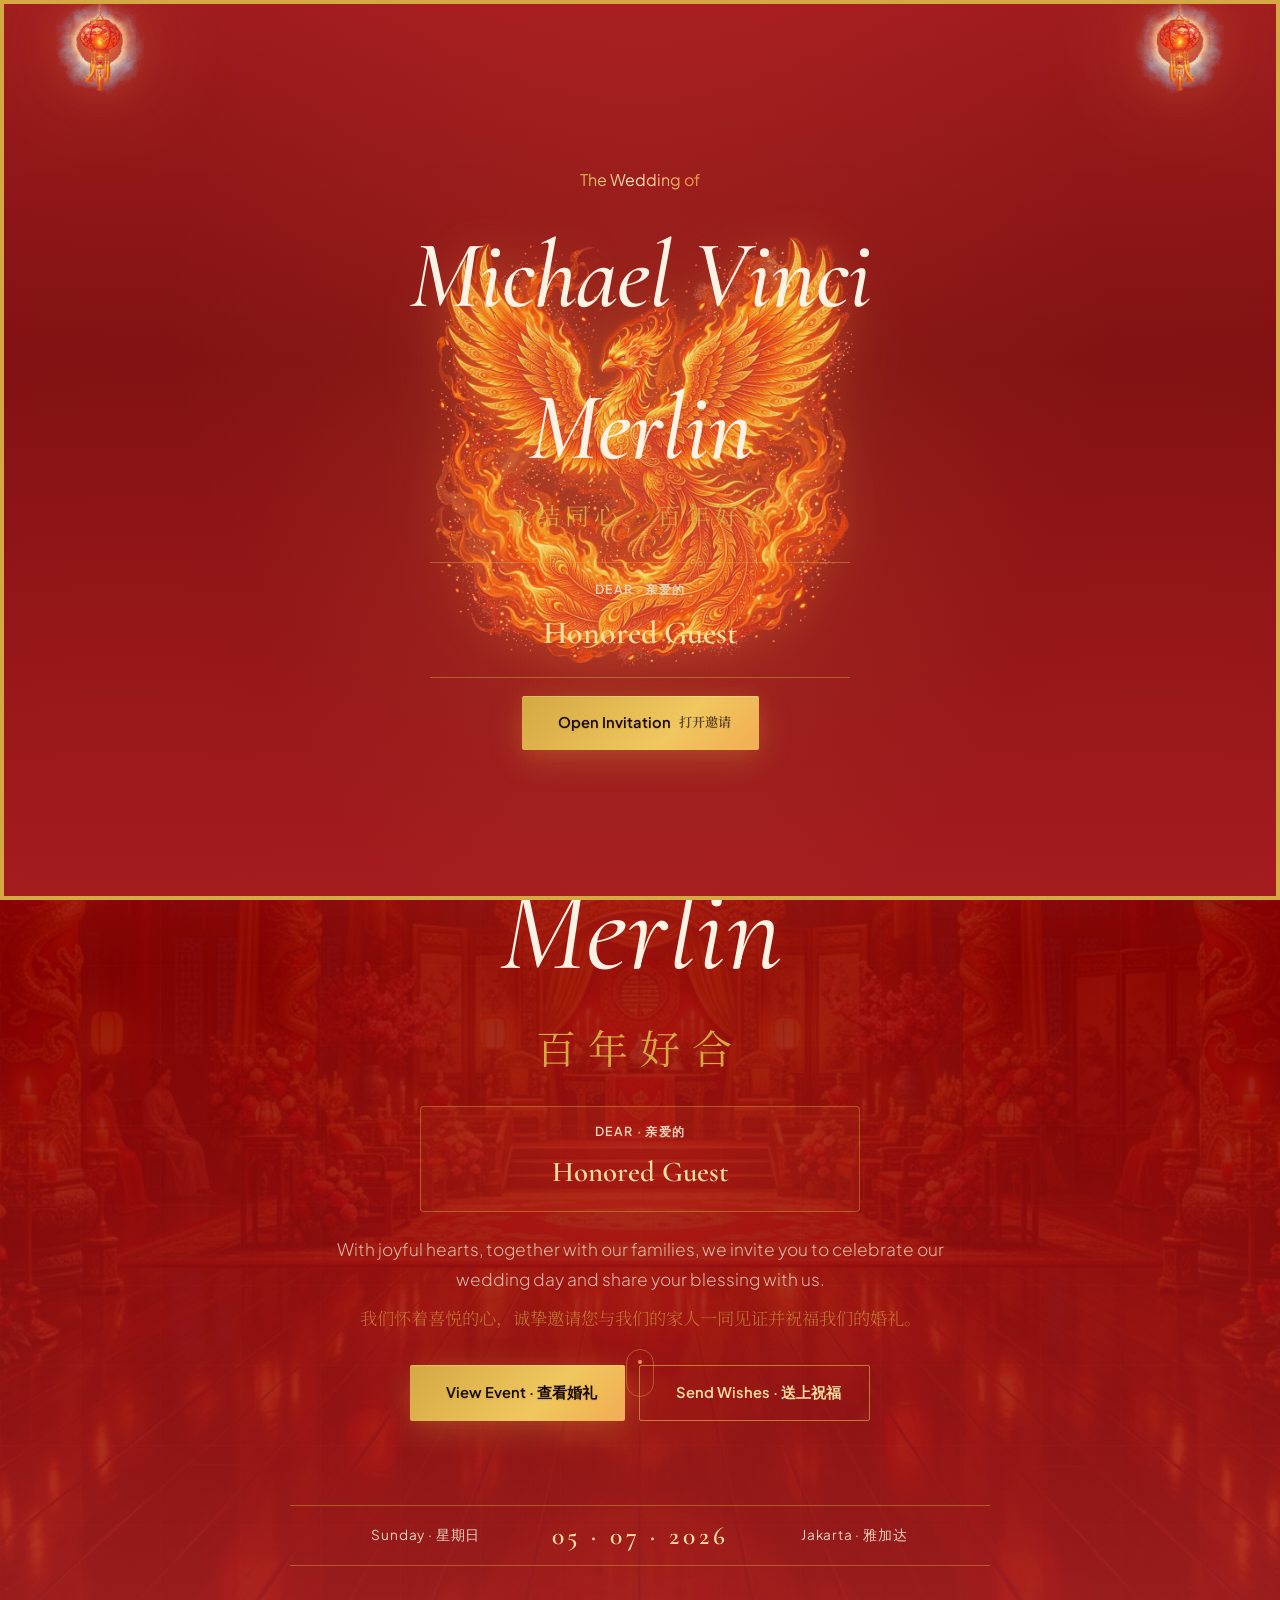
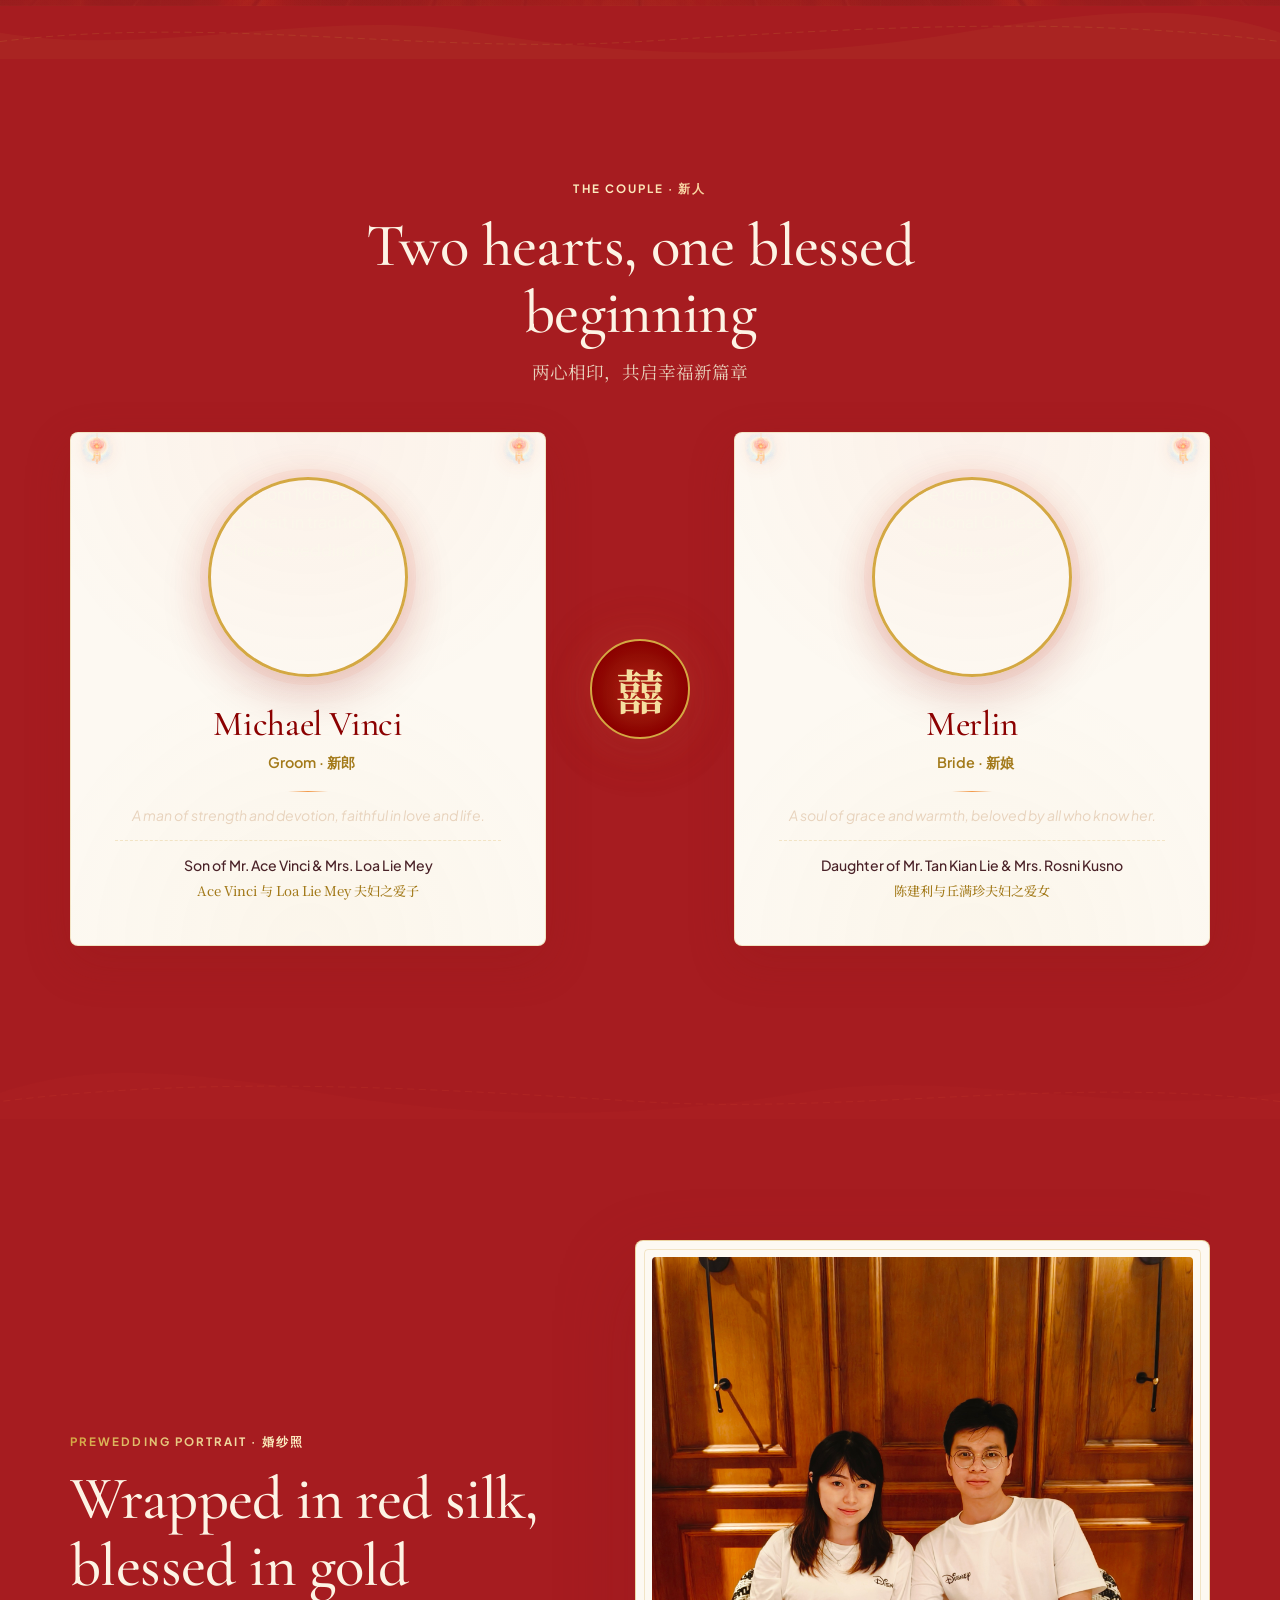
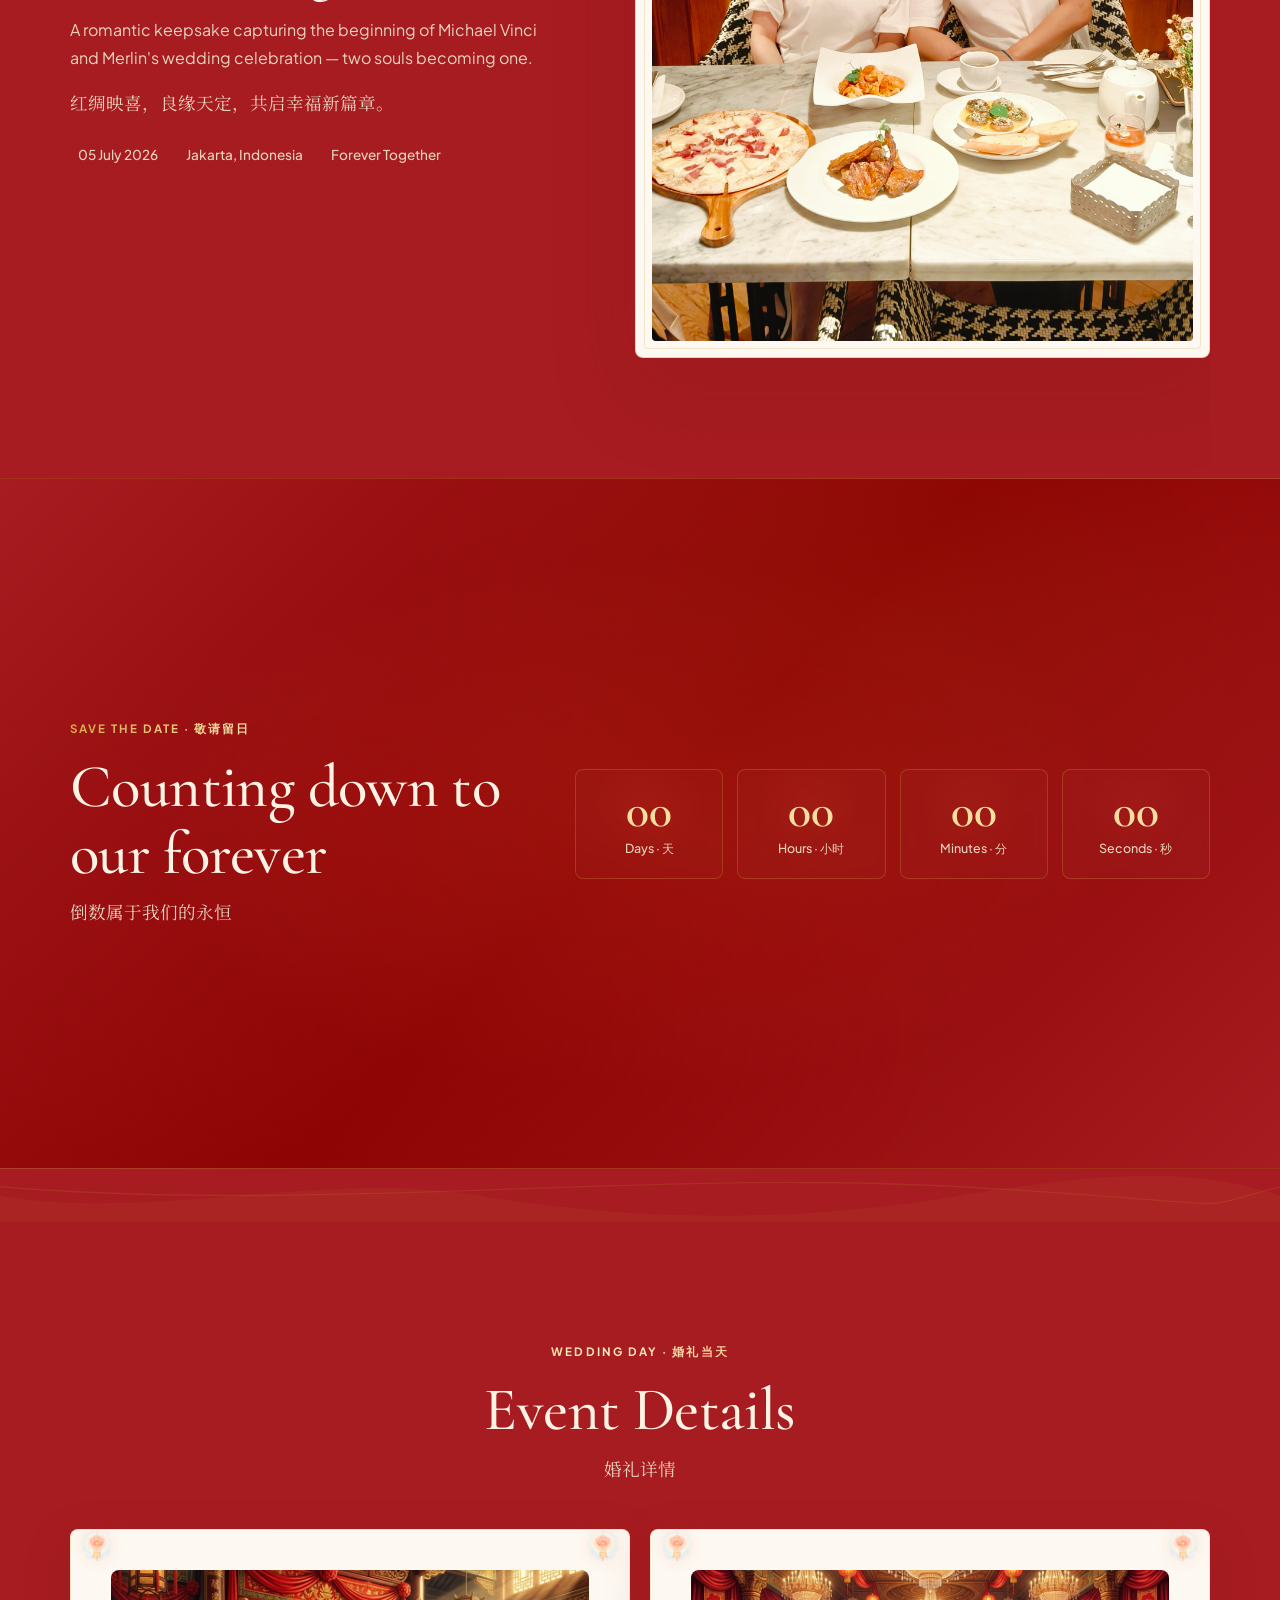
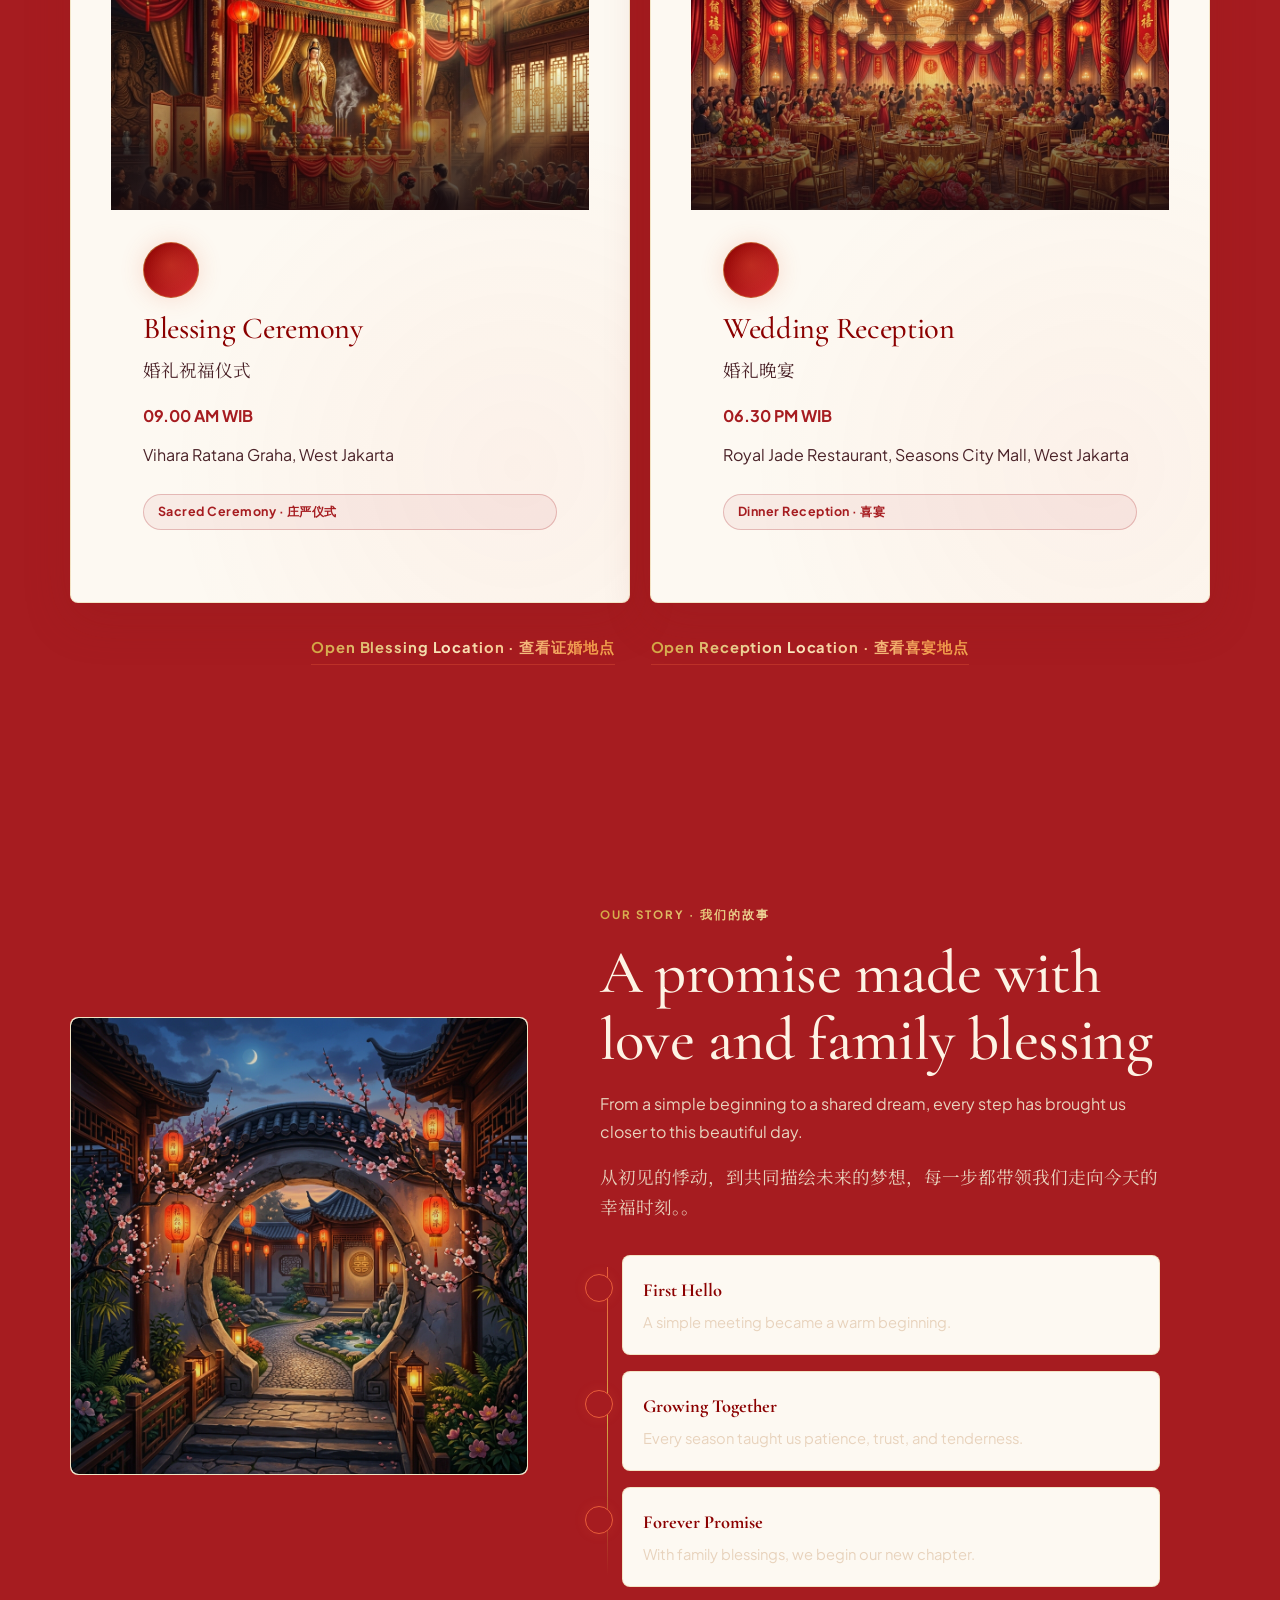
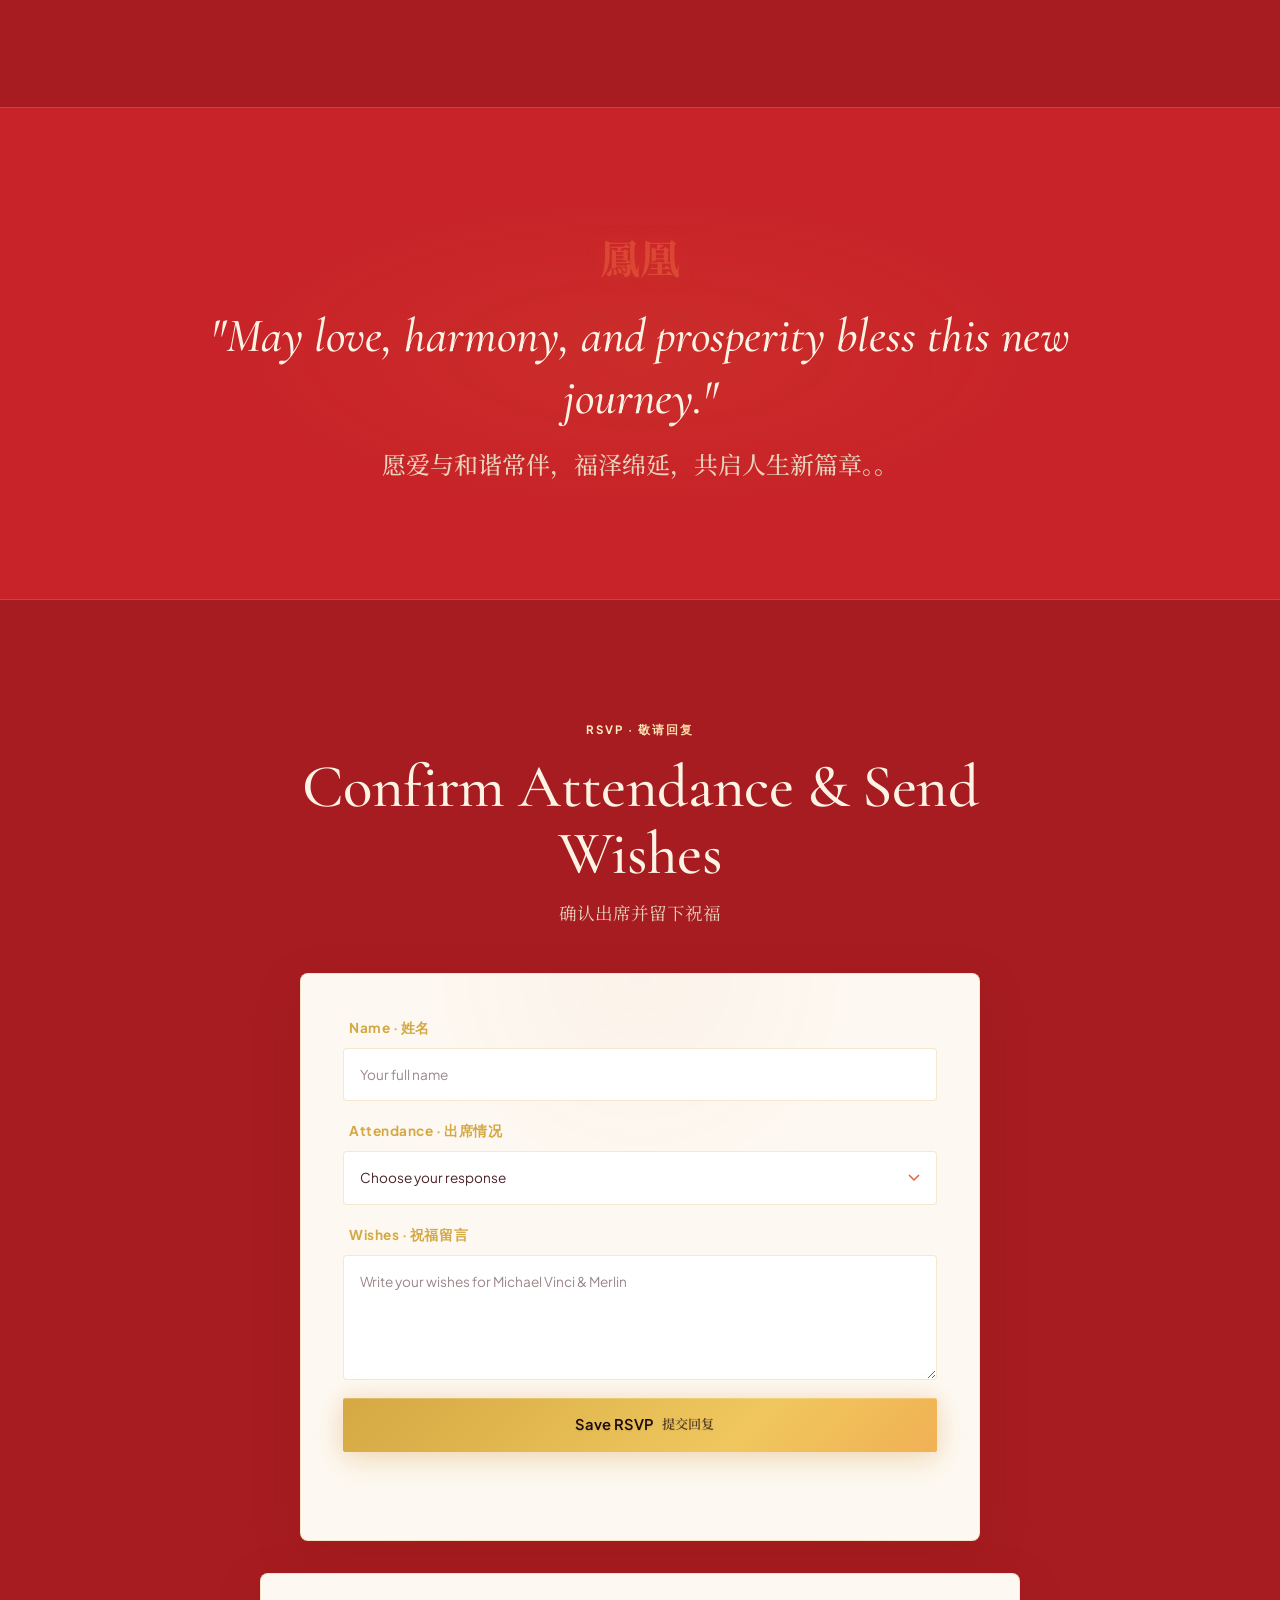
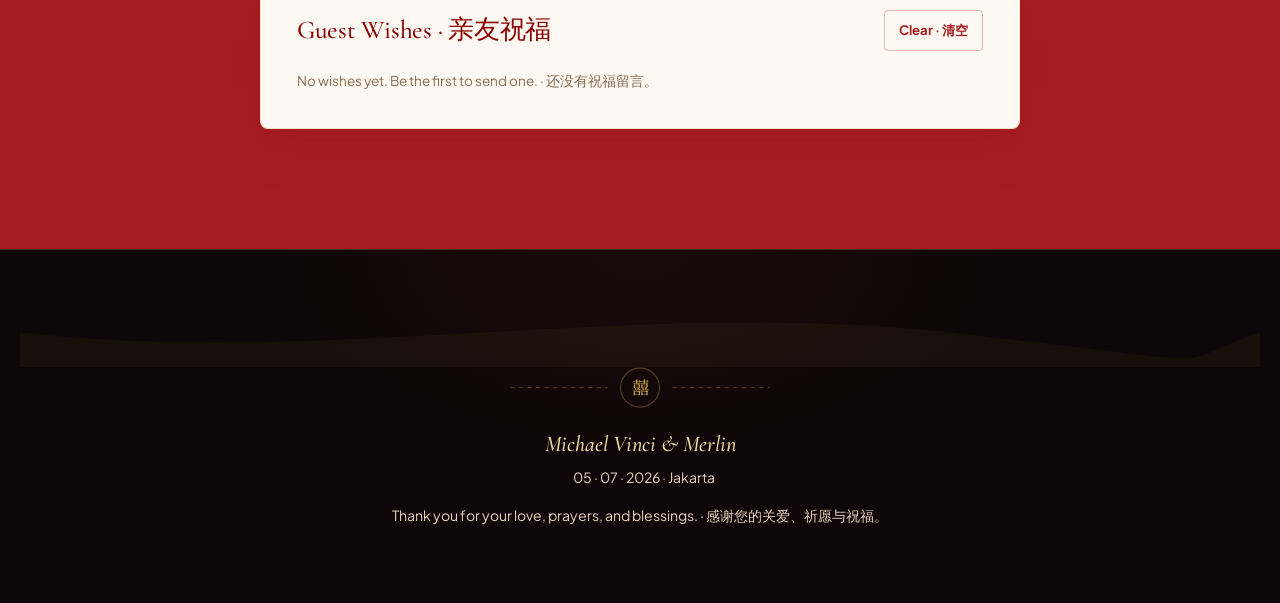
==== commit be715800: "fix: balanced 4-lantern layout (a/b left, c/d right) with proper symmetric positions" ====
--- a/index.html
+++ b/index.html
@@ -75,16 +75,23 @@
     <!-- Hero Background Image -->
     <div class="hero__bg" aria-hidden="true"></div>
 
-    <!-- Over-head Decorative Lanterns -->
-    <div class="lantern lantern--1" aria-hidden="true">
+    <!-- Over-head Decorative Lanterns — 2 left, 2 right -->
+    <div class="lantern lantern--a" aria-hidden="true">
       <div class="lantern__string"></div>
       <img class="lantern__img" src="assets/lantern.png" alt="">
     </div>
-    <div class="lantern lantern--2" aria-hidden="true">
+    <div class="lantern lantern--b" aria-hidden="true">
       <div class="lantern__string"></div>
       <img class="lantern__img" src="assets/lantern.png" alt="">
     </div>
-
+    <div class="lantern lantern--c" aria-hidden="true">
+      <div class="lantern__string"></div>
+      <img class="lantern__img" src="assets/lantern.png" alt="">
+    </div>
+    <div class="lantern lantern--d" aria-hidden="true">
+      <div class="lantern__string"></div>
+      <img class="lantern__img" src="assets/lantern.png" alt="">
+    </div>
 
     <div class="cloud cloud--1" aria-hidden="true"></div>
     <div class="cloud cloud--2" aria-hidden="true"></div>
--- a/styles.css
+++ b/styles.css
@@ -5,66 +5,94 @@
 
 :root {
   /* ── Phoenix Core ── */
-  --phoenix-ember:    #e85d3a;       /* fiery orange ember */
-  --phoenix-flame:    #f2994a;       /* warm flame accent */
-  --phoenix-glow:     #ff6b35;       /* bright fire glow */
+  --phoenix-ember: #e85d3a;
+  /* fiery orange ember */
+  --phoenix-flame: #f2994a;
+  /* warm flame accent */
+  --phoenix-glow: #ff6b35;
+  /* bright fire glow */
 
   /* ── Auspicious Red 朱红 ── */
-  --vermillion:       #d32f2f;       /* traditional cinnabar red */
-  --vermillion-deep:  #8b0000;       /* deep ceremonial red */
-  --vermillion-soft:  #f44336;       /* lighter vermillion */
-  --crimson:          #b71c1c;       /* rich crimson */
+  --vermillion: #d32f2f;
+  /* traditional cinnabar red */
+  --vermillion-deep: #8b0000;
+  /* deep ceremonial red */
+  --vermillion-soft: #f44336;
+  /* lighter vermillion */
+  --crimson: #b71c1c;
+  /* rich crimson */
 
   /* ── Imperial Gold 金 ── */
-  --gold:             #d4a843;       /* core imperial gold */
-  --gold-bright:      #f0c75e;       /* polished gold highlights */
-  --gold-soft:        #f5dfa0;       /* warm gold glow */
-  --gold-pale:        #fcedc4;       /* lightest gold */
+  --gold: #d4a843;
+  /* core imperial gold */
+  --gold-bright: #f0c75e;
+  /* polished gold highlights */
+  --gold-soft: #f5dfa0;
+  /* warm gold glow */
+  --gold-pale: #fcedc4;
+  /* lightest gold */
 
   /* ── Majestic Red & Gold Base ── */
-  --rosewood:         #a61c20;       /* majestic royal red base */
-  --rosewood-mid:     #c82328;       /* mid vibrant red */
-  --rosewood-card:    #fdf9f2;       /* elegant warm ivory card background */
-  --rosewood-warm:    #f7ebd0;       /* soft gold hover state */
+  --rosewood: #a61c20;
+  /* majestic royal red base */
+  --rosewood-mid: #c82328;
+  /* mid vibrant red */
+  --rosewood-card: #fdf9f2;
+  /* elegant warm ivory card background */
+  --rosewood-warm: #f7ebd0;
+  /* soft gold hover state */
 
   /* ── Text & Accents ── */
-  --ivory:            #fdf3e4;       /* warm ivory text */
-  --ivory-muted:      #e0cdb5;       /* softer ivory */
-  --ink:              #fbf7eb;       /* body text */
-  --muted:            #e8d3bd;       /* subtle text on red base */
+  --ivory: #fdf3e4;
+  /* warm ivory text */
+  --ivory-muted: #e0cdb5;
+  /* softer ivory */
+  --ink: #fbf7eb;
+  /* body text */
+  --muted: #e8d3bd;
+  /* subtle text on red base */
 
   /* ── Functional ── */
-  --glass:            rgba(253, 249, 242, 0.88); /* light glassmorphism card */
-  --glass-fire:       rgba(232, 93, 58, 0.08);
+  --glass: rgba(253, 249, 242, 0.88);
+  /* light glassmorphism card */
+  --glass-fire: rgba(232, 93, 58, 0.08);
 
   /* ── Shadows ── */
-  --shadow-sm:        0 4px 16px rgba(139, 26, 26, 0.15);
-  --shadow-md:        0 16px 48px rgba(139, 26, 26, 0.2);
-  --shadow-lg:        0 32px 80px rgba(139, 26, 26, 0.28);
-  --shadow-gold:      0 0 40px rgba(212, 168, 67, 0.22);
-  --shadow-fire:      0 0 50px rgba(232, 93, 58, 0.18);
+  --shadow-sm: 0 4px 16px rgba(139, 26, 26, 0.15);
+  --shadow-md: 0 16px 48px rgba(139, 26, 26, 0.2);
+  --shadow-lg: 0 32px 80px rgba(139, 26, 26, 0.28);
+  --shadow-gold: 0 0 40px rgba(212, 168, 67, 0.22);
+  --shadow-fire: 0 0 50px rgba(232, 93, 58, 0.18);
 
   /* ── Borders ── */
-  --border-gold:      1px solid rgba(212, 168, 67, 0.45);
+  --border-gold: 1px solid rgba(212, 168, 67, 0.45);
   --border-gold-soft: 1px solid rgba(212, 168, 67, 0.25);
   --border-gold-strong: 1px solid rgba(212, 168, 67, 0.7);
-  --border-ember:     1px solid rgba(232, 93, 58, 0.35);
+  --border-ember: 1px solid rgba(232, 93, 58, 0.35);
 
   /* ── Timing ── */
-  --ease-luxury:      cubic-bezier(0.25, 0.46, 0.45, 0.94);
-  --ease-bounce:      cubic-bezier(0.34, 1.56, 0.64, 1);
+  --ease-luxury: cubic-bezier(0.25, 0.46, 0.45, 0.94);
+  --ease-bounce: cubic-bezier(0.34, 1.56, 0.64, 1);
 }
 
 /* ─── Reset ─── */
-*, *::before, *::after { box-sizing: border-box; }
+*,
+*::before,
+*::after {
+  box-sizing: border-box;
+}
 
 html {
   scroll-behavior: smooth;
-  scrollbar-width: none; /* Firefox */
-  -ms-overflow-style: none;  /* IE and Edge */
-}
+  scrollbar-width: none;
+  /* Firefox */
+  -ms-overflow-style: none;
+  /* IE and Edge */
+}
+
 html::-webkit-scrollbar {
-  display: none; /* Chrome, Safari and Opera */
+  display: none;
+  /* Chrome, Safari and Opera */
 }
 
 body {
@@ -78,11 +106,26 @@
   -webkit-font-smoothing: antialiased;
 }
 
-body.cover-open { overflow: hidden; }
-
-a { color: inherit; text-decoration: none; }
-button, input, select, textarea { font: inherit; }
-img { display: block; max-width: 100%; }
+body.cover-open {
+  overflow: hidden;
+}
+
+a {
+  color: inherit;
+  text-decoration: none;
+}
+
+button,
+input,
+select,
+textarea {
+  font: inherit;
+}
+
+img {
+  display: block;
+  max-width: 100%;
+}
 
 /* ═══════════════════════════════════════════════════════════════════
    AMBIENT LAYERS
@@ -138,16 +181,14 @@
 
 /* ─── Gold Shimmer with Fire Tint ─── */
 .gold-shimmer {
-  background: linear-gradient(
-    90deg,
-    var(--gold) 0%,
-    var(--gold-pale) 18%,
-    var(--phoenix-flame) 36%,
-    var(--gold-bright) 52%,
-    var(--gold) 70%,
-    var(--gold-pale) 85%,
-    var(--gold) 100%
-  );
+  background: linear-gradient(90deg,
+      var(--gold) 0%,
+      var(--gold-pale) 18%,
+      var(--phoenix-flame) 36%,
+      var(--gold-bright) 52%,
+      var(--gold) 70%,
+      var(--gold-pale) 85%,
+      var(--gold) 100%);
   background-size: 250% auto;
   -webkit-background-clip: text;
   background-clip: text;
@@ -171,7 +212,9 @@
   font-size: 0.72rem;
 }
 
-h1, h2, h3 {
+h1,
+h2,
+h3 {
   font-family: "Cormorant Garamond", "Times New Roman", serif;
   line-height: 1.1;
   letter-spacing: -0.01em;
@@ -208,7 +251,7 @@
   content: "";
   position: absolute;
   inset: 0;
-  background: linear-gradient(135deg, transparent 35%, rgba(255,255,255,0.18) 50%, transparent 65%);
+  background: linear-gradient(135deg, transparent 35%, rgba(255, 255, 255, 0.18) 50%, transparent 65%);
   background-size: 300% 100%;
   transition: background-position 600ms ease;
 }
@@ -221,14 +264,14 @@
   background: linear-gradient(135deg, var(--gold) 0%, var(--gold-bright) 35%, var(--phoenix-flame) 70%, var(--gold) 100%);
   background-size: 200% auto;
   color: #1a0a0a;
-  box-shadow: 0 8px 32px rgba(212, 168, 67, 0.3), 0 0 20px rgba(232, 93, 58, 0.12), inset 0 1px 0 rgba(255,255,255,0.2);
-  text-shadow: 0 1px 2px rgba(0,0,0,0.1);
+  box-shadow: 0 8px 32px rgba(212, 168, 67, 0.3), 0 0 20px rgba(232, 93, 58, 0.12), inset 0 1px 0 rgba(255, 255, 255, 0.2);
+  text-shadow: 0 1px 2px rgba(0, 0, 0, 0.1);
   animation: btnFireShift 6s ease infinite;
 }
 
 .btn--gold:hover {
   transform: translateY(-3px);
-  box-shadow: 0 14px 44px rgba(212, 168, 67, 0.4), 0 0 36px rgba(232, 93, 58, 0.2), inset 0 1px 0 rgba(255,255,255,0.25);
+  box-shadow: 0 14px 44px rgba(212, 168, 67, 0.4), 0 0 36px rgba(232, 93, 58, 0.2), inset 0 1px 0 rgba(255, 255, 255, 0.25);
 }
 
 .btn--outline {
@@ -315,8 +358,7 @@
   mix-blend-mode: normal;
   opacity: 0.88;
   filter:
-    drop-shadow(0 0 20px rgba(232, 93, 58, 0.45))
-    drop-shadow(0 0 35px rgba(212, 168, 67, 0.25));
+    drop-shadow(0 0 20px rgba(232, 93, 58, 0.45)) drop-shadow(0 0 35px rgba(212, 168, 67, 0.25));
   transition: transform 1200ms cubic-bezier(0.77, 0, 0.175, 1);
 }
 
@@ -347,8 +389,15 @@
 }
 
 @keyframes phoenixPulse {
-  0%   { opacity: 0.25; transform: translate(-50%, -45%) scale(1); }
-  100% { opacity: 0.38; transform: translate(-50%, -45%) scale(1.04); }
+  0% {
+    opacity: 0.25;
+    transform: translate(-50%, -45%) scale(1);
+  }
+
+  100% {
+    opacity: 0.38;
+    transform: translate(-50%, -45%) scale(1.04);
+  }
 }
 
 /* ─── Gate Lanterns ─── */
@@ -362,8 +411,7 @@
   width: clamp(52px, 7vw, 90px);
   pointer-events: none;
   filter:
-    drop-shadow(0 0 20px rgba(232, 93, 58, 0.7))
-    drop-shadow(0 0 50px rgba(212, 168, 67, 0.4));
+    drop-shadow(0 0 20px rgba(232, 93, 58, 0.7)) drop-shadow(0 0 50px rgba(212, 168, 67, 0.4));
 }
 
 .gate__lantern-img {
@@ -374,8 +422,16 @@
   transform-origin: top center;
 }
 
-.gate__lantern--left  { left: clamp(8px, 4vw, 60px); right: auto; }
-.gate__lantern--right { right: clamp(8px, 4vw, 60px); left: auto; }
+.gate__lantern--left {
+  left: clamp(8px, 4vw, 60px);
+  right: auto;
+}
+
+.gate__lantern--right {
+  right: clamp(8px, 4vw, 60px);
+  left: auto;
+}
+
 .gate__lantern--right .gate__lantern-img {
   transform: scaleX(-1);
   animation-delay: 0.7s;
@@ -417,9 +473,17 @@
 
 /* Mobile lantern adjustments */
 @media (max-width: 480px) {
-  .gate__lantern { width: clamp(40px, 12vw, 64px); }
-  .lantern { width: clamp(44px, 12vw, 70px); }
-  .lantern__string { height: clamp(20px, 4vh, 36px); }
+  .gate__lantern {
+    width: clamp(40px, 12vw, 64px);
+  }
+
+  .lantern {
+    width: clamp(44px, 12vw, 70px);
+  }
+
+  .lantern__string {
+    height: clamp(20px, 4vh, 36px);
+  }
 }
 
 
@@ -460,7 +524,10 @@
   text-shadow: 0 0 30px rgba(232, 93, 58, 0.4), 0 0 60px rgba(212, 168, 67, 0.25);
 }
 
-.gate__overline { position: relative; z-index: 1; }
+.gate__overline {
+  position: relative;
+  z-index: 1;
+}
 
 .gate__title {
   position: relative;
@@ -564,7 +631,9 @@
   font-size: 0.9rem;
 }
 
-.music-fab__label { font-size: 0.82rem; }
+.music-fab__label {
+  font-size: 0.82rem;
+}
 
 /* ═══════════════════════════════════════════════════════════════════
    HERO — Phoenix Rising
@@ -586,7 +655,7 @@
 }
 
 /* Push all hero children above the bg layer */
-.hero > *:not(.hero__bg) {
+.hero>*:not(.hero__bg) {
   position: relative;
   z-index: 2;
 }
@@ -677,8 +746,13 @@
   transition: width 300ms var(--ease-luxury);
 }
 
-.nav__links a:hover { color: var(--gold-soft); }
-.nav__links a:hover::after { width: 100%; }
+.nav__links a:hover {
+  color: var(--gold-soft);
+}
+
+.nav__links a:hover::after {
+  width: 100%;
+}
 
 /* ─── Lanterns (Image-based) ─── */
 .lantern {
@@ -690,14 +764,13 @@
   align-items: center;
   width: clamp(56px, 8vw, 100px);
   pointer-events: none;
-  filter: drop-shadow(0 0 24px rgba(232, 93, 58, 0.6))
-          drop-shadow(0 0 48px rgba(212, 168, 67, 0.35));
+  filter: drop-shadow(0 0 24px rgba(232, 93, 58, 0.6)) drop-shadow(0 0 48px rgba(212, 168, 67, 0.35));
 }
 
 .lantern__string {
   width: 1px;
   height: clamp(28px, 5vh, 56px);
-  background: linear-gradient(to bottom, rgba(212,168,67,0.8), rgba(212,168,67,0.1));
+  background: linear-gradient(to bottom, rgba(212, 168, 67, 0.8), rgba(212, 168, 67, 0.1));
 }
 
 .lantern__img {
@@ -708,29 +781,35 @@
   transform-origin: top center;
 }
 
-.lantern--1 { left: 2%; width: clamp(50px, 7vw, 90px); }
-.lantern--1 .lantern__string { height: clamp(25px, 5vh, 50px); }
-.lantern--1 .lantern__img { animation-duration: 3.2s; animation-delay: 0.1s; }
-
-.lantern--2 { right: 2%; width: clamp(50px, 7vw, 90px); }
-.lantern--2 .lantern__string { height: clamp(25px, 5vh, 50px); }
-.lantern--2 .lantern__img { animation-duration: 3.2s; animation-delay: 0.1s; transform: scaleX(-1); }
-
-.lantern--3 { left: 14%; width: clamp(45px, 6.5vw, 80px); }
-.lantern--3 .lantern__string { height: clamp(20px, 4vh, 40px); }
-.lantern--3 .lantern__img { animation-duration: 3.5s; animation-delay: 0.3s; }
-
-.lantern--4 { right: 14%; width: clamp(45px, 6.5vw, 80px); }
-.lantern--4 .lantern__string { height: clamp(20px, 4vh, 40px); }
-.lantern--4 .lantern__img { animation-duration: 3.6s; animation-delay: 0.2s; transform: scaleX(-1); }
-
-.lantern--5 { right: 8%; width: clamp(40px, 6vw, 75px); }
-.lantern--5 .lantern__string { height: clamp(15px, 3vh, 30px); }
-.lantern--5 .lantern__img { animation-duration: 3.4s; animation-delay: 0.6s; transform: scaleX(-1); }
-
-.lantern--6 { right: 2%; width: clamp(50px, 7vw, 90px); }
-.lantern--6 .lantern__string { height: clamp(25px, 5vh, 50px); }
-.lantern--6 .lantern__img { animation-duration: 3.9s; animation-delay: 0.4s; transform: scaleX(-1); }
+/* Left side — outer (a) closer to edge, inner (b) slightly inward */
+.lantern--a {
+  left: 3%;
+  width: clamp(52px, 7.5vw, 92px);
+}
+.lantern--a .lantern__string { height: clamp(30px, 6vh, 60px); }
+.lantern--a .lantern__img { animation-duration: 3.2s; animation-delay: 0s; }
+
+.lantern--b {
+  left: 12%;
+  width: clamp(40px, 5.5vw, 72px);
+}
+.lantern--b .lantern__string { height: clamp(18px, 3.5vh, 38px); }
+.lantern--b .lantern__img { animation-duration: 3.7s; animation-delay: 0.45s; }
+
+/* Right side — mirror of a and b */
+.lantern--c {
+  right: 12%;
+  width: clamp(40px, 5.5vw, 72px);
+}
+.lantern--c .lantern__string { height: clamp(18px, 3.5vh, 38px); }
+.lantern--c .lantern__img { animation-duration: 3.6s; animation-delay: 0.3s; transform: scaleX(-1); }
+
+.lantern--d {
+  right: 3%;
+  width: clamp(52px, 7.5vw, 92px);
+}
+.lantern--d .lantern__string { height: clamp(30px, 6vh, 60px); }
+.lantern--d .lantern__img { animation-duration: 3.4s; animation-delay: 0.15s; transform: scaleX(-1); }
 
 /* ─── Card Decorative Lanterns ─── */
 .card-lantern {
@@ -784,8 +863,17 @@
   filter: blur(24px);
 }
 
-.cloud--1 { top: 15%; left: -5%; animation: cloudDrift 20s ease-in-out infinite alternate; }
-.cloud--2 { bottom: 25%; right: -5%; animation: cloudDrift 25s ease-in-out infinite alternate-reverse; }
+.cloud--1 {
+  top: 15%;
+  left: -5%;
+  animation: cloudDrift 20s ease-in-out infinite alternate;
+}
+
+.cloud--2 {
+  bottom: 25%;
+  right: -5%;
+  animation: cloudDrift 25s ease-in-out infinite alternate-reverse;
+}
 
 /* ─── Hero Content ─── */
 .hero__content {
@@ -1000,7 +1088,9 @@
   box-shadow: var(--shadow-lg), var(--shadow-fire), var(--shadow-gold);
 }
 
-.profile-card:hover::before { opacity: 1; }
+.profile-card:hover::before {
+  opacity: 1;
+}
 
 .profile-card h3 {
   margin: 0 0 6px;
@@ -1062,13 +1152,6 @@
   overflow: hidden;
 }
 
-.portrait img {
-  width: 100%;
-  height: 100%;
-  object-fit: cover;
-  object-position: center;
-}
-
 .profile-card:hover .portrait {
   box-shadow:
     0 0 0 8px rgba(232, 93, 58, 0.12),
@@ -1077,7 +1160,10 @@
 }
 
 /* ─── Double Happiness Emblem — Phoenix fire center ─── */
-.xi-emblem { display: grid; place-items: center; }
+.xi-emblem {
+  display: grid;
+  place-items: center;
+}
 
 .xi-emblem__inner {
   width: clamp(64px, 14vw, 100px);
@@ -1102,7 +1188,9 @@
 /* ═══════════════════════════════════════════════════════════════════
    PREWEDDING
    ═══════════════════════════════════════════════════════════════════ */
-.section--prewed { overflow: hidden; }
+.section--prewed {
+  overflow: hidden;
+}
 
 .prewed-layout {
   display: grid;
@@ -1111,9 +1199,17 @@
   gap: clamp(32px, 6vw, 80px);
 }
 
-.prewed-copy { max-width: 520px; }
-.prewed-copy h2 { color: var(--ivory); }
-.prewed-copy p:not(.overline):not(.cn-sub) { color: var(--muted); }
+.prewed-copy {
+  max-width: 520px;
+}
+
+.prewed-copy h2 {
+  color: var(--ivory);
+}
+
+.prewed-copy p:not(.overline):not(.cn-sub) {
+  color: var(--muted);
+}
 
 .prewed-frame {
   position: relative;
@@ -1253,7 +1349,9 @@
 .event-card::before {
   content: "";
   position: absolute;
-  top: 0; left: 0; right: 0;
+  top: 0;
+  left: 0;
+  right: 0;
   height: 2px;
   background: linear-gradient(90deg, transparent, var(--phoenix-ember), var(--gold), transparent);
   opacity: 0;
@@ -1266,7 +1364,9 @@
   box-shadow: var(--shadow-lg), var(--shadow-fire);
 }
 
-.event-card:hover::before { opacity: 1; }
+.event-card:hover::before {
+  opacity: 1;
+}
 
 .event-card__icon {
   display: grid;
@@ -1293,7 +1393,10 @@
   font-weight: 500;
 }
 
-.event-card p { margin: 0; color: #4a2228; }
+.event-card p {
+  margin: 0;
+  color: #4a2228;
+}
 
 .event-card__time {
   color: var(--rosewood) !important;
@@ -1337,7 +1440,9 @@
   margin: 0;
 }
 
-.map-link:hover { border-color: var(--phoenix-flame); }
+.map-link:hover {
+  border-color: var(--phoenix-flame);
+}
 
 /* ═══════════════════════════════════════════════════════════════════
    STORY SECTION
@@ -1387,9 +1492,17 @@
   text-shadow: 0 0 30px rgba(232, 93, 58, 0.4), 0 0 60px rgba(212, 168, 67, 0.2);
 }
 
-.story-copy { max-width: 560px; }
-.story-copy h2 { color: var(--ivory); }
-.story-copy p:not(.overline):not(.cn-sub) { color: var(--muted); }
+.story-copy {
+  max-width: 560px;
+}
+
+.story-copy h2 {
+  color: var(--ivory);
+}
+
+.story-copy p:not(.overline):not(.cn-sub) {
+  color: var(--muted);
+}
 
 /* ─── Timeline ─── */
 .timeline {
@@ -1403,7 +1516,9 @@
 .timeline::before {
   content: "";
   position: absolute;
-  top: 12px; bottom: 12px; left: 7px;
+  top: 12px;
+  bottom: 12px;
+  left: 7px;
   width: 1px;
   background: linear-gradient(to bottom, var(--phoenix-ember), var(--gold), rgba(212, 168, 67, 0));
 }
@@ -1424,7 +1539,8 @@
 
 .timeline__dot {
   position: absolute;
-  left: -38px; top: 18px;
+  left: -38px;
+  top: 18px;
   display: grid;
   place-items: center;
   width: 28px;
@@ -1534,7 +1650,9 @@
 }
 
 .rsvp-form input::placeholder,
-.rsvp-form textarea::placeholder { color: rgba(74, 34, 40, 0.55); }
+.rsvp-form textarea::placeholder {
+  color: rgba(74, 34, 40, 0.55);
+}
 
 .rsvp-form input:focus,
 .rsvp-form select:focus,
@@ -1609,7 +1727,10 @@
   border-color: var(--vermillion);
 }
 
-.wishes-list { display: grid; gap: 12px; }
+.wishes-list {
+  display: grid;
+  gap: 12px;
+}
 
 .wish-card {
   padding: 18px;
@@ -1620,7 +1741,9 @@
   transition: background 200ms ease;
 }
 
-.wish-card:hover { background: rgba(139, 26, 26, 0.06); }
+.wish-card:hover {
+  background: rgba(139, 26, 26, 0.06);
+}
 
 .wish-card div {
   display: flex;
@@ -1630,15 +1753,24 @@
   margin-bottom: 8px;
 }
 
-.wish-card strong { color: var(--vermillion-deep); }
+.wish-card strong {
+  color: var(--vermillion-deep);
+}
 
 .wish-card span,
-.empty-wishes { color: #8a6c55; font-size: 0.85rem; }
+.empty-wishes {
+  color: #8a6c55;
+  font-size: 0.85rem;
+}
 
 .wish-card p,
-.empty-wishes { margin: 0; }
-
-.wish-card p { color: #4a2228; }
+.empty-wishes {
+  margin: 0;
+}
+
+.wish-card p {
+  color: #4a2228;
+}
 
 /* ─── Reveal Animation ─── */
 .reveal-target {
@@ -1732,7 +1864,10 @@
 }
 
 .sender-form,
-.sender-result { display: grid; gap: 16px; }
+.sender-result {
+  display: grid;
+  gap: 16px;
+}
 
 .sender-form label,
 .sender-result label {
@@ -1756,7 +1891,10 @@
   transition: all 300ms ease;
 }
 
-.sender-result textarea { resize: vertical; line-height: 1.65; }
+.sender-result textarea {
+  resize: vertical;
+  line-height: 1.65;
+}
 
 .sender-form input:focus,
 .sender-result input:focus,
@@ -1779,7 +1917,9 @@
   flex-wrap: wrap;
 }
 
-.generated-actions .btn { min-height: 44px; }
+.generated-actions .btn {
+  min-height: 44px;
+}
 
 /* ═══════════════════════════════════════════════════════════════════
    RESPONSIVE
@@ -1790,16 +1930,46 @@
     padding-inline: 20px;
   }
 
-  .nav { align-items: flex-start; }
-  .nav__links { flex-wrap: wrap; justify-content: flex-end; max-width: 220px; }
-
-  .lantern { opacity: 0.8; }
-  .lantern--1 { left: 4px; width: clamp(36px, 10vw, 54px); }
-  .lantern--1 .lantern__string { height: 18px; }
-  .lantern--2 { right: 4px; width: clamp(36px, 10vw, 54px); }
-  .lantern--2 .lantern__string { height: 18px; }
-
-  .date-ribbon { grid-template-columns: 1fr; gap: 4px; }
+  .nav {
+    align-items: flex-start;
+  }
+
+  .nav__links {
+    flex-wrap: wrap;
+    justify-content: flex-end;
+    max-width: 220px;
+  }
+
+  .lantern {
+    opacity: 0.8;
+  }
+
+
+  .lantern--a {
+    left: 4px;
+    width: clamp(36px, 10vw, 54px);
+  }
+  .lantern--a .lantern__string { height: 18px; }
+
+  .lantern--b {
+    display: none; /* hide inner lanterns on very small screens */
+  }
+
+  .lantern--c {
+    display: none;
+  }
+
+  .lantern--d {
+    right: 4px;
+    width: clamp(36px, 10vw, 54px);
+  }
+  .lantern--d .lantern__string { height: 18px; }
+
+
+  .date-ribbon {
+    grid-template-columns: 1fr;
+    gap: 4px;
+  }
 
   .couple-grid,
   .prewed-layout,
@@ -1809,16 +1979,36 @@
     grid-template-columns: 1fr;
   }
 
-  .xi-emblem__inner { margin: 0 auto; }
-  .countdown { grid-template-columns: repeat(2, minmax(0, 1fr)); }
-  .countdown__cell { min-height: 96px; }
-  .story-visual { min-height: 300px; }
+  .xi-emblem__inner {
+    margin: 0 auto;
+  }
+
+  .countdown {
+    grid-template-columns: repeat(2, minmax(0, 1fr));
+  }
+
+  .countdown__cell {
+    min-height: 96px;
+  }
+
+  .story-visual {
+    min-height: 300px;
+  }
 }
 
 @media (max-width: 420px) {
-  .nav__links { gap: 8px 14px; font-size: 0.75rem; }
-  .hero__actions { display: grid; }
-  .btn { width: 100%; }
+  .nav__links {
+    gap: 8px 14px;
+    font-size: 0.75rem;
+  }
+
+  .hero__actions {
+    display: grid;
+  }
+
+  .btn {
+    width: 100%;
+  }
 
   .wishes-panel__header,
   .wish-card div {
@@ -1826,76 +2016,164 @@
     flex-direction: column;
   }
 
-  .clear-wishes { width: 100%; }
-  .generated-actions { display: grid; }
-  .countdown { gap: 8px; }
+  .clear-wishes {
+    width: 100%;
+  }
+
+  .generated-actions {
+    display: grid;
+  }
+
+  .countdown {
+    gap: 8px;
+  }
 }
 
 /* ═══════════════════════════════════════════════════════════════════
    KEYFRAMES
    ═══════════════════════════════════════════════════════════════════ */
 @keyframes shimmer {
-  0%   { background-position: -250% center; }
-  100% { background-position: 250% center; }
+  0% {
+    background-position: -250% center;
+  }
+
+  100% {
+    background-position: 250% center;
+  }
 }
 
 @keyframes btnFireShift {
-  0%   { background-position: 0% center; }
-  50%  { background-position: 100% center; }
-  100% { background-position: 0% center; }
+  0% {
+    background-position: 0% center;
+  }
+
+  50% {
+    background-position: 100% center;
+  }
+
+  100% {
+    background-position: 0% center;
+  }
 }
 
 @keyframes petalFall {
-  0%   { opacity: 0; transform: translate3d(0, -8vh, 0) rotate(0deg) scale(0.8); }
-  8%   { opacity: 1; }
-  85%  { opacity: 0.5; }
-  100% { opacity: 0; transform: translate3d(var(--drift), 110vh, 0) rotate(540deg) scale(0.3); }
+  0% {
+    opacity: 0;
+    transform: translate3d(0, -8vh, 0) rotate(0deg) scale(0.8);
+  }
+
+  8% {
+    opacity: 1;
+  }
+
+  85% {
+    opacity: 0.5;
+  }
+
+  100% {
+    opacity: 0;
+    transform: translate3d(var(--drift), 110vh, 0) rotate(540deg) scale(0.3);
+  }
 }
 
 @keyframes musicPulse {
-  from { transform: scale(1); }
-  to   { transform: scale(1.15); }
+  from {
+    transform: scale(1);
+  }
+
+  to {
+    transform: scale(1.15);
+  }
 }
 
 @keyframes gateFloat {
-  from { transform: translateY(0); }
-  to   { transform: translateY(-14px); }
+  from {
+    transform: translateY(0);
+  }
+
+  to {
+    transform: translateY(-14px);
+  }
 }
 
 @keyframes gateRingSpin {
-  from { transform: rotate(0deg); }
-  to   { transform: rotate(360deg); }
+  from {
+    transform: rotate(0deg);
+  }
+
+  to {
+    transform: rotate(360deg);
+  }
 }
 
 @keyframes heroLift {
-  from { opacity: 0; transform: translateY(30px); }
-  to   { opacity: 1; transform: translateY(0); }
+  from {
+    opacity: 0;
+    transform: translateY(30px);
+  }
+
+  to {
+    opacity: 1;
+    transform: translateY(0);
+  }
 }
 
 @keyframes lanternSway {
-  from { transform: rotate(-3deg); }
-  to   { transform: rotate(3deg); }
+  from {
+    transform: rotate(-3deg);
+  }
+
+  to {
+    transform: rotate(3deg);
+  }
 }
 
 @keyframes scrollDot {
-  0%   { opacity: 0; transform: translate(-50%, 0); }
-  40%  { opacity: 1; }
-  100% { opacity: 0; transform: translate(-50%, 22px); }
+  0% {
+    opacity: 0;
+    transform: translate(-50%, 0);
+  }
+
+  40% {
+    opacity: 1;
+  }
+
+  100% {
+    opacity: 0;
+    transform: translate(-50%, 22px);
+  }
 }
 
 @keyframes cloudDrift {
-  0%   { transform: translateX(0); }
-  100% { transform: translateX(60px); }
+  0% {
+    transform: translateX(0);
+  }
+
+  100% {
+    transform: translateX(60px);
+  }
 }
 
 @keyframes xiPulse {
-  0%, 100% { box-shadow: var(--shadow-md), 0 0 40px rgba(232, 93, 58, 0.1), 0 0 60px rgba(212, 168, 67, 0.06); }
-  50%      { box-shadow: var(--shadow-md), 0 0 60px rgba(232, 93, 58, 0.2), 0 0 80px rgba(212, 168, 67, 0.12); }
+
+  0%,
+  100% {
+    box-shadow: var(--shadow-md), 0 0 40px rgba(232, 93, 58, 0.1), 0 0 60px rgba(212, 168, 67, 0.06);
+  }
+
+  50% {
+    box-shadow: var(--shadow-md), 0 0 60px rgba(232, 93, 58, 0.2), 0 0 80px rgba(212, 168, 67, 0.12);
+  }
 }
 
 @keyframes moonGateGlow {
-  0%   { box-shadow: 0 0 40px rgba(232, 93, 58, 0.1), 0 0 60px rgba(212, 168, 67, 0.06), inset 0 0 30px rgba(232, 93, 58, 0.08); }
-  100% { box-shadow: 0 0 80px rgba(232, 93, 58, 0.22), 0 0 100px rgba(212, 168, 67, 0.12), inset 0 0 50px rgba(232, 93, 58, 0.15); }
+  0% {
+    box-shadow: 0 0 40px rgba(232, 93, 58, 0.1), 0 0 60px rgba(212, 168, 67, 0.06), inset 0 0 30px rgba(232, 93, 58, 0.08);
+  }
+
+  100% {
+    box-shadow: 0 0 80px rgba(232, 93, 58, 0.22), 0 0 100px rgba(212, 168, 67, 0.12), inset 0 0 50px rgba(232, 93, 58, 0.15);
+  }
 }
 
 /* ═══════════════════════════════════════════════════════════════════
@@ -1924,7 +2202,7 @@
   width: 100%;
   height: 100%;
   object-fit: cover;
-  object-position: top center;
+  object-position: center 15%;
   border-radius: 50%;
   transition: transform 600ms var(--ease-luxury);
 }
@@ -1982,8 +2260,8 @@
   position: absolute;
   inset: 0;
   background: linear-gradient(to bottom,
-    transparent 40%,
-    rgba(26, 12, 14, 0.85) 100%);
+      transparent 40%,
+      rgba(26, 12, 14, 0.85) 100%);
 }
 
 .event-card__body {
@@ -1993,14 +2271,18 @@
   flex-direction: column;
 }
 
-.event-card__body p { margin: 6px 0; }
+.event-card__body p {
+  margin: 6px 0;
+}
 
 .event-card__icon {
   margin-bottom: 14px;
   font-size: 1.6rem;
 }
 
-.event-card__body h3 { margin: 0 0 4px; }
+.event-card__body h3 {
+  margin: 0 0 4px;
+}
 
 /* ═══════════════════════════════════════════════════════════════════
    STORY VISUAL — PHOTO
@@ -2078,7 +2360,9 @@
   transition: opacity 300ms ease;
 }
 
-.nav__links a:hover i { opacity: 1; }
+.nav__links a:hover i {
+  opacity: 1;
+}
 
 /* ═══════════════════════════════════════════════════════════════════
    ICON NORMALIZATION (Phosphor Icons)
@@ -2161,7 +2445,9 @@
   font-size: 0.88rem;
 }
 
-.footer__date i { color: var(--phoenix-ember); }
+.footer__date i {
+  color: var(--phoenix-ember);
+}
 
 .footer__socials {
   display: flex;
@@ -2177,40 +2463,84 @@
   animation: footerPulse 3s ease-in-out infinite;
 }
 
-.footer__socials span:nth-child(2) { animation-delay: 1s; }
-.footer__socials span:nth-child(3) { animation-delay: 2s; }
+.footer__socials span:nth-child(2) {
+  animation-delay: 1s;
+}
+
+.footer__socials span:nth-child(3) {
+  animation-delay: 2s;
+}
 
 @keyframes footerPulse {
-  0%, 100% { opacity: 0.35; transform: scale(1); }
-  50%       { opacity: 0.65; transform: scale(1.18); }
+
+  0%,
+  100% {
+    opacity: 0.35;
+    transform: scale(1);
+  }
+
+  50% {
+    opacity: 0.65;
+    transform: scale(1.18);
+  }
 }
 
 /* ─── Responsive adjustments for new elements ─── */
 @media (max-width: 768px) {
-  .event-card__image { height: clamp(140px, 35vw, 200px); }
-  .prewed-stats { flex-direction: column; gap: 8px; }
-  .story-visual { min-height: 260px; overflow: hidden; border-radius: 8px; }
-  .story-visual__img { min-height: 260px; }
+  .event-card__image {
+    height: clamp(140px, 35vw, 200px);
+  }
+
+  .prewed-stats {
+    flex-direction: column;
+    gap: 8px;
+  }
+
+  .story-visual {
+    min-height: 260px;
+    overflow: hidden;
+    border-radius: 8px;
+  }
+
+  .story-visual__img {
+    min-height: 260px;
+  }
 
   /* Mobile lantern & spacing adjustments to prevent overlaps */
   .gate__lantern {
     top: -5px;
     width: 38px;
   }
-  .gate__lantern--left { left: 8px; right: auto; }
-  .gate__lantern--right { right: 8px; left: auto; }
-  
+
+  .gate__lantern--left {
+    left: 8px;
+    right: auto;
+  }
+
+  .gate__lantern--right {
+    right: 8px;
+    left: auto;
+  }
+
   .gate__content {
     padding-inline: 40px;
   }
-  
+
   .lantern {
     top: -10px;
     width: 36px;
   }
-  .lantern--left { left: 8px; right: auto; }
-  .lantern--right { right: 8px; left: auto; }
-  
+
+  .lantern--left {
+    left: 8px;
+    right: auto;
+  }
+
+  .lantern--right {
+    right: 8px;
+    left: auto;
+  }
+
   .nav {
     padding-inline: 44px;
   }
@@ -2218,7 +2548,10 @@
 
 /* ─── Accessibility ─── */
 @media (prefers-reduced-motion: reduce) {
-  *, *::before, *::after {
+
+  *,
+  *::before,
+  *::after {
     scroll-behavior: auto !important;
     animation-duration: 1ms !important;
     animation-iteration-count: 1 !important;
@@ -2226,11 +2559,12 @@
   }
 
   .floating-romance,
-  #golden-particles { display: none; }
+  #golden-particles {
+    display: none;
+  }
 
   .gold-shimmer {
     animation: none;
     -webkit-text-fill-color: var(--gold);
   }
-}
-
+}
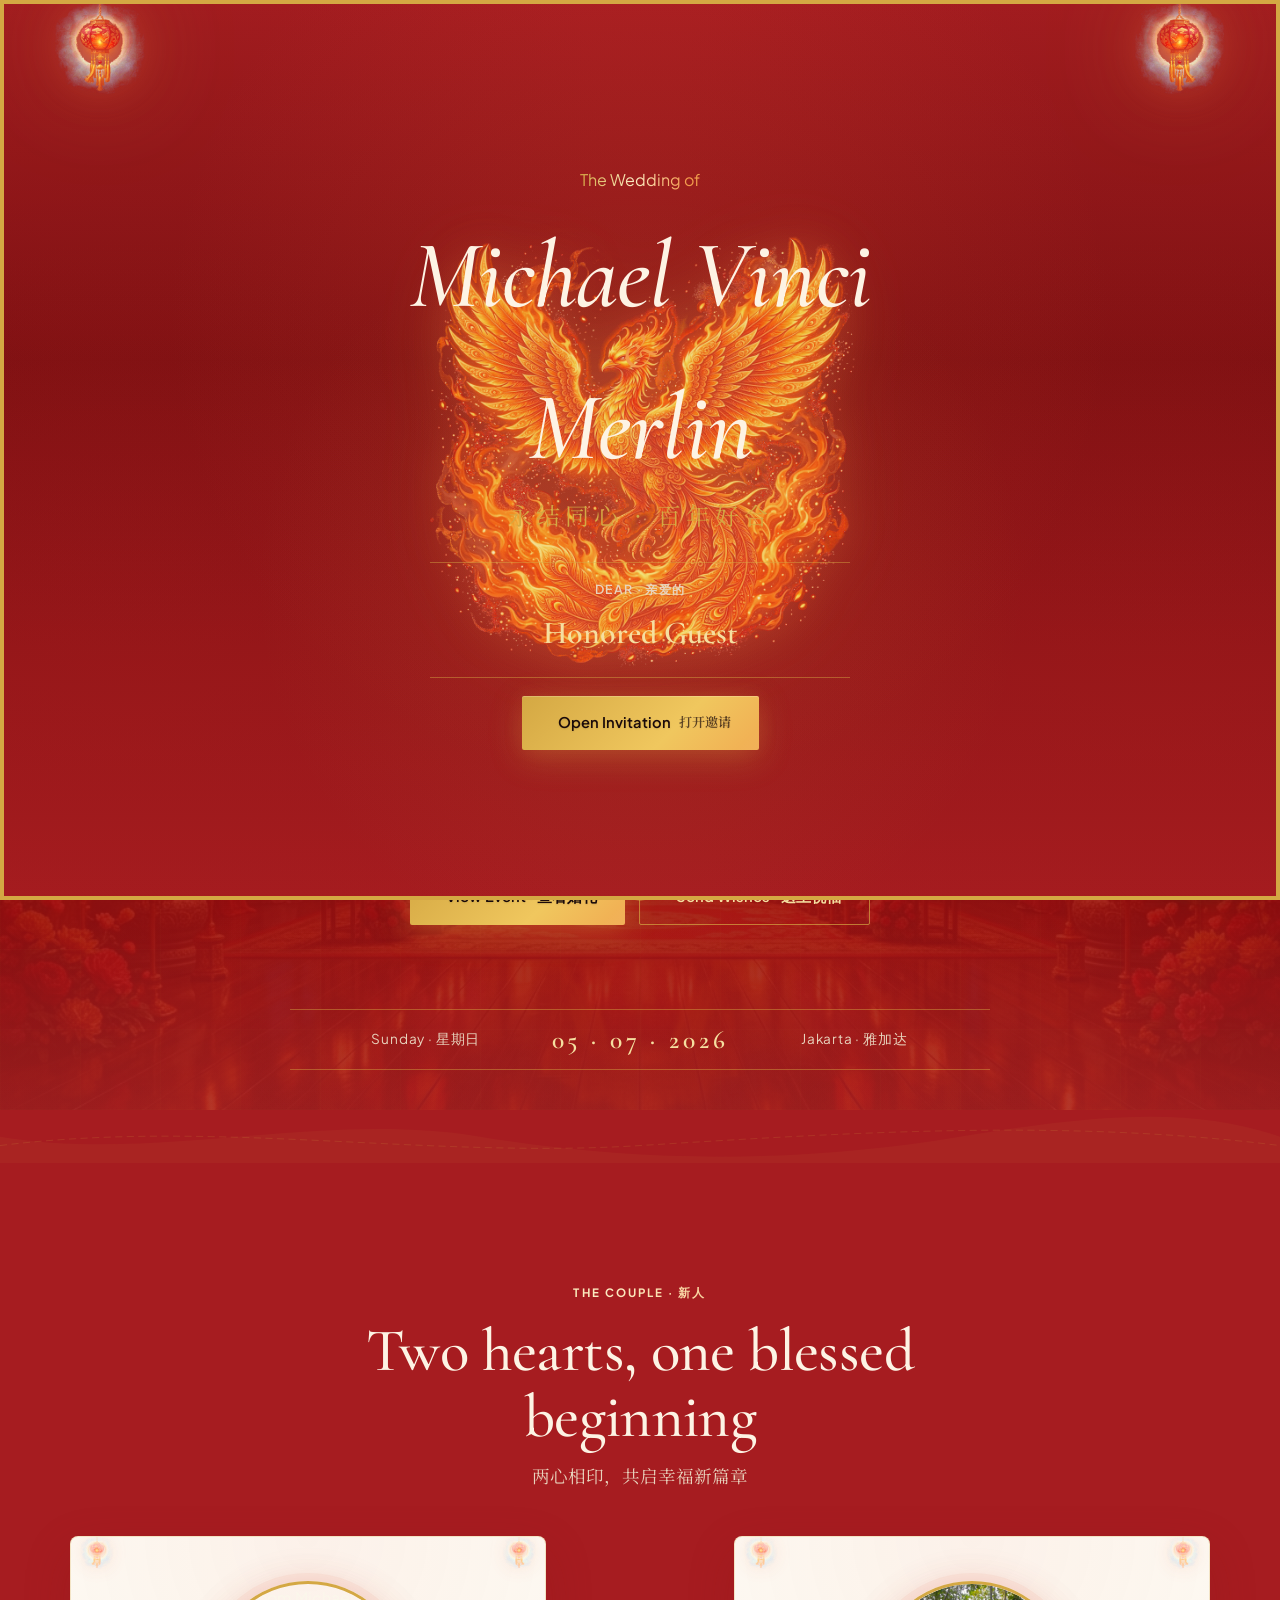
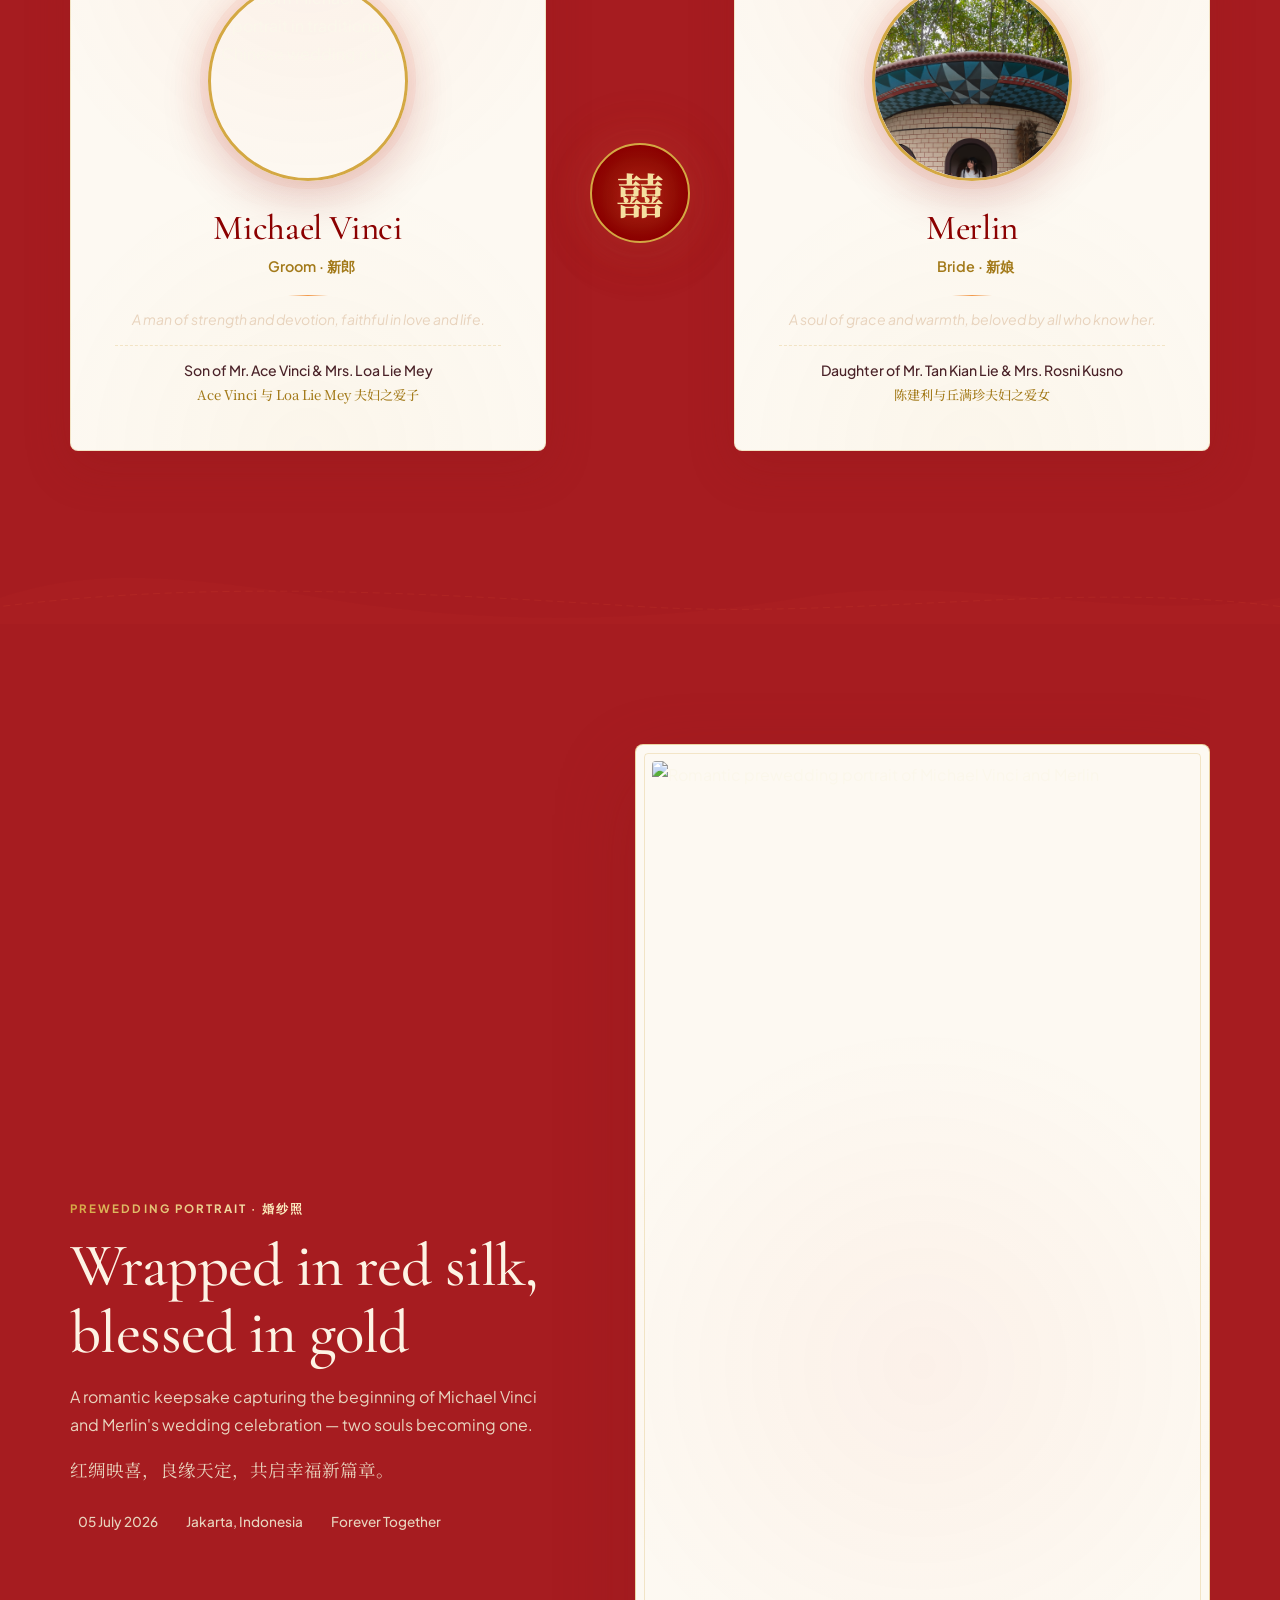
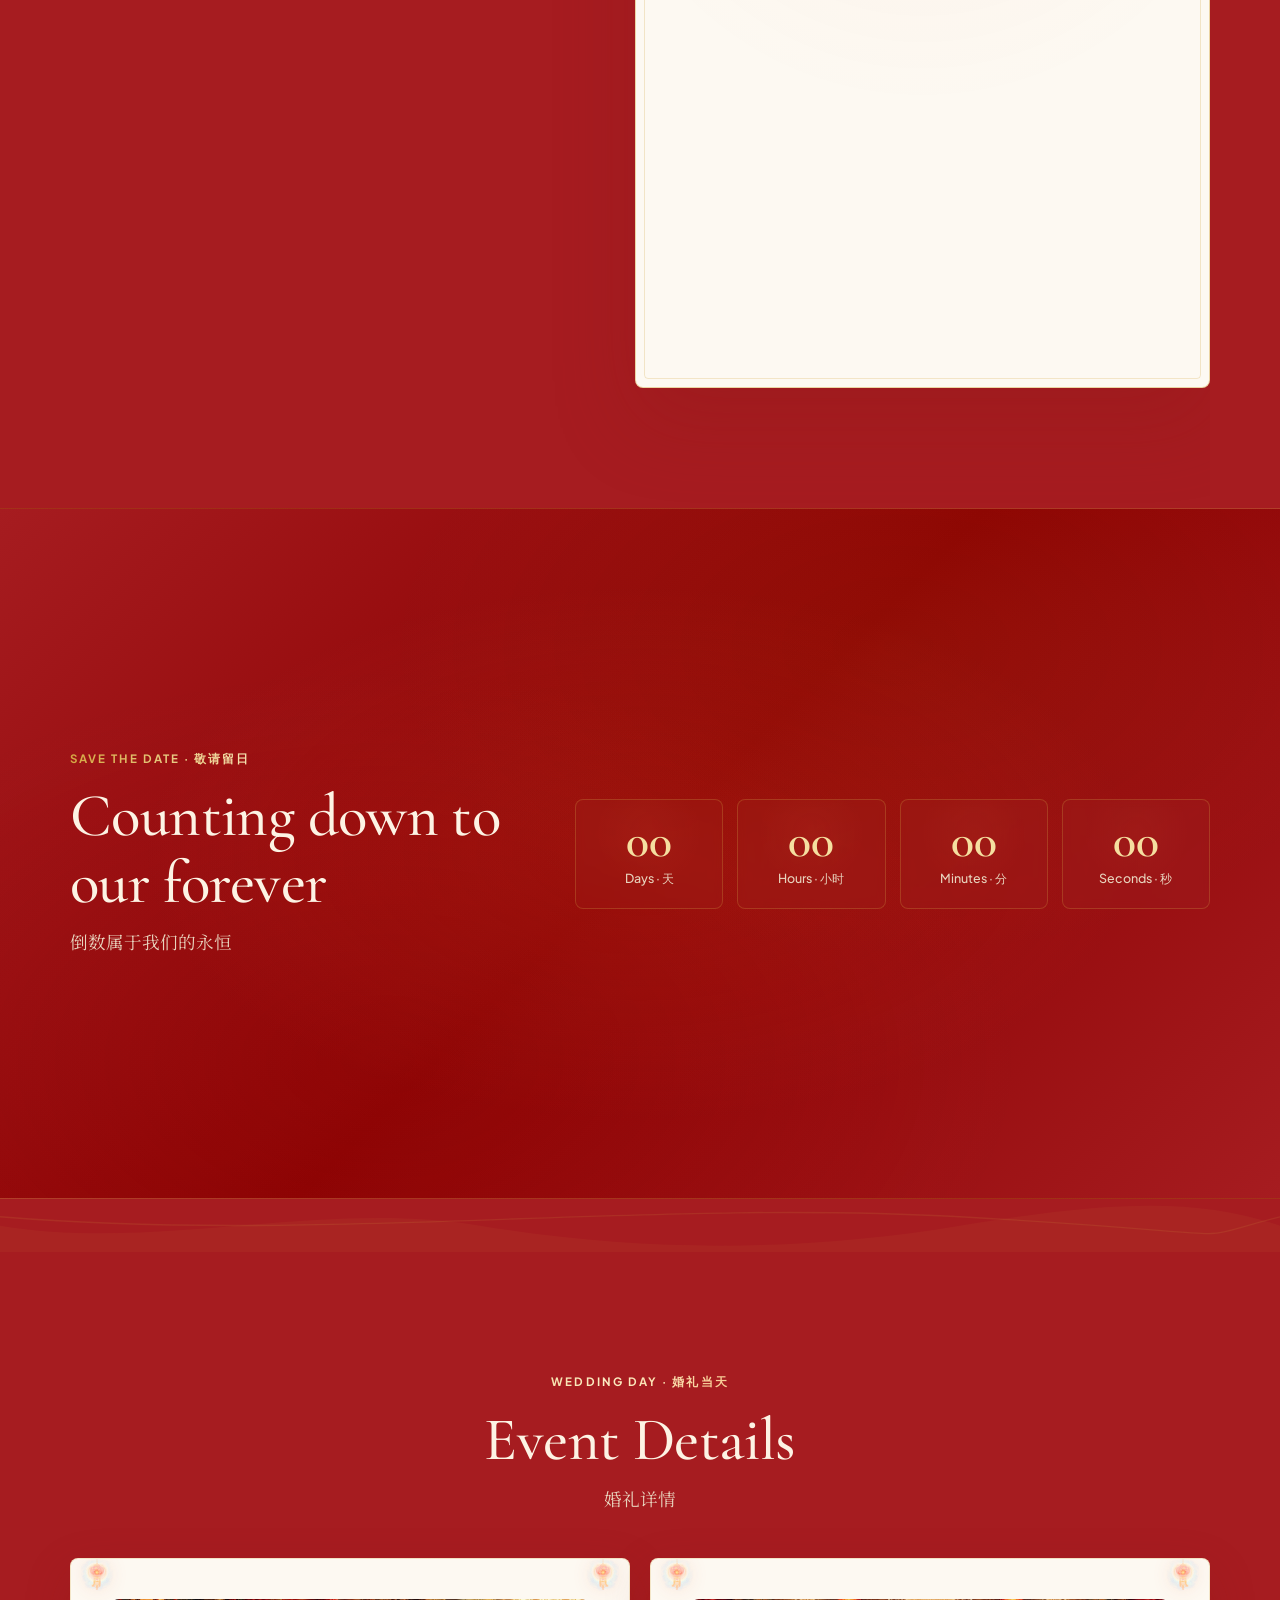
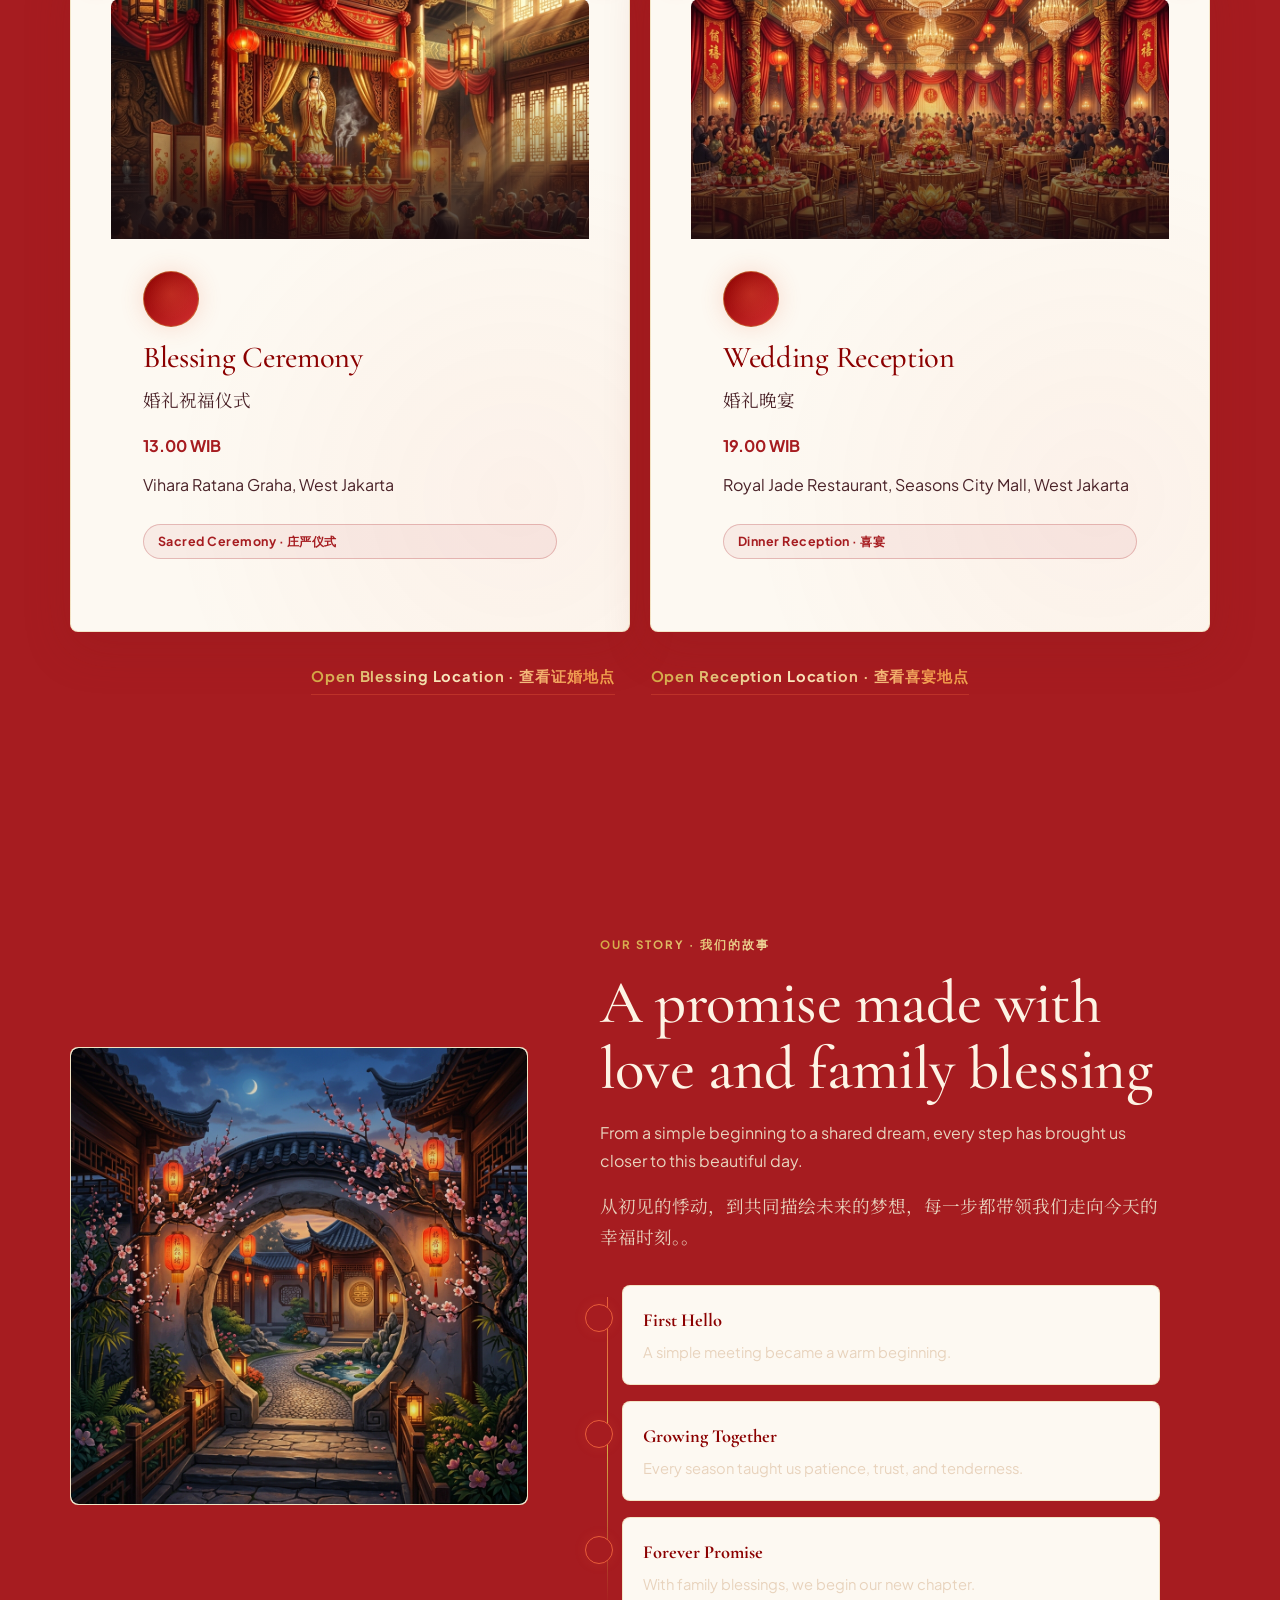
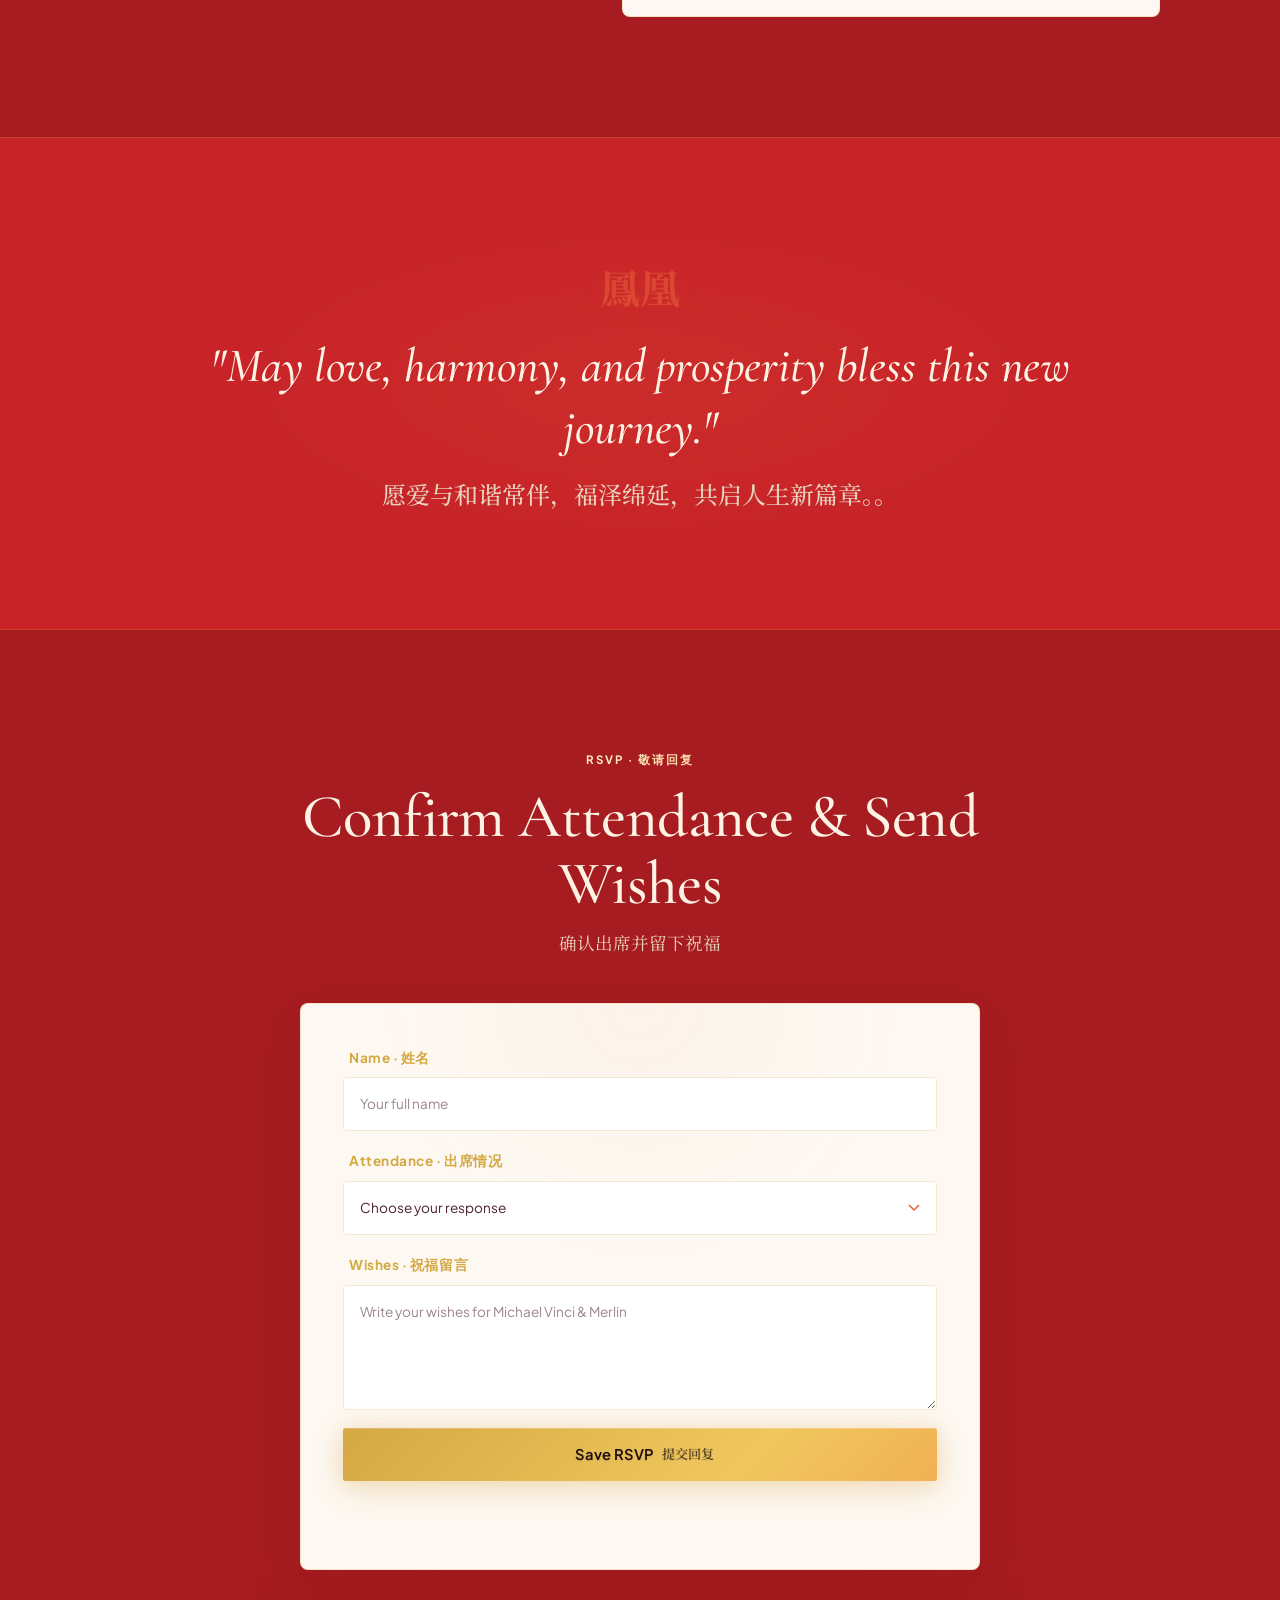
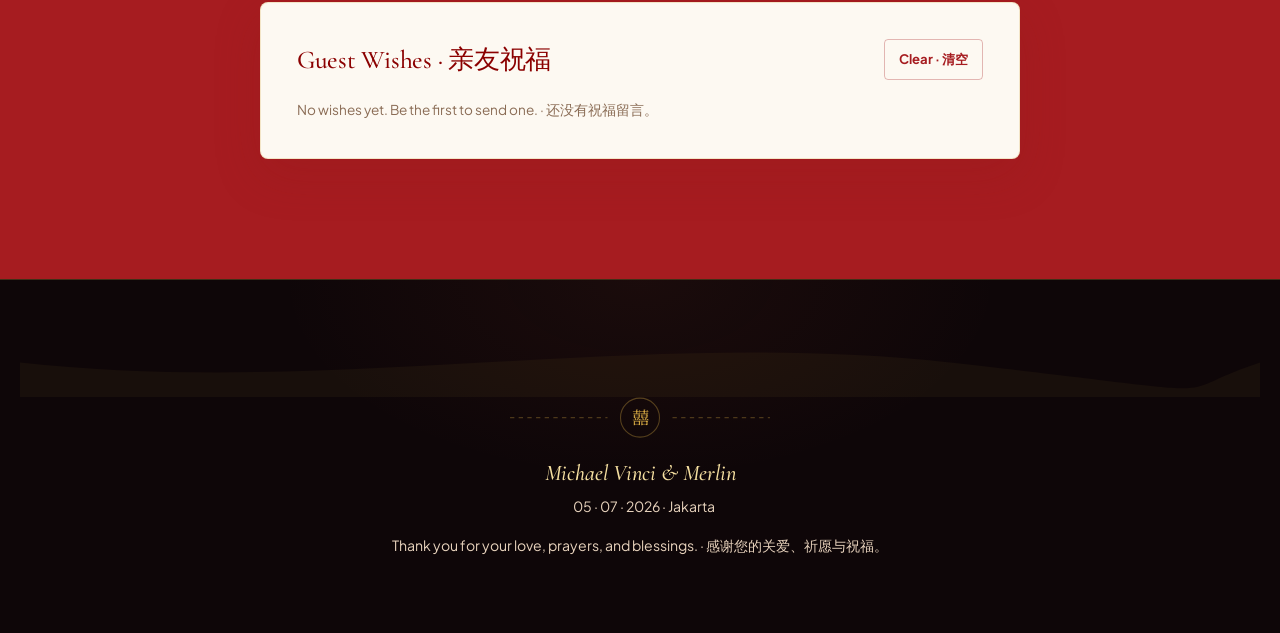
==== commit 223f9087: "fix: update event times to 13.00 WIB blessing and 19.00 WIB reception" ====
--- a/index.html
+++ b/index.html
@@ -300,7 +300,7 @@
             <div class="event-card__icon" aria-hidden="true"><i class="ph-fill ph-hands-praying"></i></div>
             <h3>Blessing Ceremony</h3>
             <p class="cn-sub">婚礼祝福仪式</p>
-            <p class="event-card__time"><i class="ph-fill ph-clock"></i> 09.00 AM WIB</p>
+            <p class="event-card__time"><i class="ph-fill ph-clock"></i> 13.00 WIB</p>
             <p><i class="ph ph-map-pin"></i> Vihara Ratana Graha, West Jakarta</p>
             <span class="event-card__tag">Sacred Ceremony · 庄严仪式</span>
           </div>
@@ -317,7 +317,7 @@
             <div class="event-card__icon" aria-hidden="true"><i class="ph-fill ph-champagne"></i></div>
             <h3>Wedding Reception</h3>
             <p class="cn-sub">婚礼晚宴</p>
-            <p class="event-card__time"><i class="ph-fill ph-clock"></i> 06.30 PM WIB</p>
+            <p class="event-card__time"><i class="ph-fill ph-clock"></i> 19.00 WIB</p>
             <p><i class="ph ph-map-pin"></i> Royal Jade Restaurant, Seasons City Mall, West Jakarta</p>
             <span class="event-card__tag">Dinner Reception · 喜宴</span>
           </div>
--- a/styles.css
+++ b/styles.css
@@ -654,8 +654,8 @@
     linear-gradient(180deg, #7d0f11 0%, var(--rosewood-mid) 30%, var(--vermillion-deep) 60%, var(--rosewood) 100%);
 }
 
-/* Push all hero children above the bg layer */
-.hero>*:not(.hero__bg) {
+/* Push all hero children above the bg layer, but NOT lanterns (they need position:absolute) */
+.hero > *:not(.hero__bg):not(.lantern) {
   position: relative;
   z-index: 2;
 }
@@ -1223,7 +1223,8 @@
   box-shadow: var(--shadow-lg);
   overflow: hidden;
   transition: all 400ms var(--ease-luxury);
-  aspect-ratio: 4 / 5;
+  /* No fixed aspect-ratio — let each photo determine the frame height */
+  min-height: 320px;
 }
 
 .prewed-frame::before {
@@ -1241,12 +1242,16 @@
   box-shadow: var(--shadow-lg), var(--shadow-fire);
 }
 
+/* All slides stacked via CSS grid — only .active is visible */
+.prewed-frame {
+  display: grid;
+}
+
 .prewed-frame img {
-  position: absolute;
-  inset: 16px;
-  width: calc(100% - 32px);
-  height: calc(100% - 32px);
-  object-fit: cover;
+  grid-area: 1 / 1;          /* all images occupy the same cell */
+  width: 100%;
+  height: auto;
+  object-fit: contain;       /* full picture — no cropping */
   border-radius: 4px;
   opacity: 0;
   transition: opacity 1200ms ease-in-out;
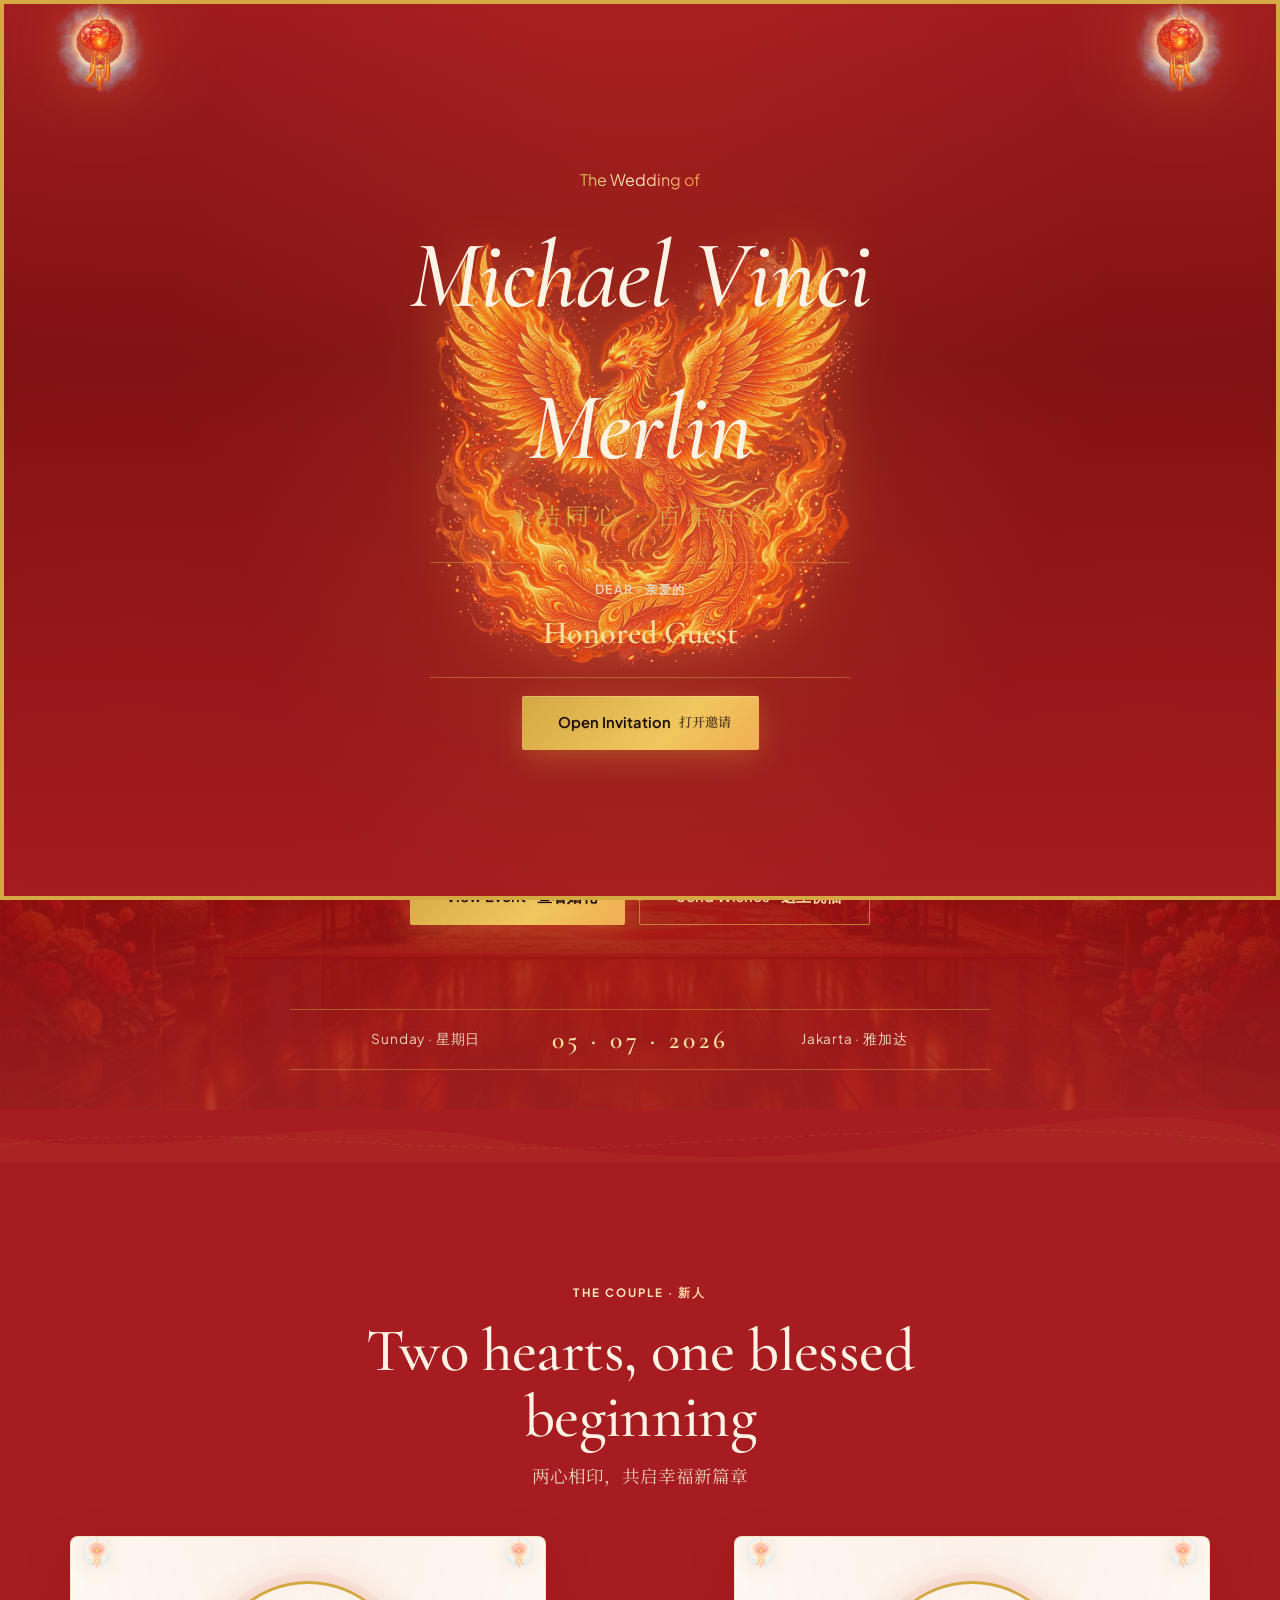
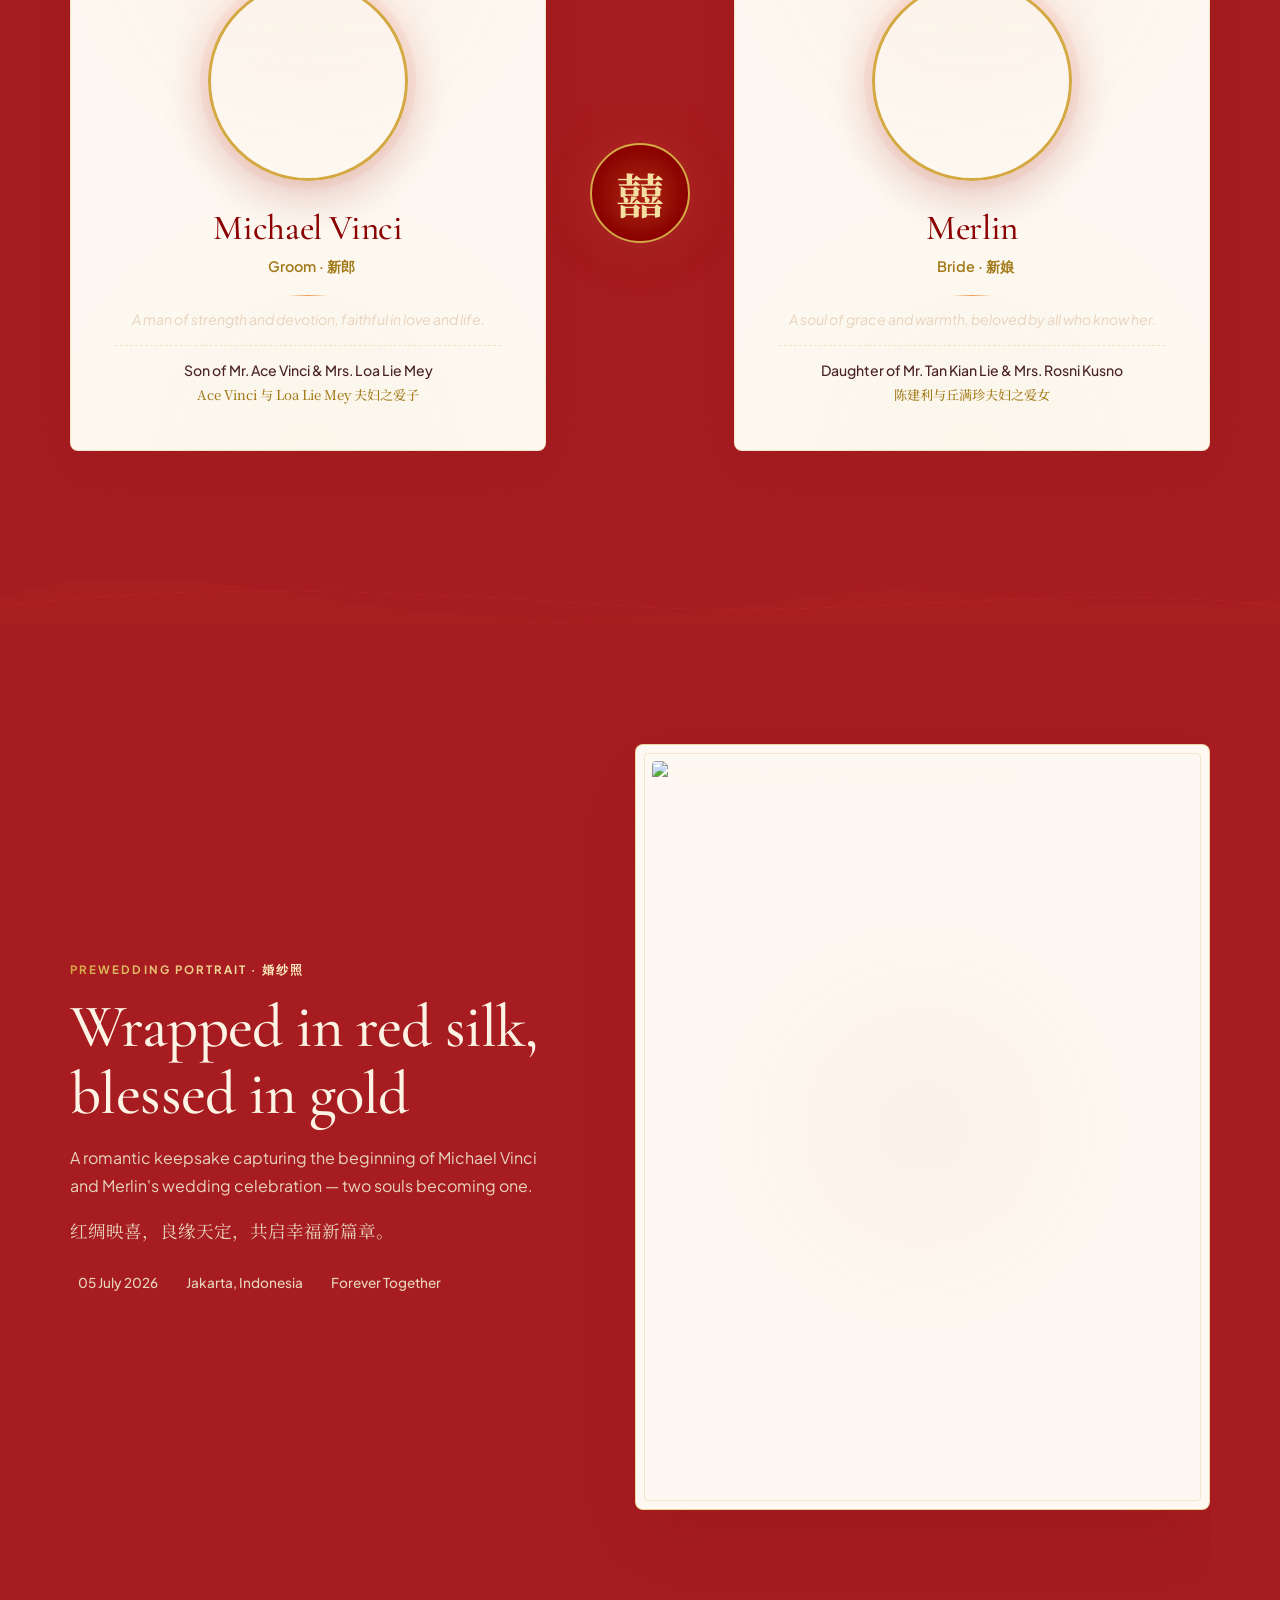
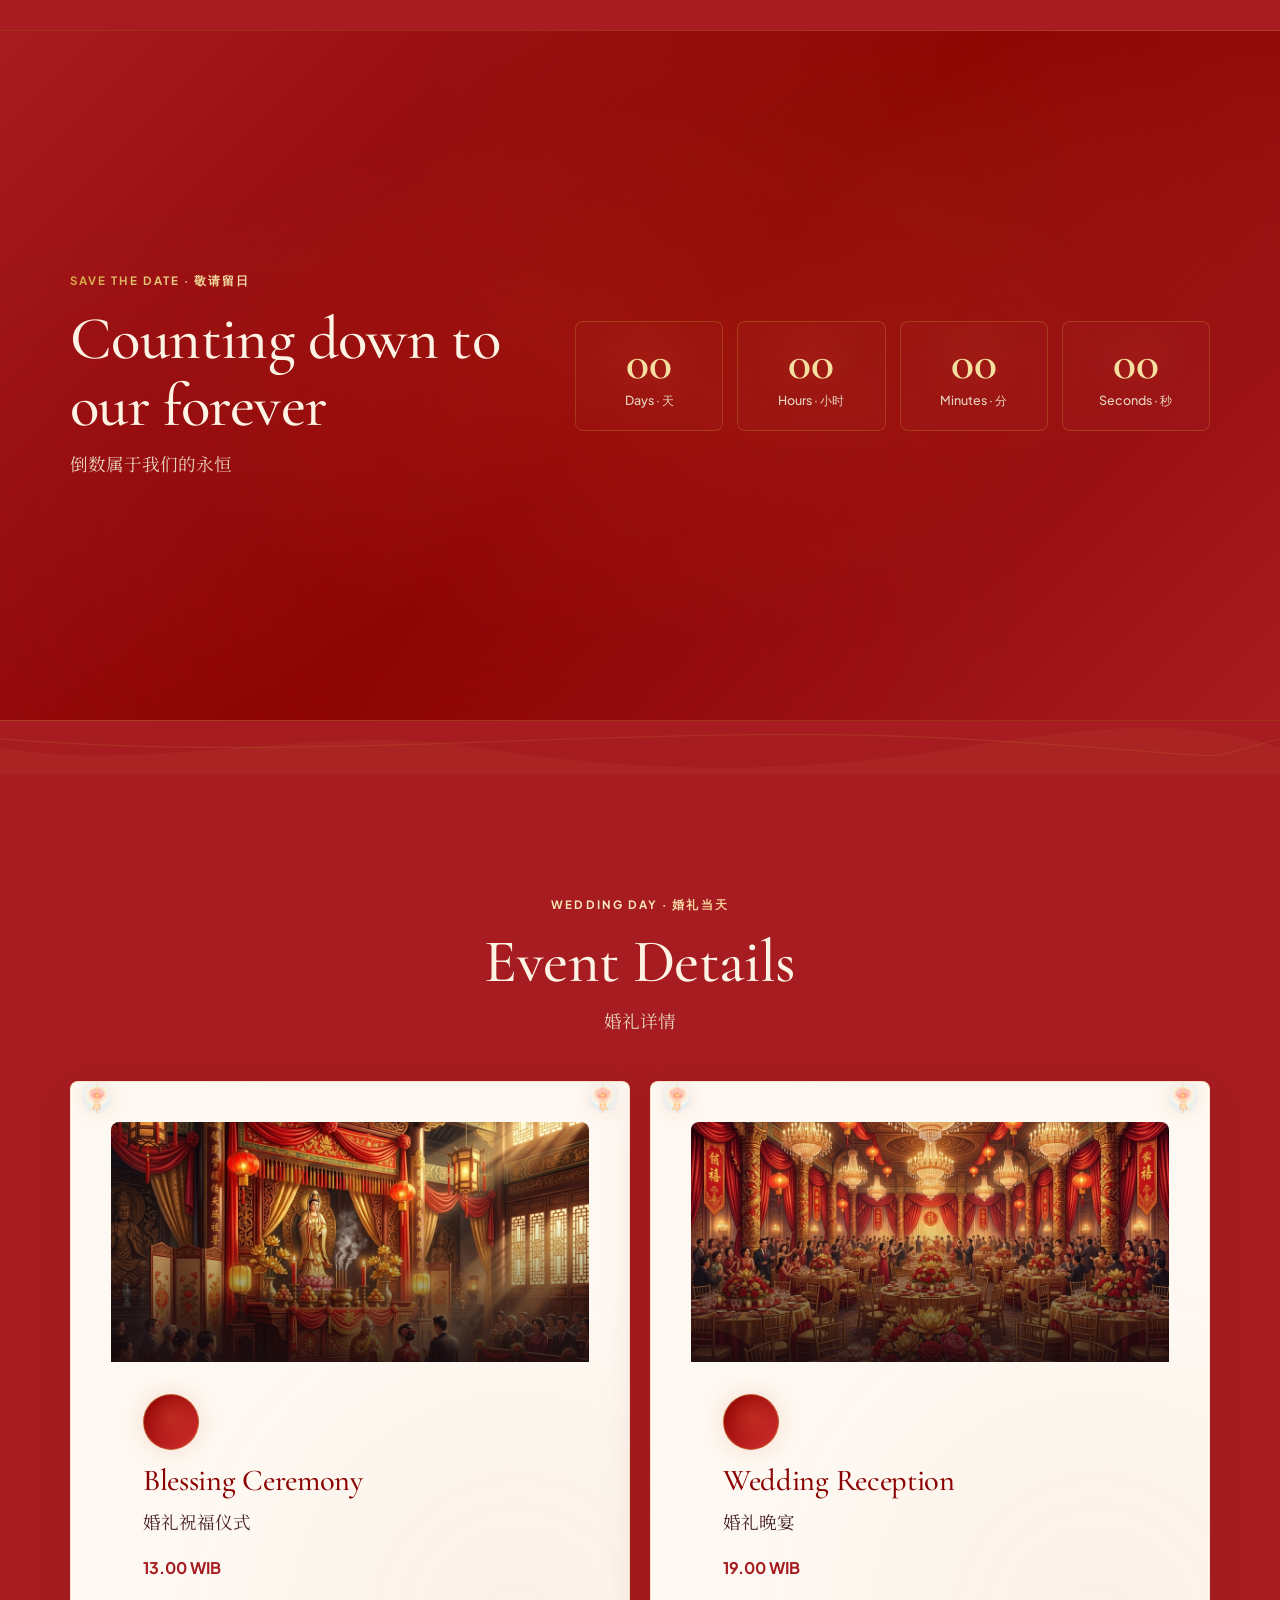
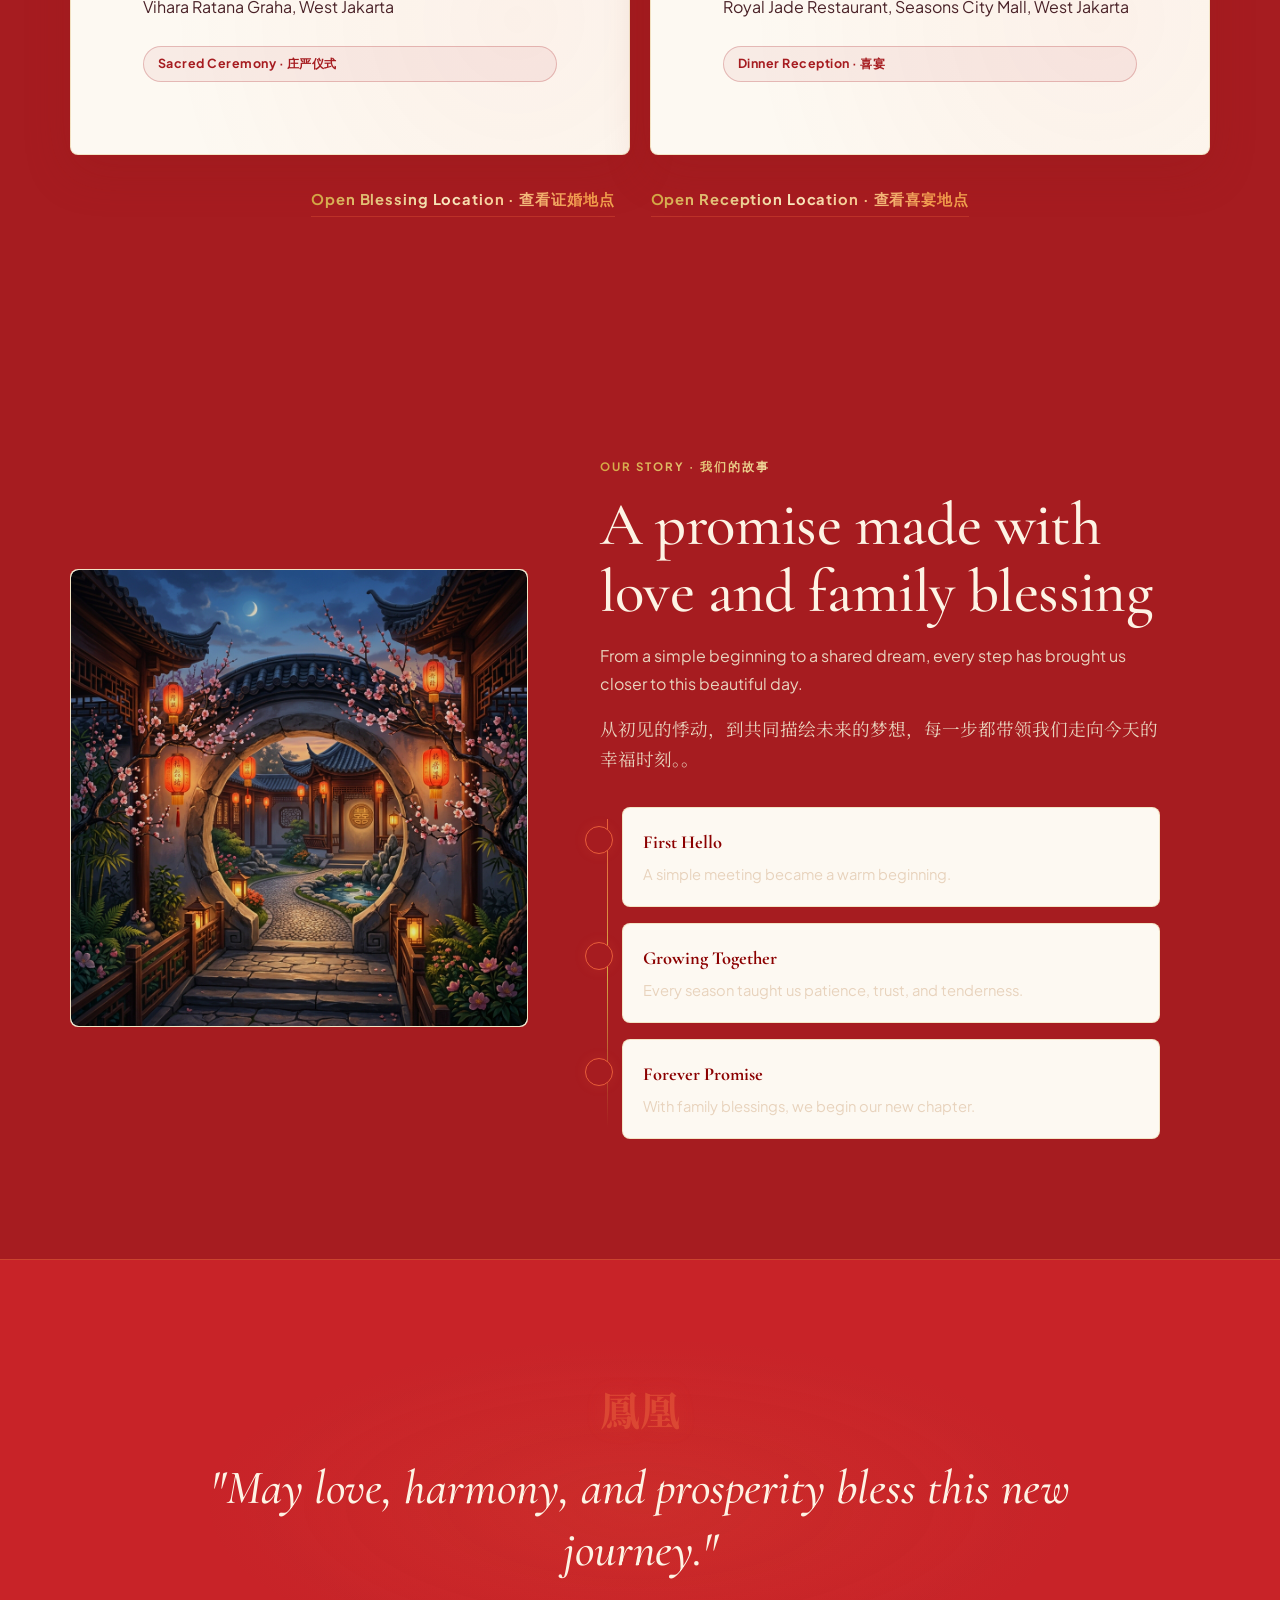
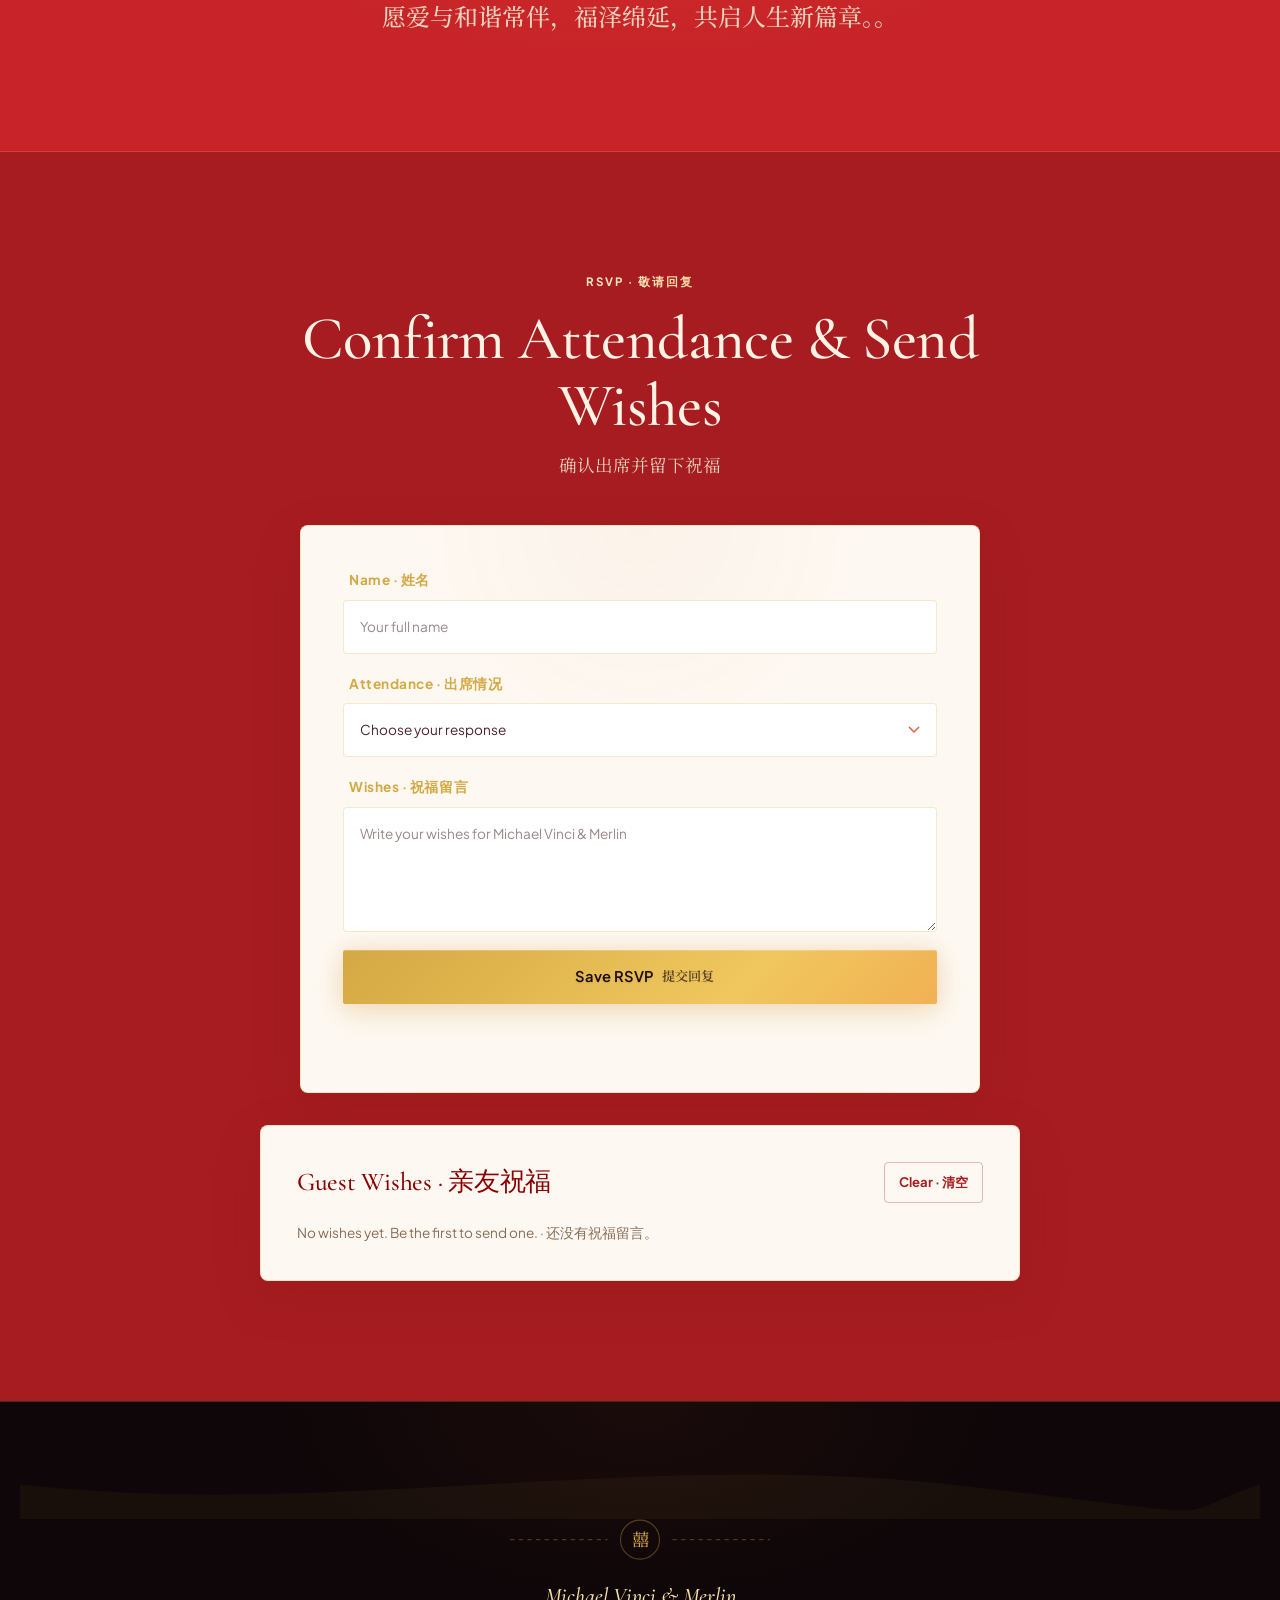
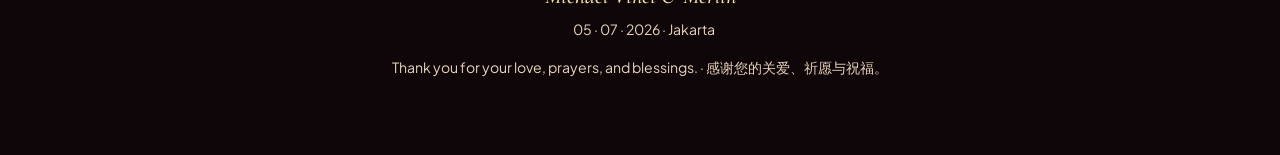
==== commit 1dc162c6: "feat: replace prewed slideshow with Prewed folder photos; fix frame sizing; update groom/bride portr" ====
--- a/index.html
+++ b/index.html
@@ -159,7 +159,7 @@
           <img class="card-lantern card-lantern--left" src="assets/lantern.png" alt="" aria-hidden="true">
           <img class="card-lantern card-lantern--right" src="assets/lantern.png" alt="" aria-hidden="true">
           <div class="portrait portrait--groom">
-            <img src="assets/groom-portrait.jpg" alt="Groom Michael Vinci portrait in traditional Chinese wedding robe"
+            <img src="assets/mik.jpg" alt="Groom Michael Vinci portrait in traditional Chinese wedding robe"
               loading="lazy">
           </div>
           <h3>Michael Vinci</h3>
@@ -183,8 +183,7 @@
           <img class="card-lantern card-lantern--left" src="assets/lantern.png" alt="" aria-hidden="true">
           <img class="card-lantern card-lantern--right" src="assets/lantern.png" alt="" aria-hidden="true">
           <div class="portrait portrait--bride">
-            <img src="assets/bride-portrait.jpg" alt="Bride Merlin portrait in traditional Chinese wedding gown"
-              loading="lazy">
+            <img src="assets/mer.jpg" alt="Bride Merlin portrait in traditional Chinese wedding gown" loading="lazy">
           </div>
           <h3>Merlin</h3>
           <p class="profile-card__role"><i class="ph-fill ph-flower-lotus"></i> Bride · 新娘</p>
@@ -235,8 +234,22 @@
           </div>
         </div>
         <figure class="prewed-frame" id="prewed-slideshow">
-          <img src="assets/Real/20230718_144029.jpg" alt="Romantic prewedding portrait of Michael Vinci and Merlin"
+          <img src="assets/Prewed/Vinci &amp; Merlin-34.jpg" alt="Prewedding portrait of Michael Vinci and Merlin"
             class="active" loading="lazy">
+          <img src="assets/Prewed/Vinci &amp; Merlin-43.jpg" alt="Prewedding portrait of Michael Vinci and Merlin"
+            loading="lazy">
+          <img src="assets/Prewed/Vinci &amp; Merlin-47.jpg" alt="Prewedding portrait of Michael Vinci and Merlin"
+            loading="lazy">
+          <img src="assets/Prewed/Vinci &amp; Merlin-49.jpg" alt="Prewedding portrait of Michael Vinci and Merlin"
+            loading="lazy">
+          <img src="assets/Prewed/Vinci &amp; Merlin-70.jpg" alt="Prewedding portrait of Michael Vinci and Merlin"
+            loading="lazy">
+          <img src="assets/Prewed/Vinci &amp; Merlin-74.jpg" alt="Prewedding portrait of Michael Vinci and Merlin"
+            loading="lazy">
+          <img src="assets/Prewed/Vinci &amp; Merlin-79.jpg" alt="Prewedding portrait of Michael Vinci and Merlin"
+            loading="lazy">
+          <img src="assets/Prewed/Vinci &amp; Merlin-91.jpg" alt="Prewedding portrait of Michael Vinci and Merlin"
+            loading="lazy">
         </figure>
       </div>
     </section>
--- a/styles.css
+++ b/styles.css
@@ -1223,8 +1223,7 @@
   box-shadow: var(--shadow-lg);
   overflow: hidden;
   transition: all 400ms var(--ease-luxury);
-  /* No fixed aspect-ratio — let each photo determine the frame height */
-  min-height: 320px;
+  aspect-ratio: 3 / 4;   /* portrait frame — matches most prewed shots */
 }
 
 .prewed-frame::before {
@@ -1250,8 +1249,9 @@
 .prewed-frame img {
   grid-area: 1 / 1;          /* all images occupy the same cell */
   width: 100%;
-  height: auto;
-  object-fit: contain;       /* full picture — no cropping */
+  height: 100%;
+  object-fit: cover;         /* fill the frame — no letterboxing */
+  object-position: center top; /* favour faces at the top */
   border-radius: 4px;
   opacity: 0;
   transition: opacity 1200ms ease-in-out;
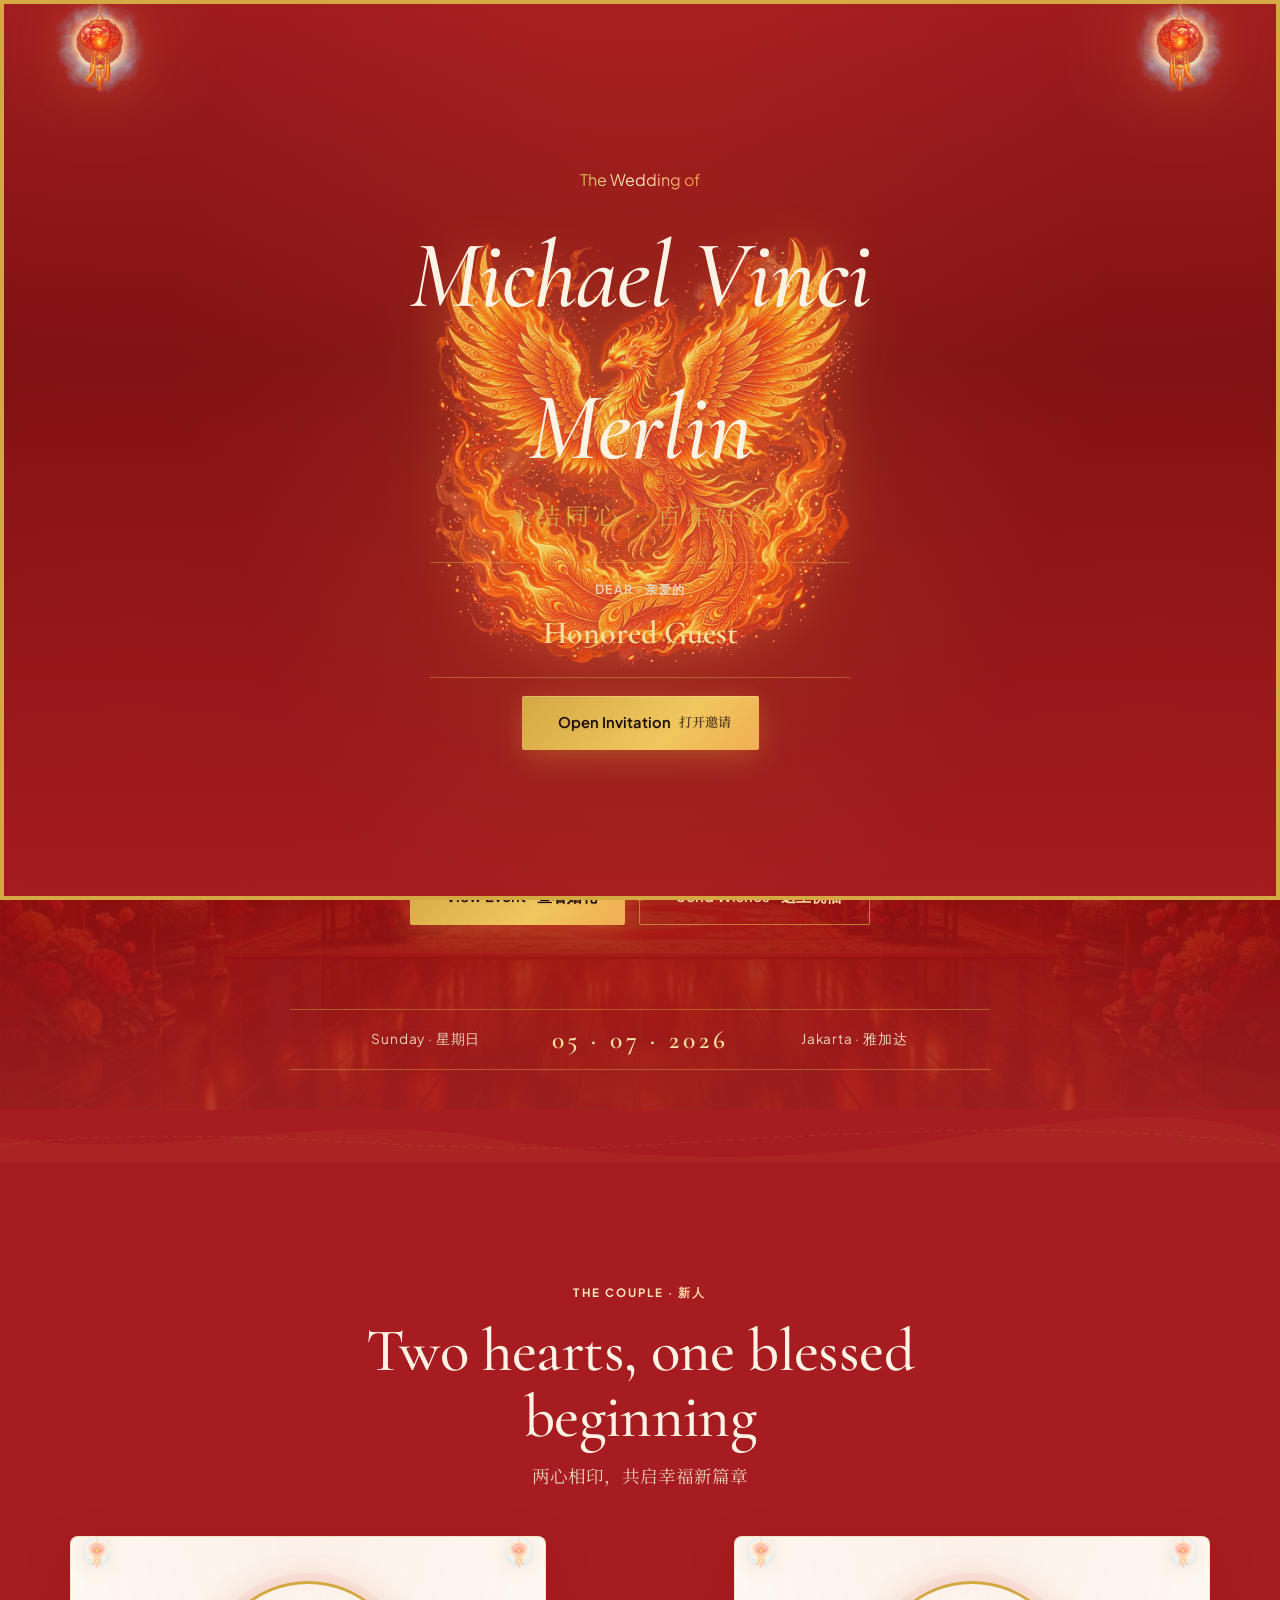
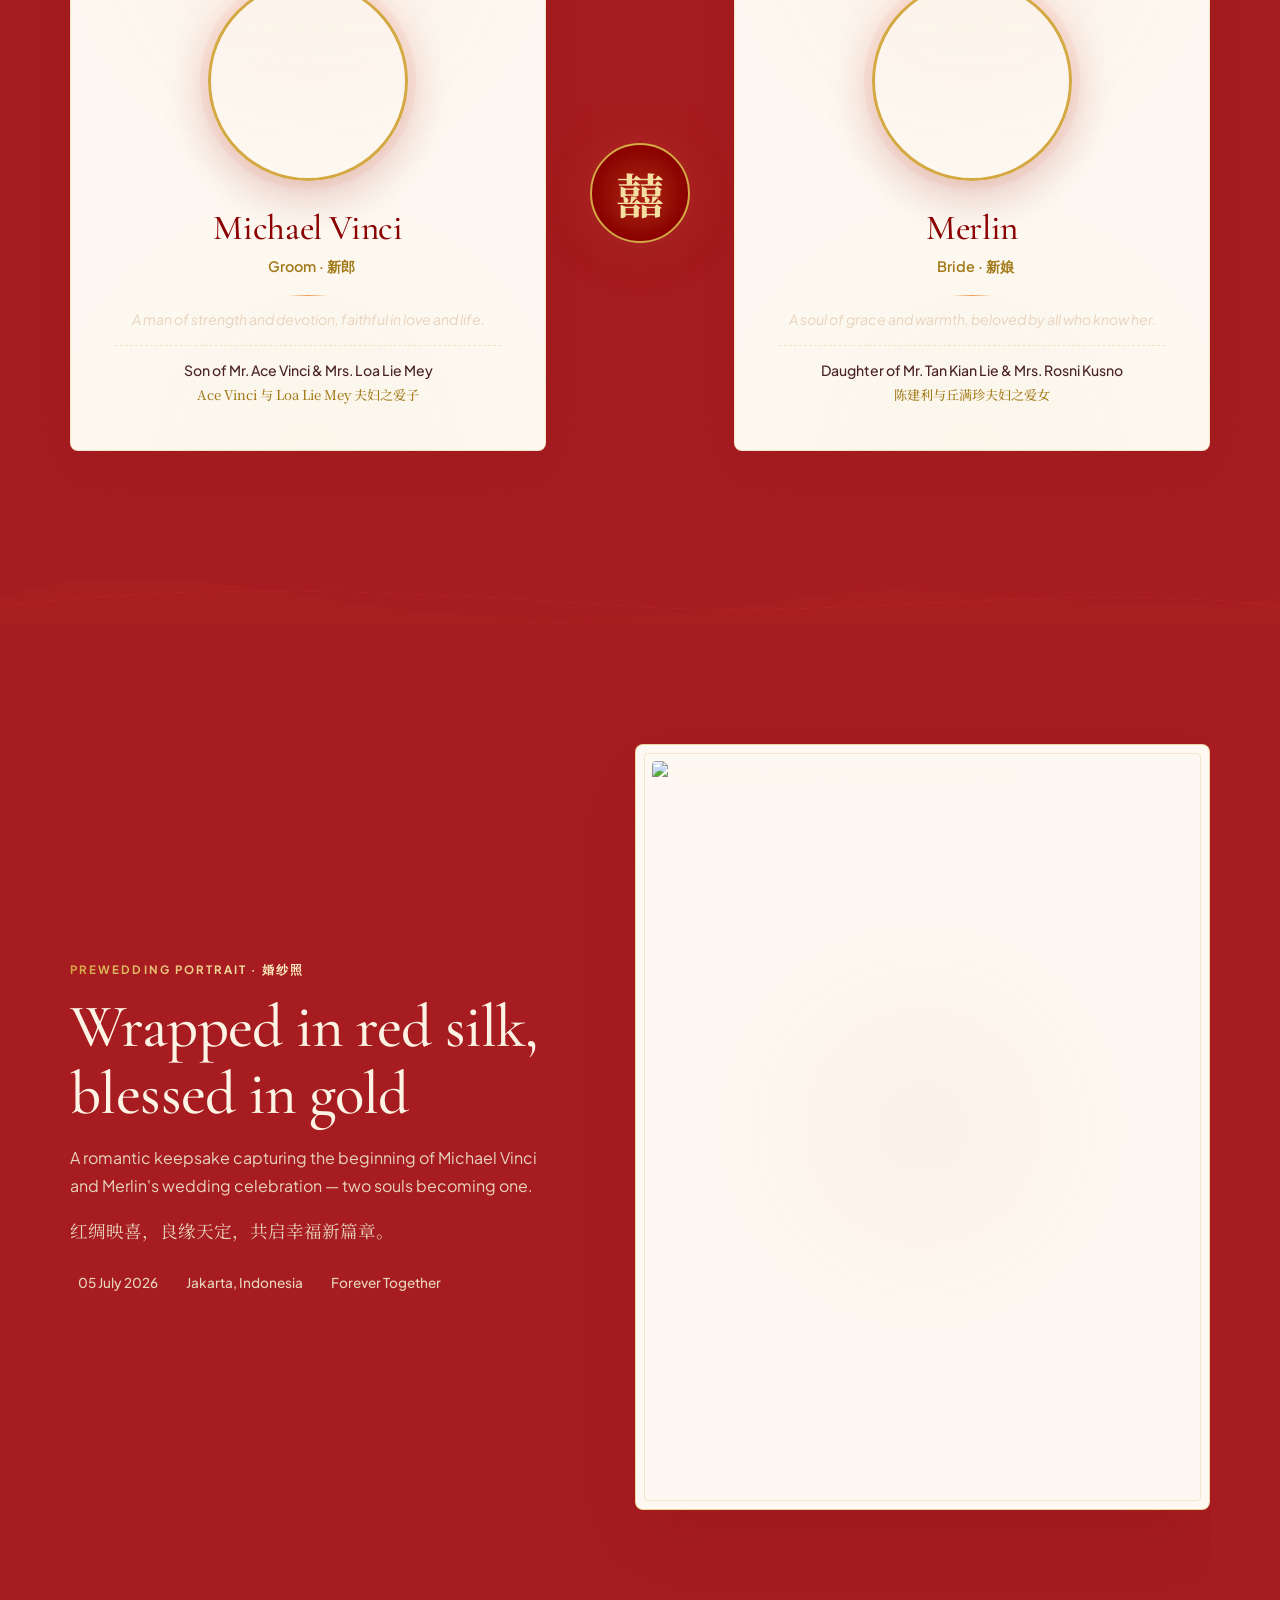
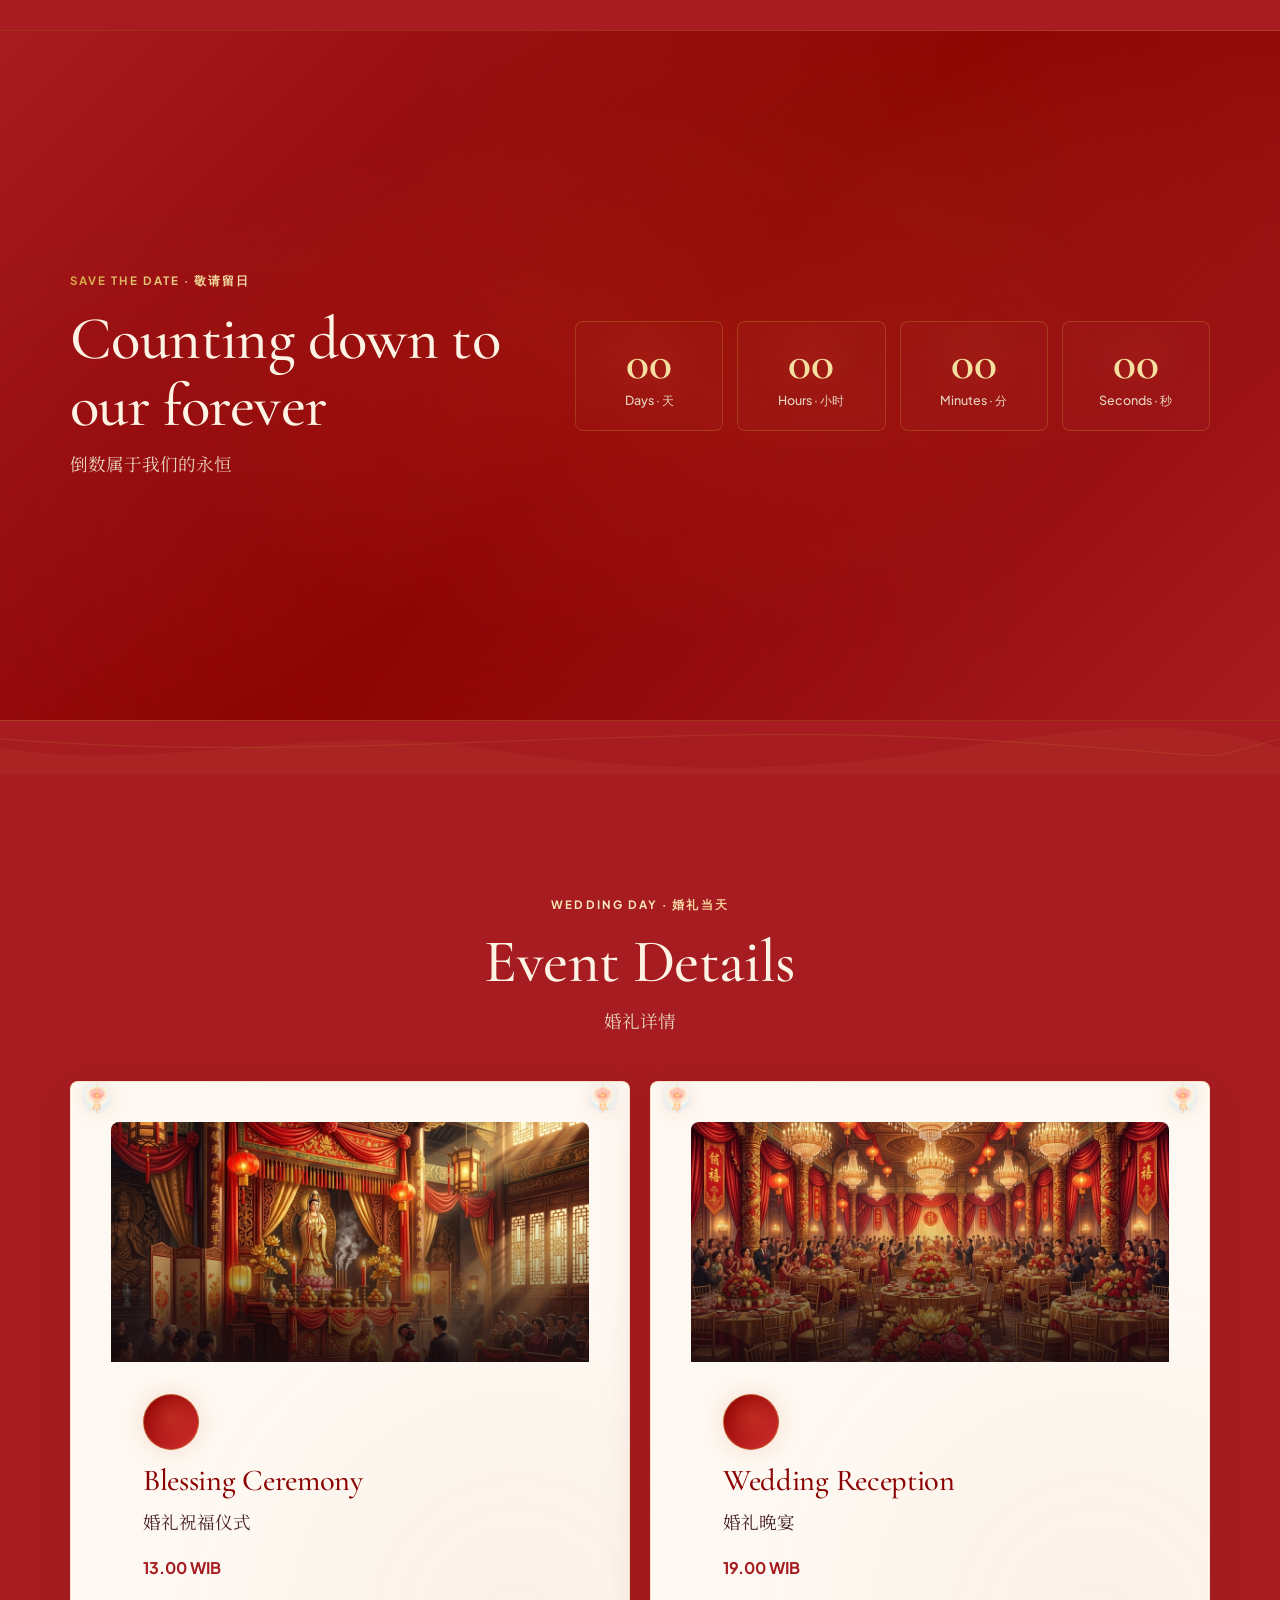
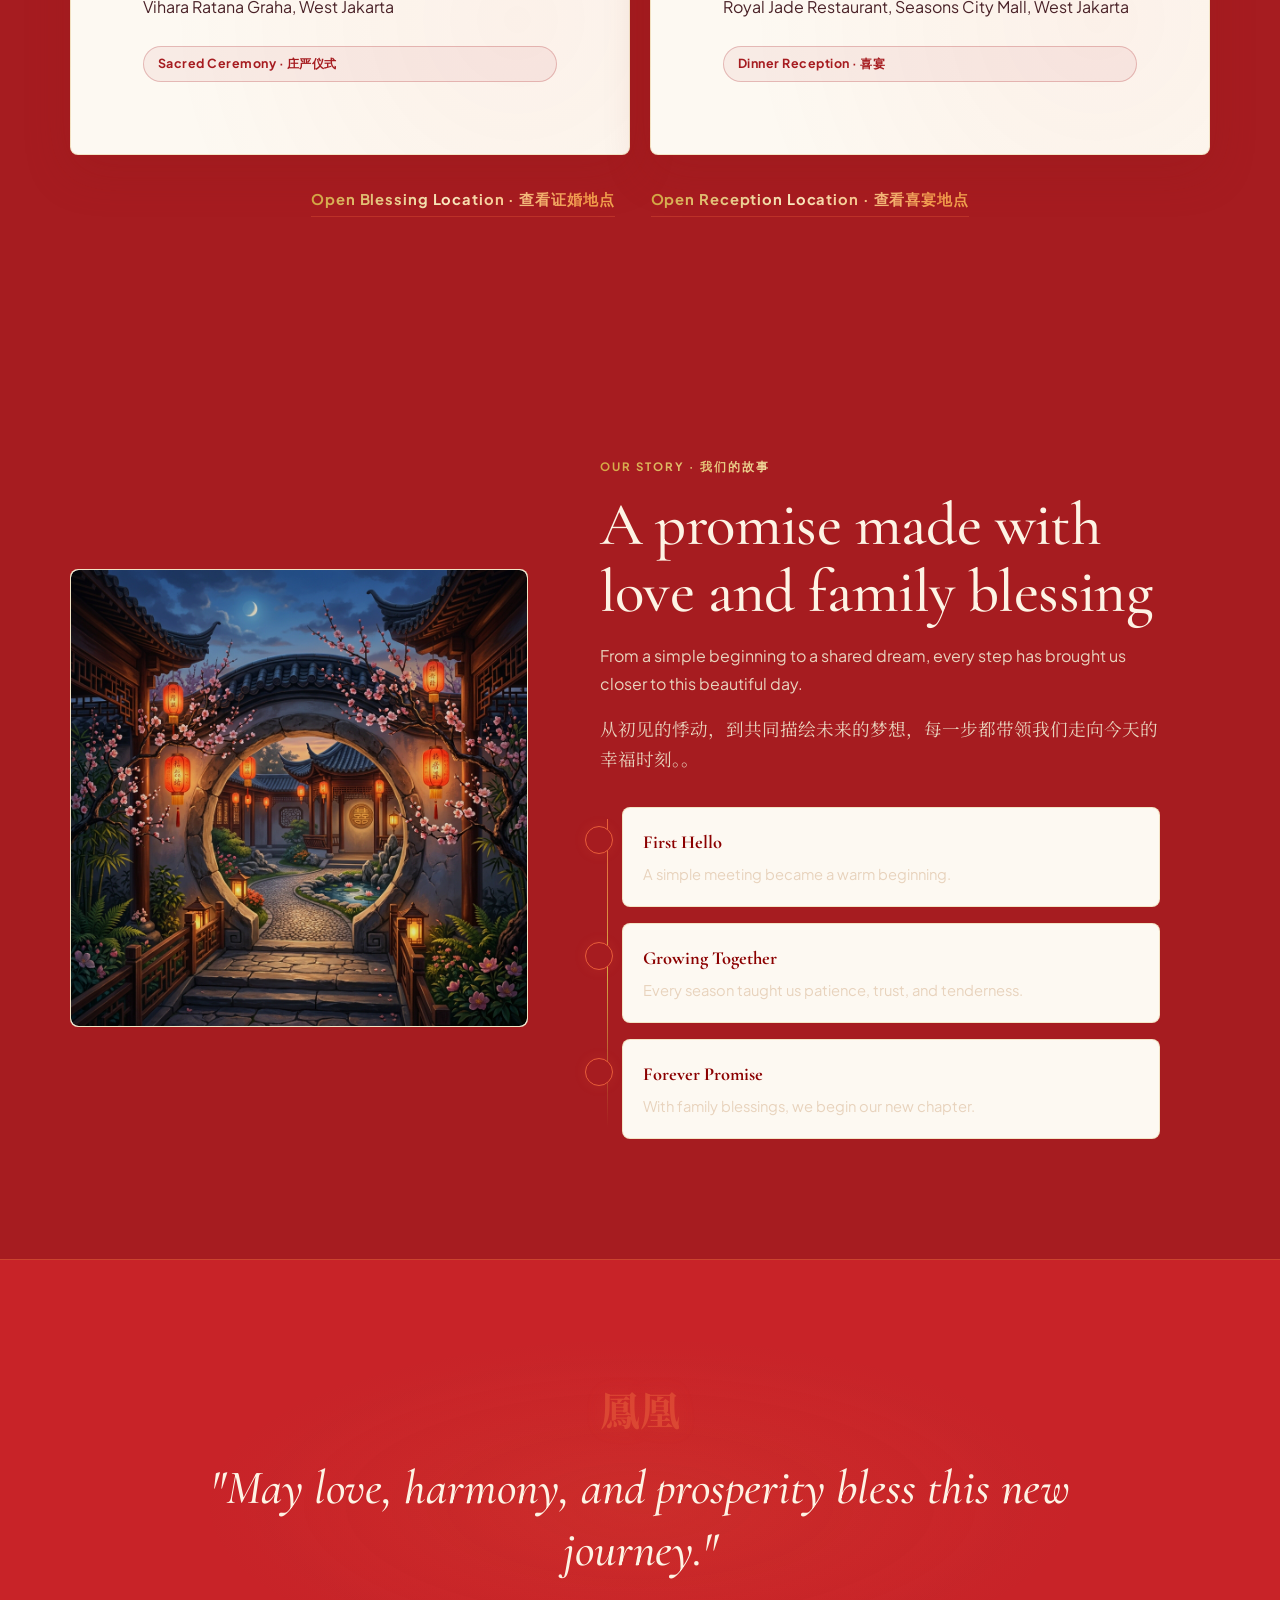
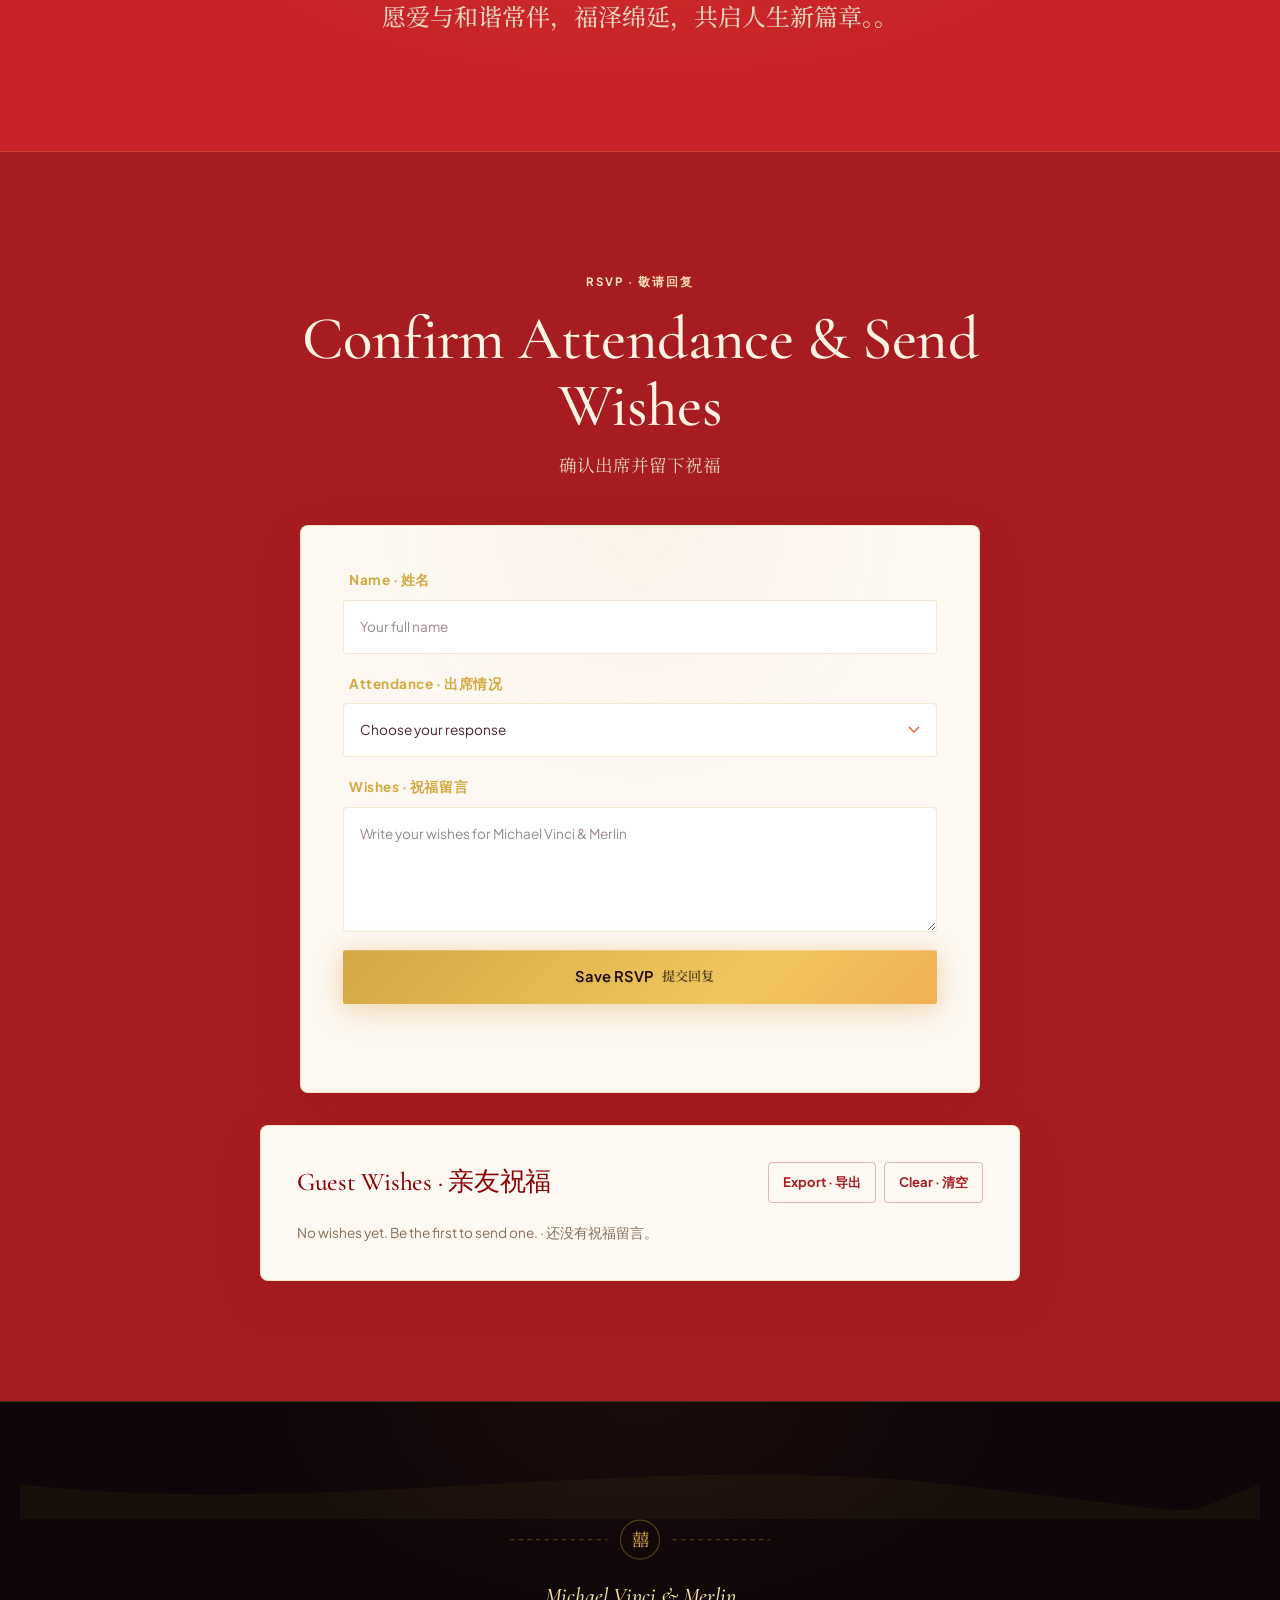
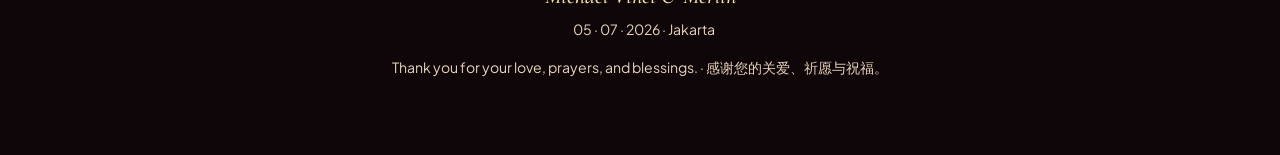
==== commit 55b2bd29: "feat: persistent wishes via Google Sheets + CSV export button" ====
--- a/index.html
+++ b/index.html
@@ -432,7 +432,10 @@
       <div class="wishes-panel" aria-live="polite">
         <div class="wishes-panel__header">
           <h3><i class="ph-fill ph-heart"></i> Guest Wishes · 亲友祝福</h3>
-          <button class="clear-wishes" type="button"><i class="ph ph-trash"></i> Clear · 清空</button>
+          <div class="wishes-panel__actions">
+            <button class="export-wishes" type="button"><i class="ph ph-download-simple"></i> Export · 导出</button>
+            <button class="clear-wishes" type="button"><i class="ph ph-trash"></i> Clear · 清空</button>
+          </div>
         </div>
         <div class="wishes-list" id="wishes-list">
           <p class="empty-wishes">No wishes yet. Be the first to send one. · 暂无祝福留言，期待您的美好祝福。</p>
--- a/styles.css
+++ b/styles.css
@@ -1714,6 +1714,13 @@
   font-weight: 500;
 }
 
+.wishes-panel__actions {
+  display: flex;
+  gap: 8px;
+  flex-wrap: wrap;
+}
+
+.export-wishes,
 .clear-wishes {
   min-height: 38px;
   padding: 8px 14px;
@@ -1727,6 +1734,7 @@
   transition: all 200ms ease;
 }
 
+.export-wishes:hover,
 .clear-wishes:hover {
   background: rgba(166, 28, 32, 0.06);
   border-color: var(--vermillion);
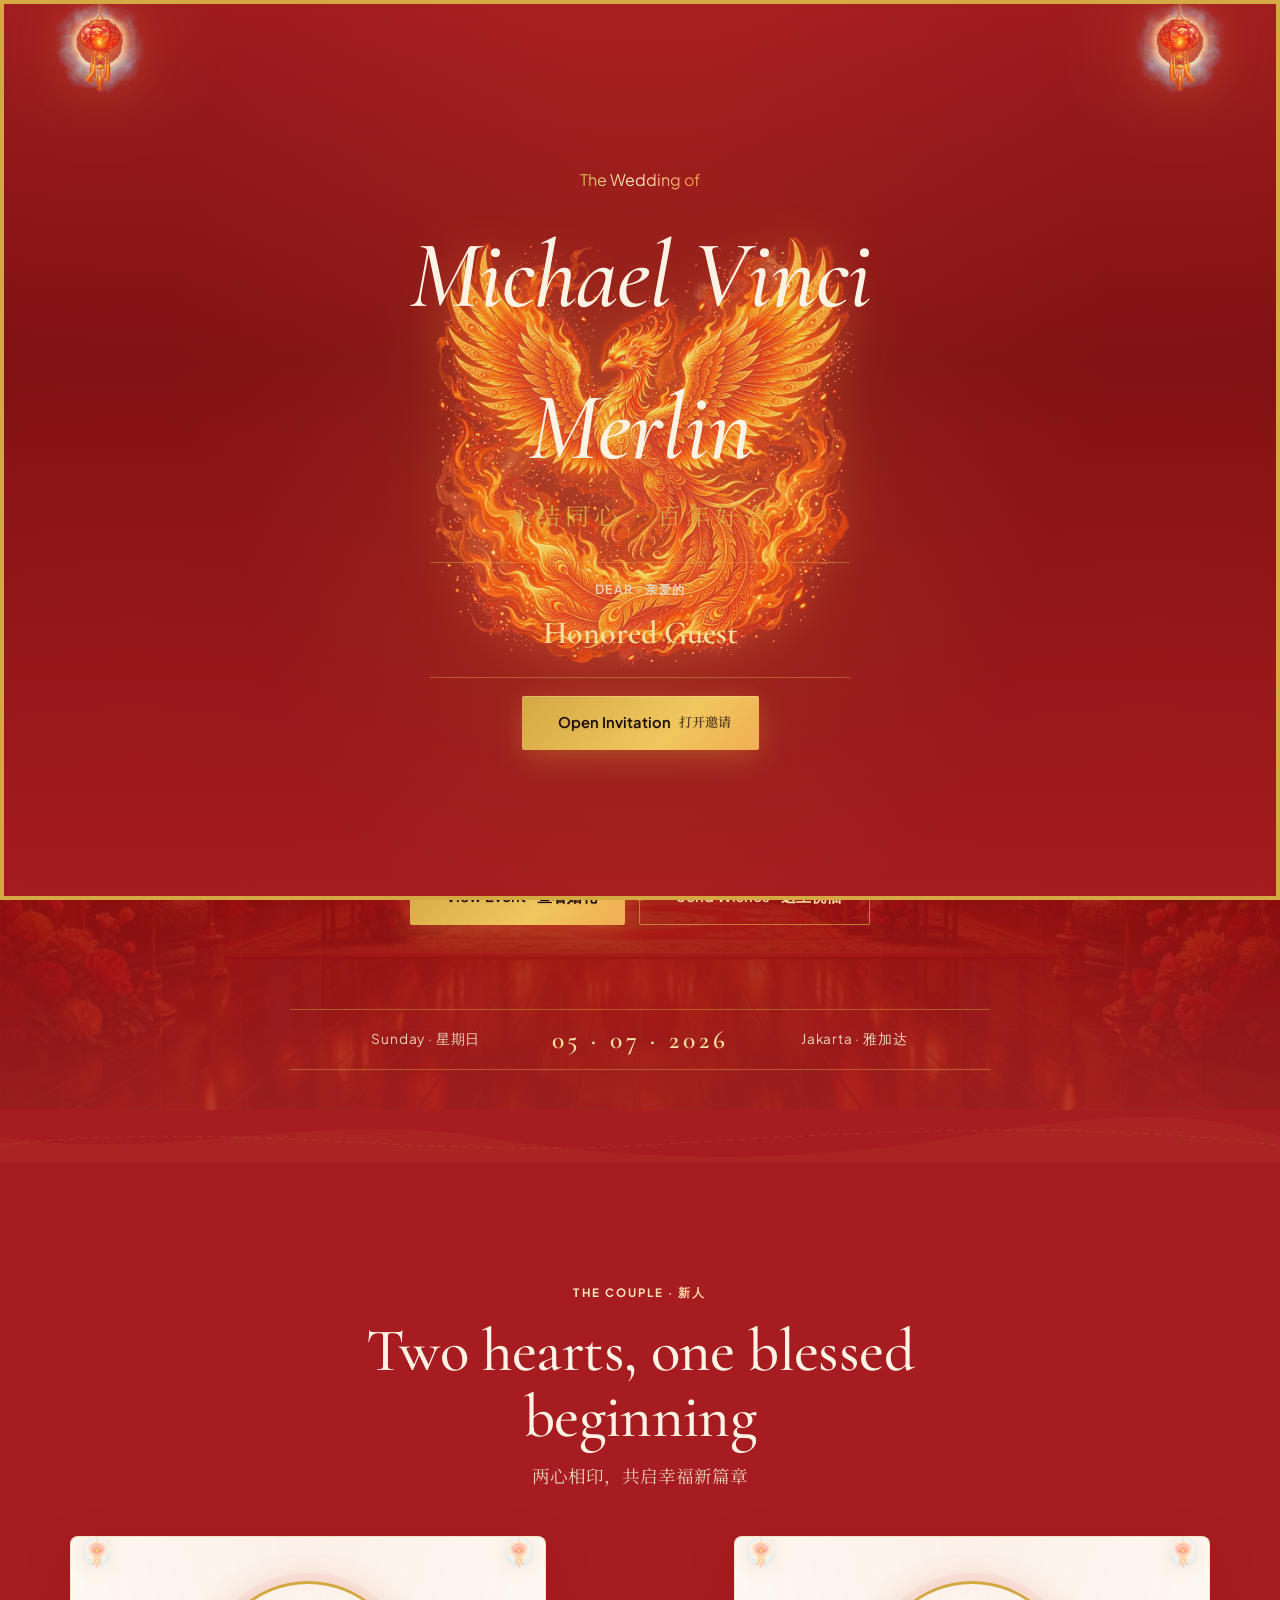
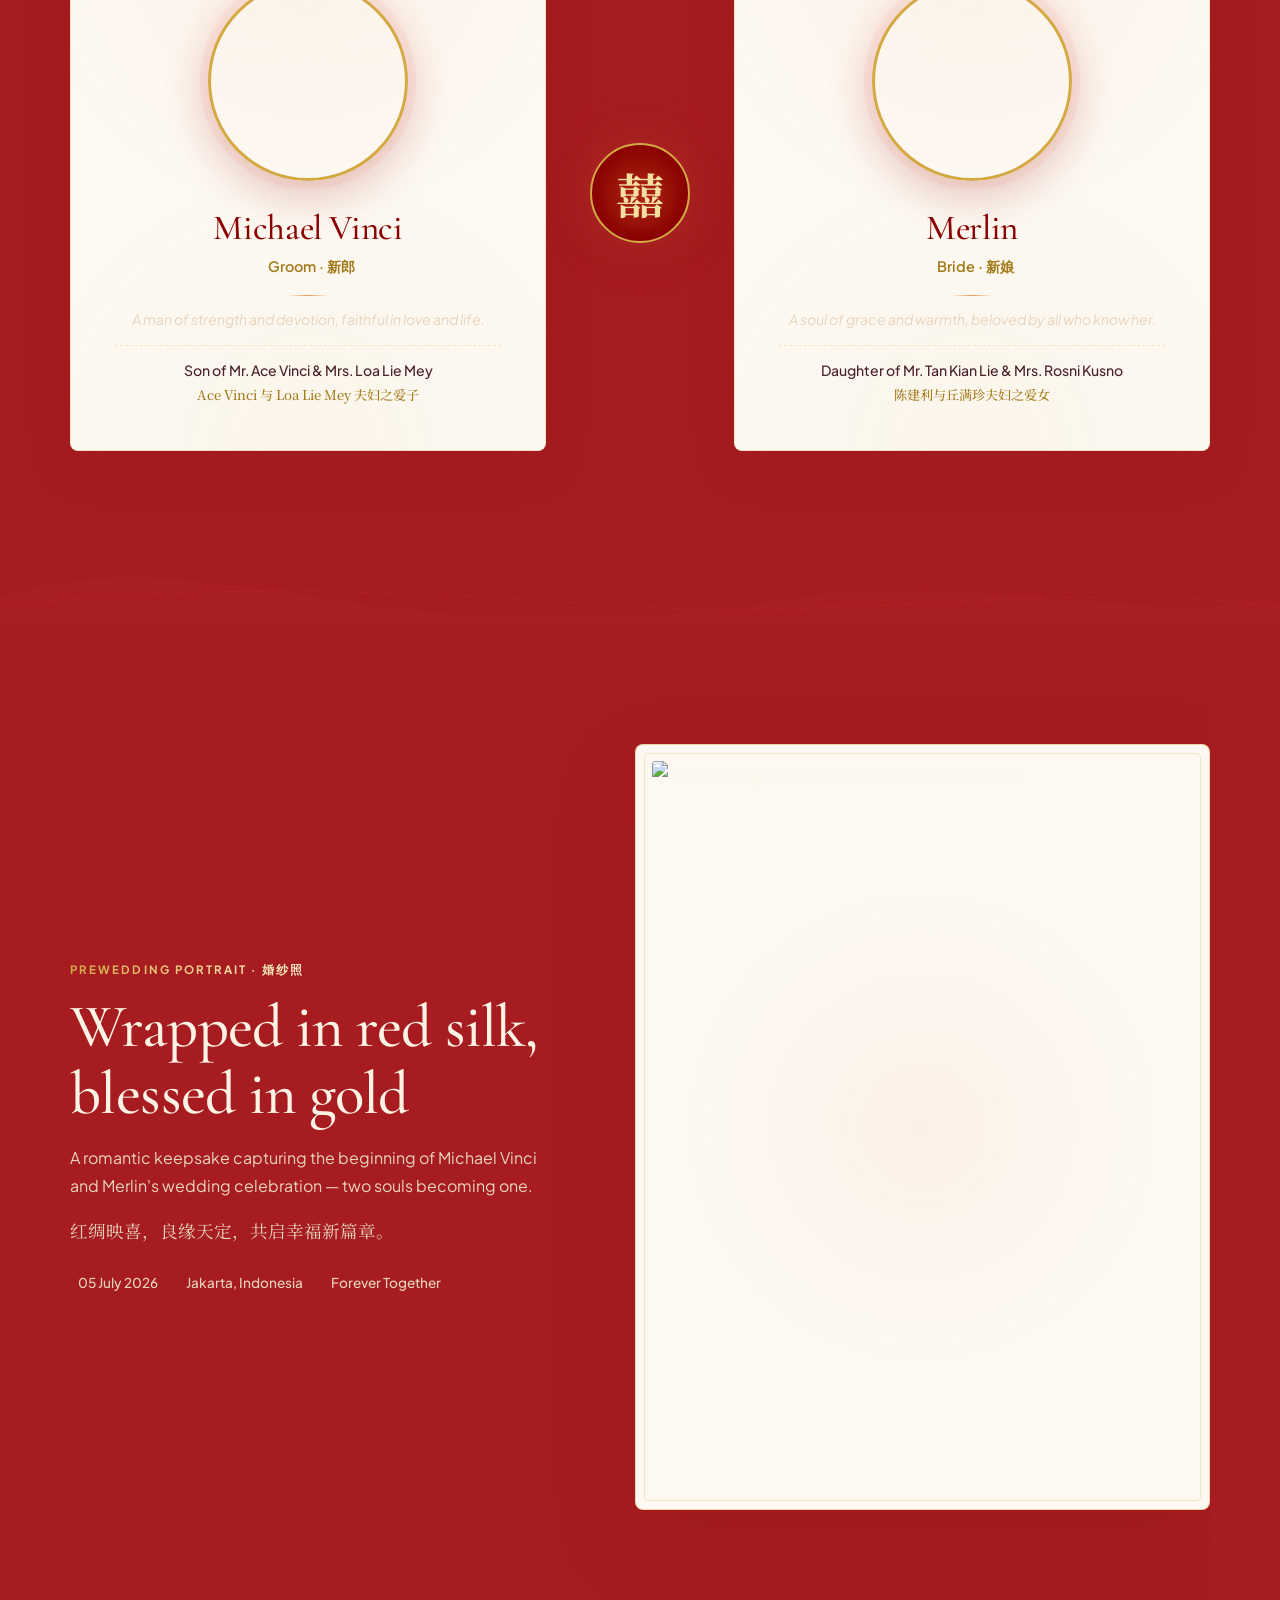
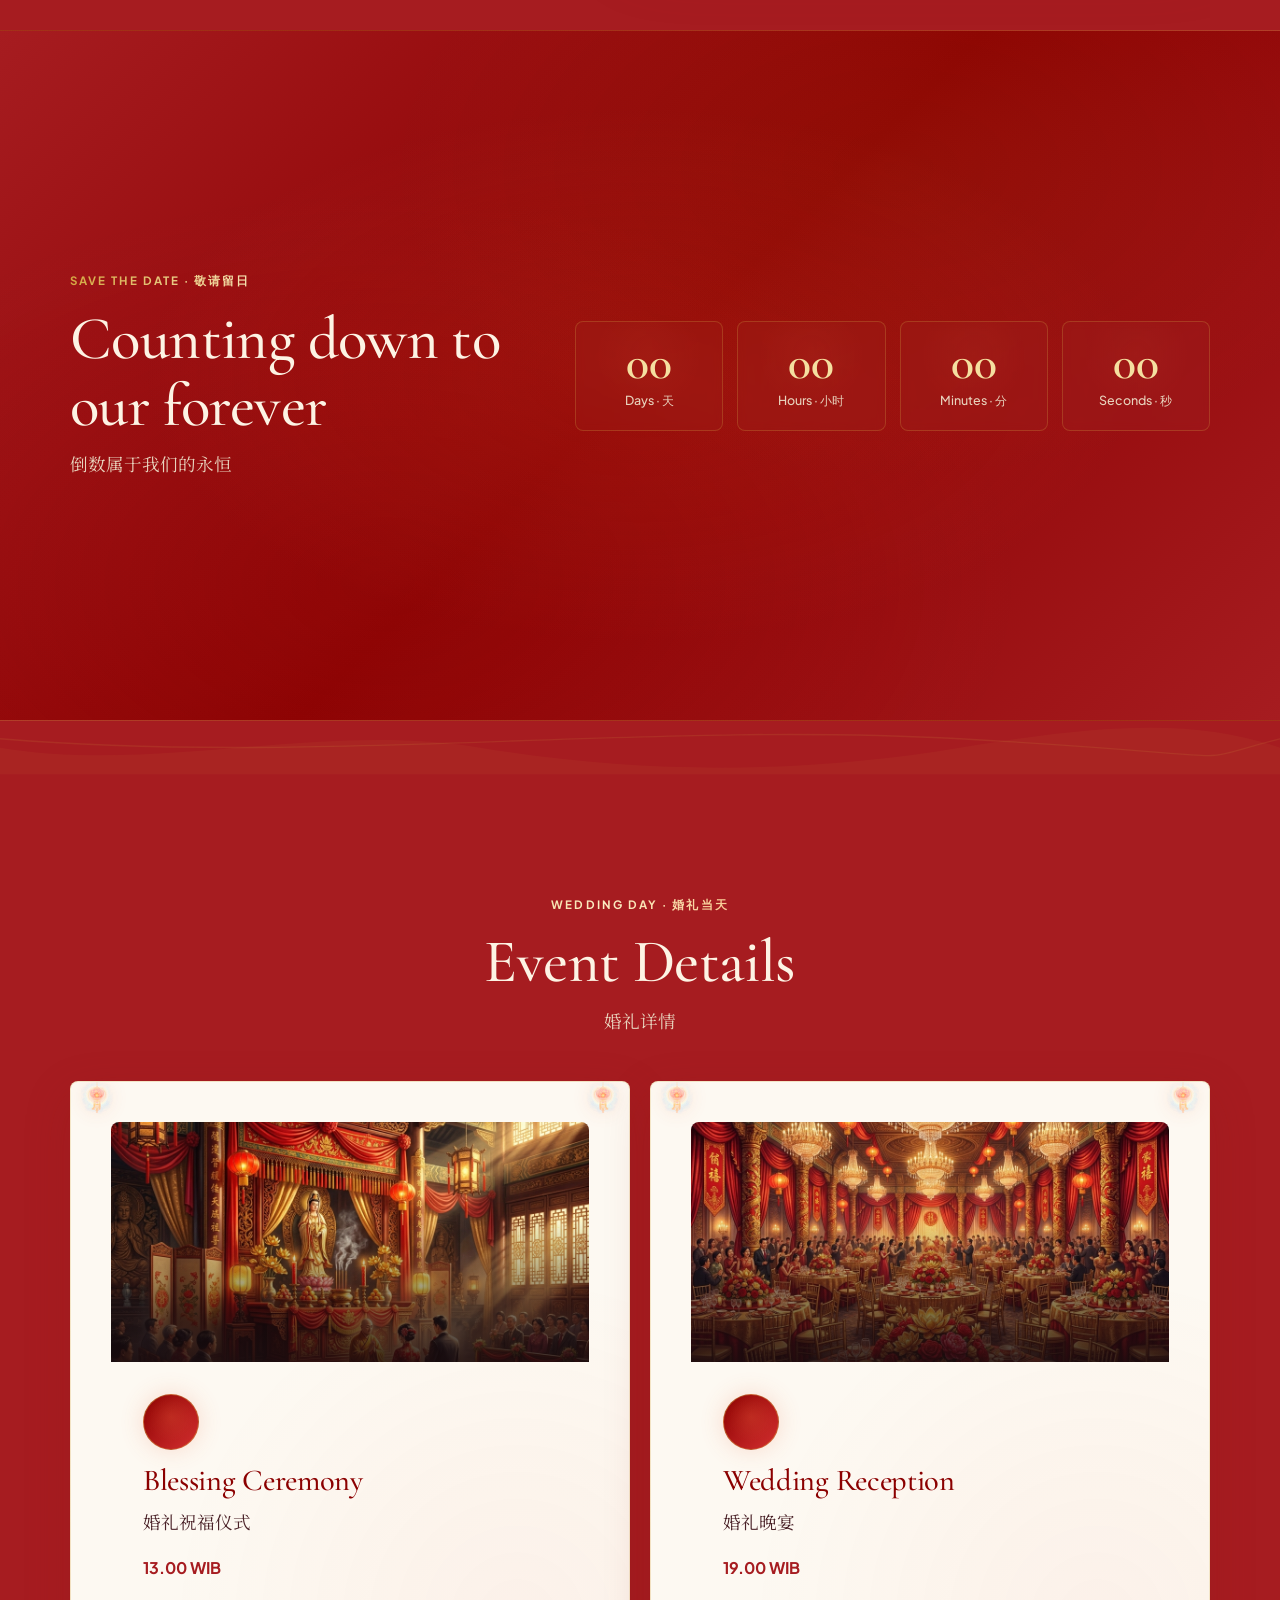
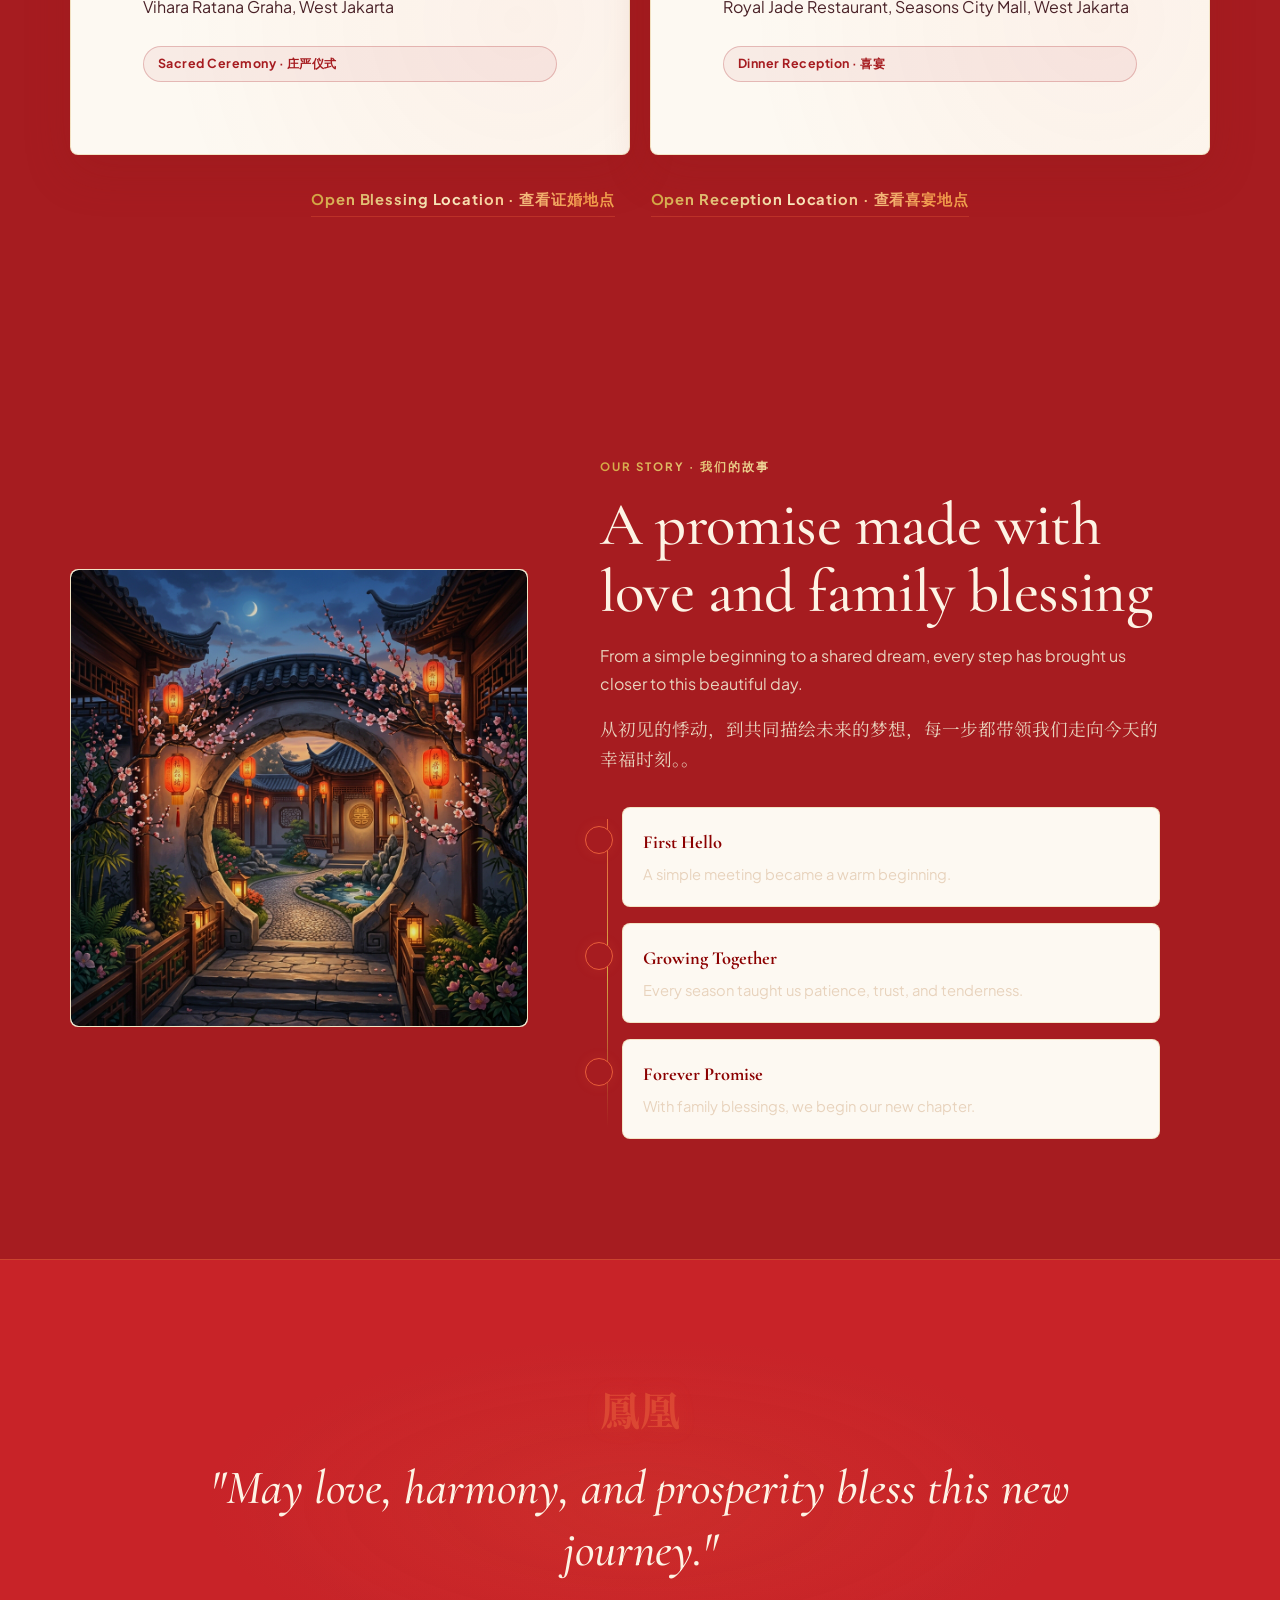
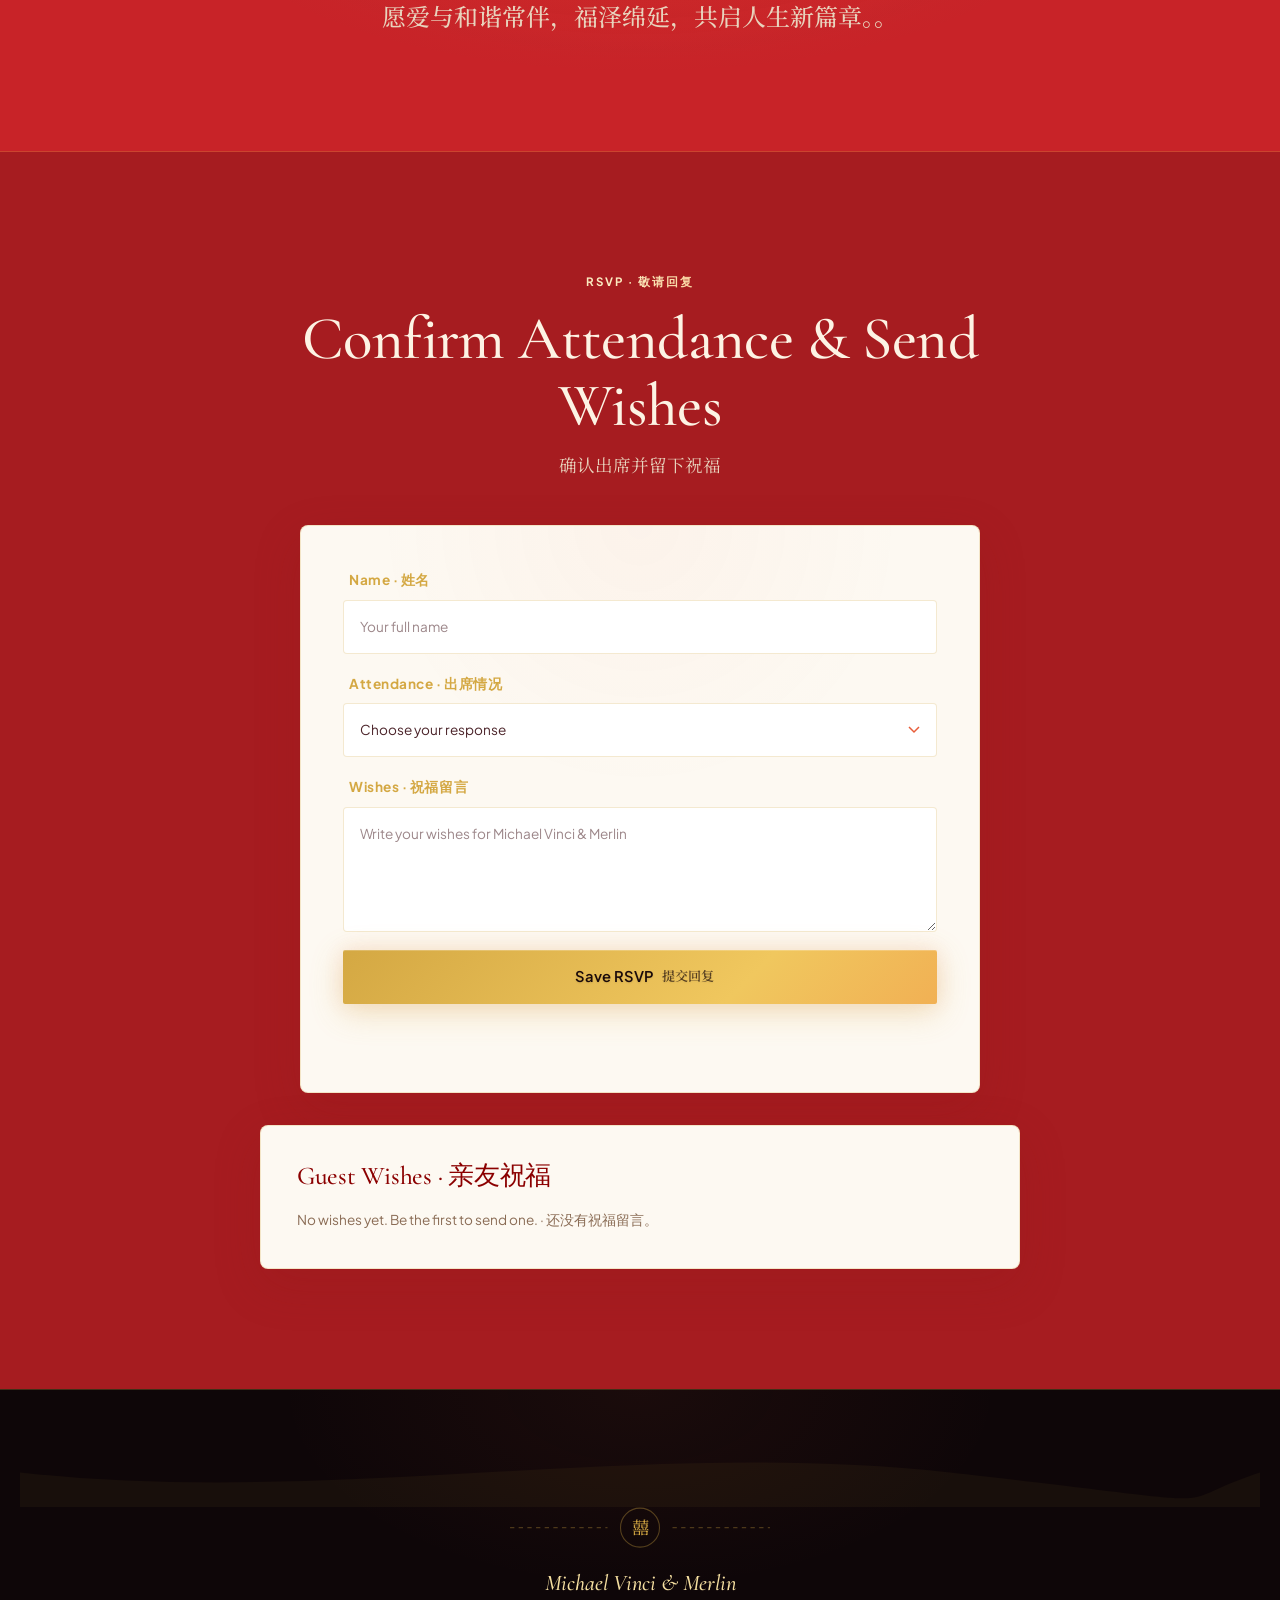
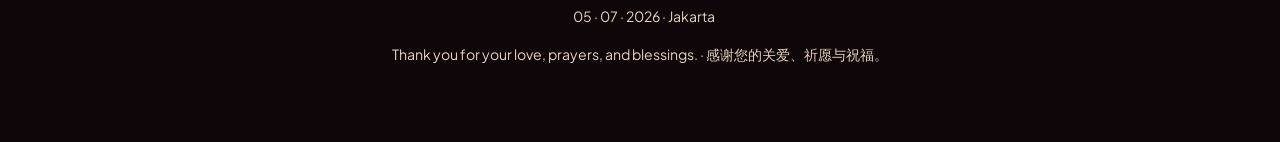
==== commit 6f971a18: "feat: remove Export and Clear buttons from Guest Wishes panel" ====
--- a/index.html
+++ b/index.html
@@ -432,10 +432,6 @@
       <div class="wishes-panel" aria-live="polite">
         <div class="wishes-panel__header">
           <h3><i class="ph-fill ph-heart"></i> Guest Wishes · 亲友祝福</h3>
-          <div class="wishes-panel__actions">
-            <button class="export-wishes" type="button"><i class="ph ph-download-simple"></i> Export · 导出</button>
-            <button class="clear-wishes" type="button"><i class="ph ph-trash"></i> Clear · 清空</button>
-          </div>
         </div>
         <div class="wishes-list" id="wishes-list">
           <p class="empty-wishes">No wishes yet. Be the first to send one. · 暂无祝福留言，期待您的美好祝福。</p>
--- a/styles.css
+++ b/styles.css
@@ -1714,31 +1714,6 @@
   font-weight: 500;
 }
 
-.wishes-panel__actions {
-  display: flex;
-  gap: 8px;
-  flex-wrap: wrap;
-}
-
-.export-wishes,
-.clear-wishes {
-  min-height: 38px;
-  padding: 8px 14px;
-  border: 1px solid rgba(166, 28, 32, 0.3);
-  border-radius: 4px;
-  color: var(--rosewood);
-  background: transparent;
-  cursor: pointer;
-  font-weight: 700;
-  font-size: 0.82rem;
-  transition: all 200ms ease;
-}
-
-.export-wishes:hover,
-.clear-wishes:hover {
-  background: rgba(166, 28, 32, 0.06);
-  border-color: var(--vermillion);
-}
 
 .wishes-list {
   display: grid;
